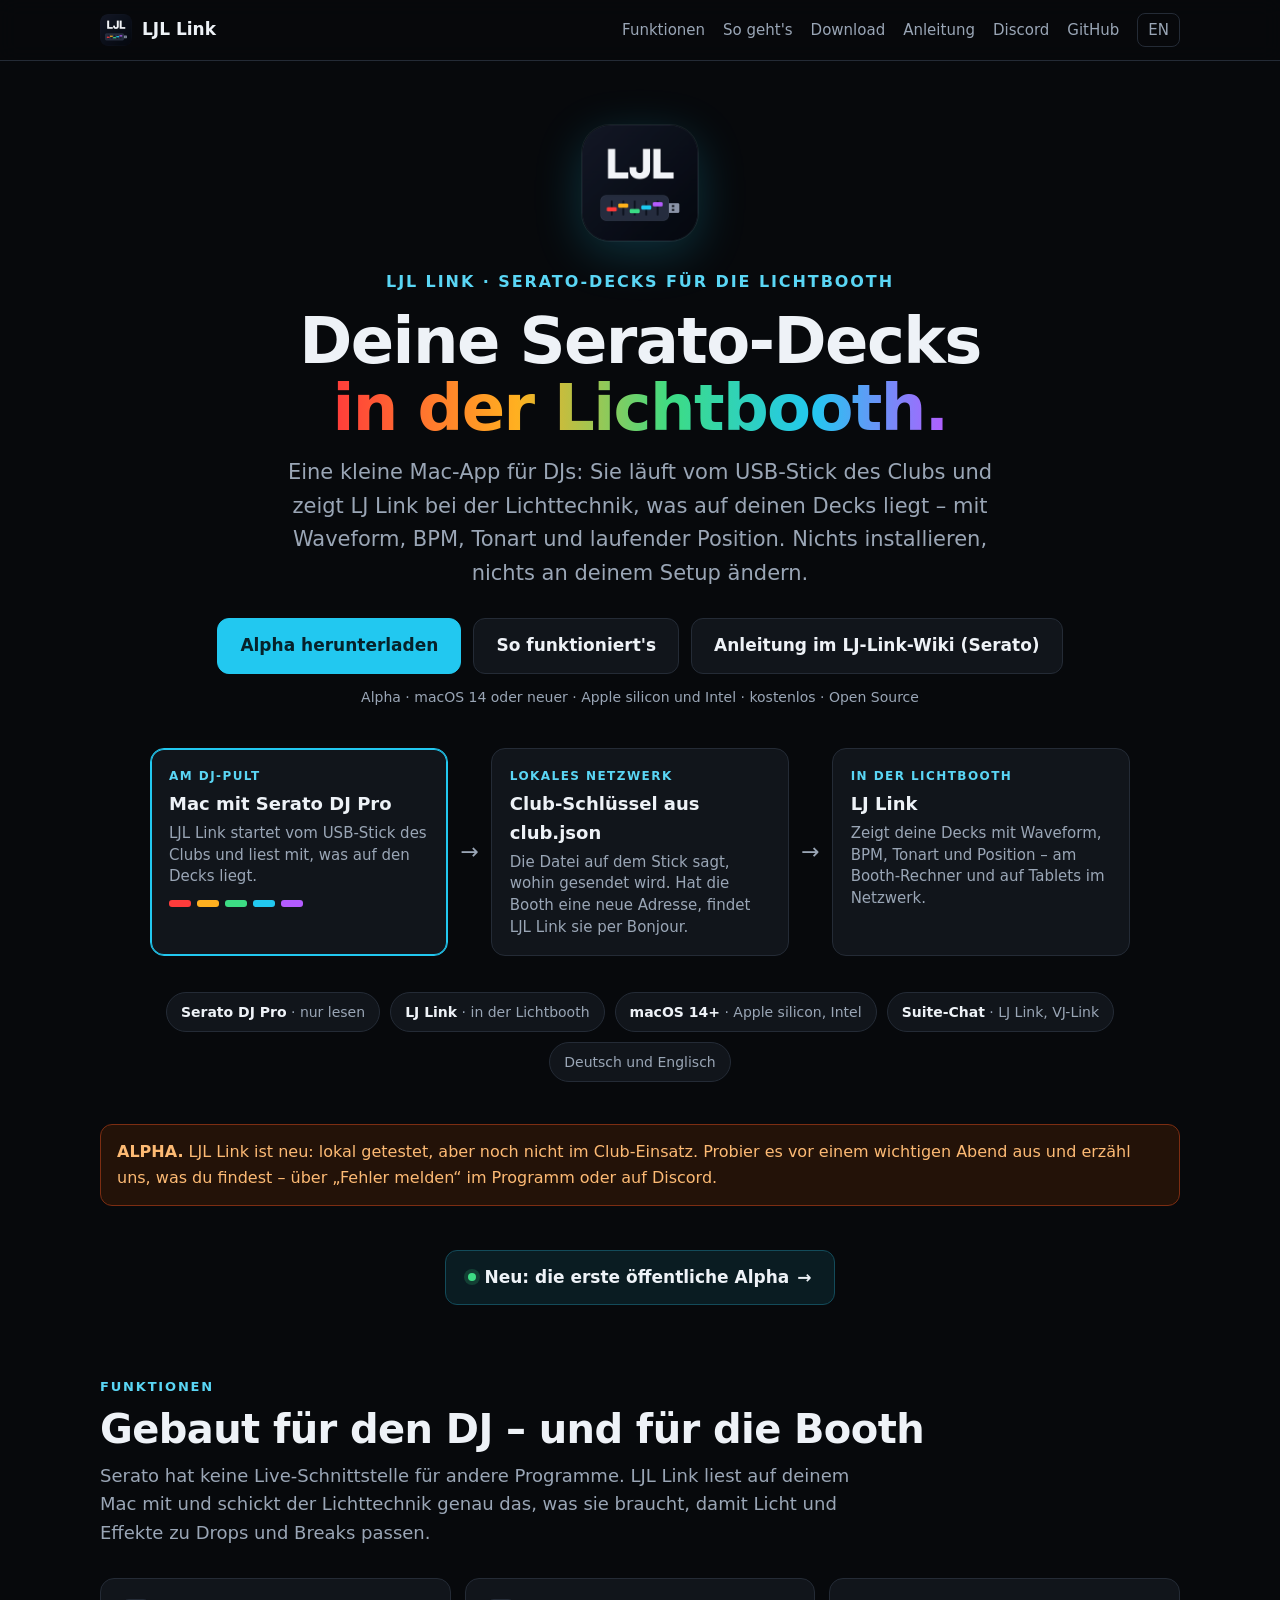
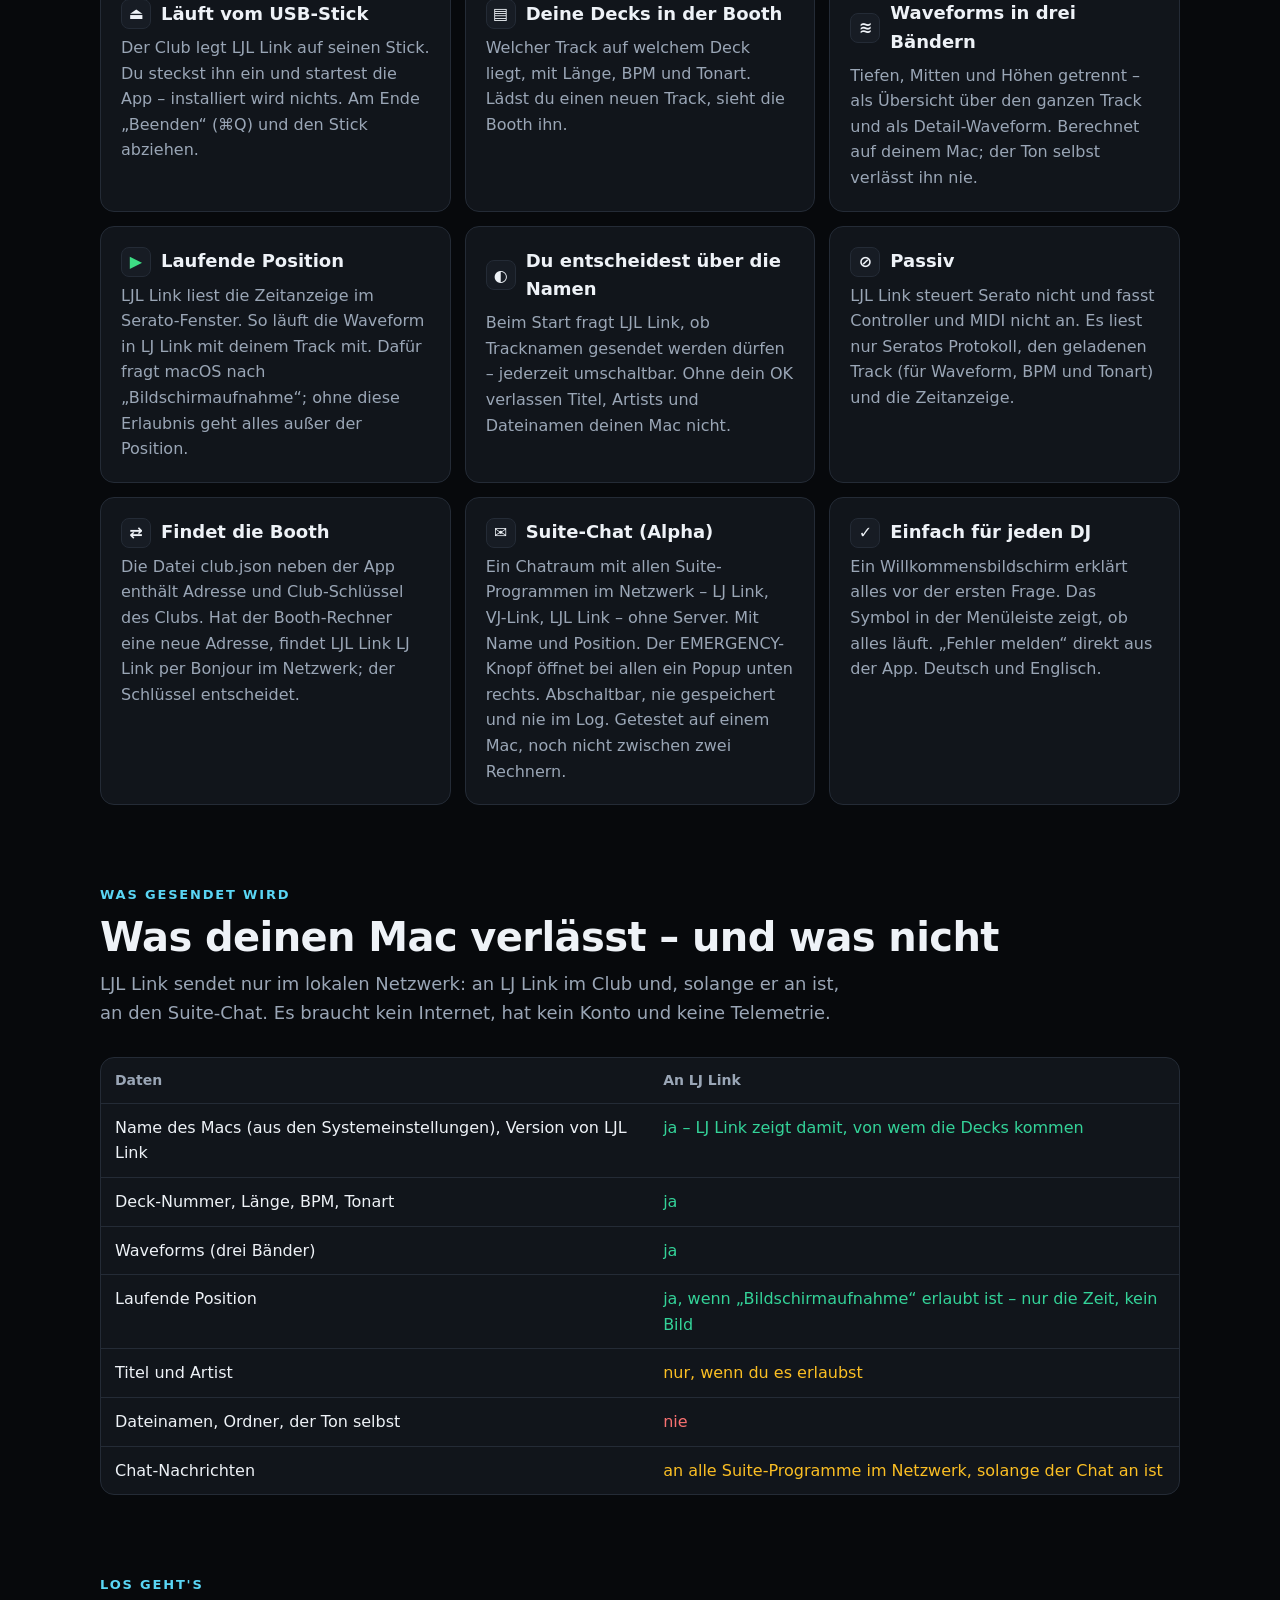
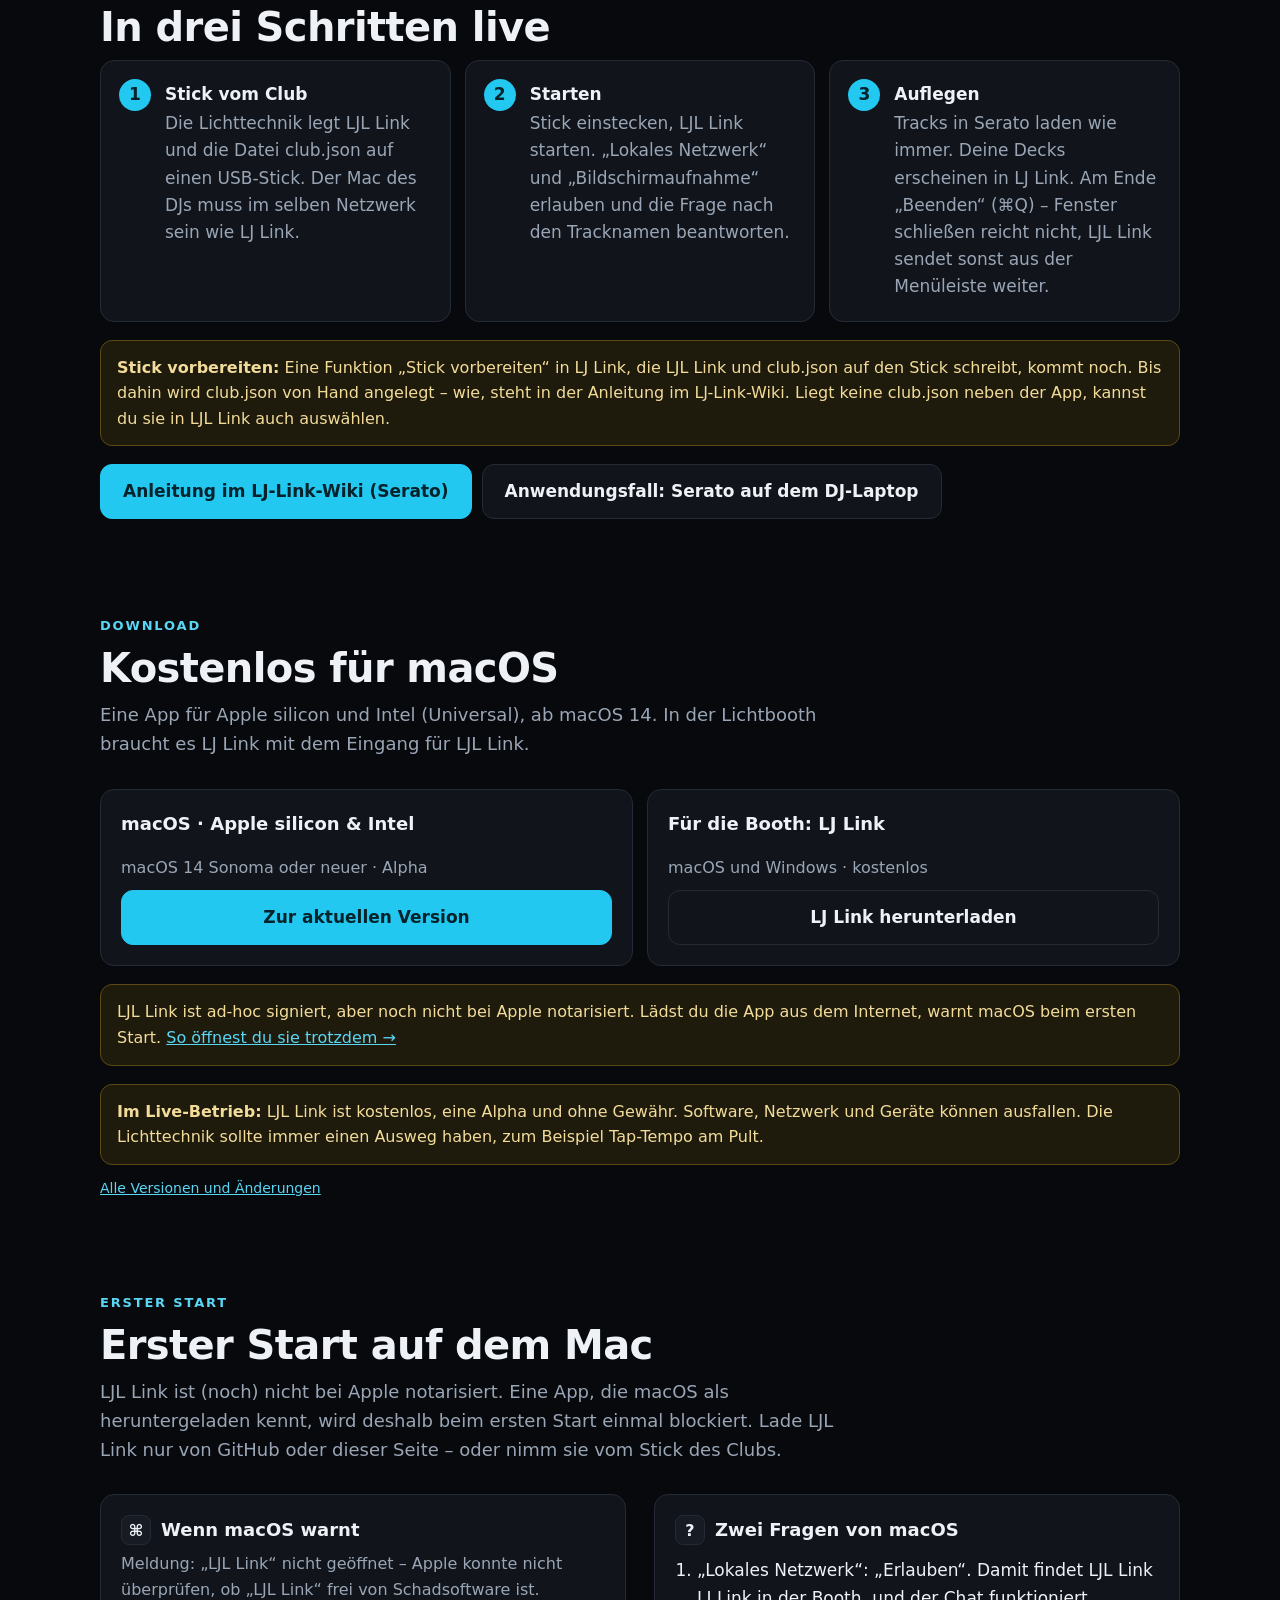
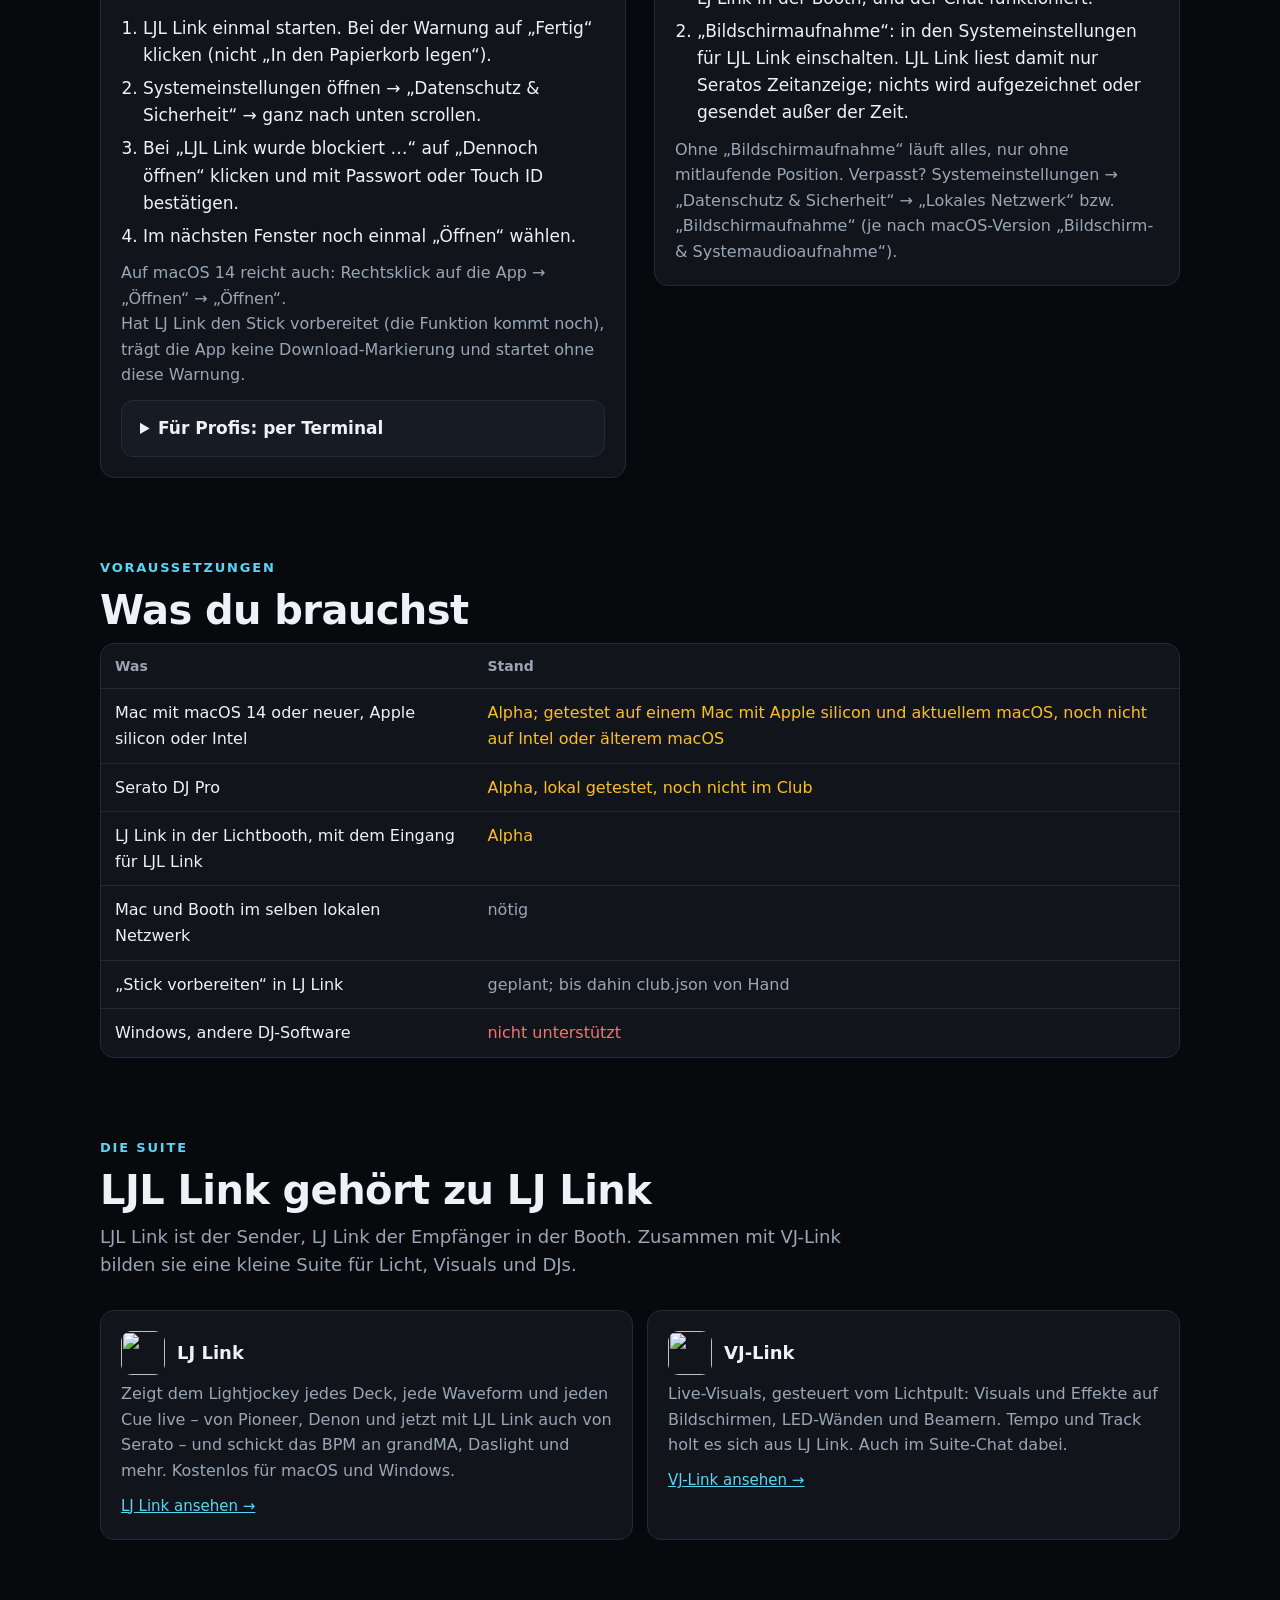
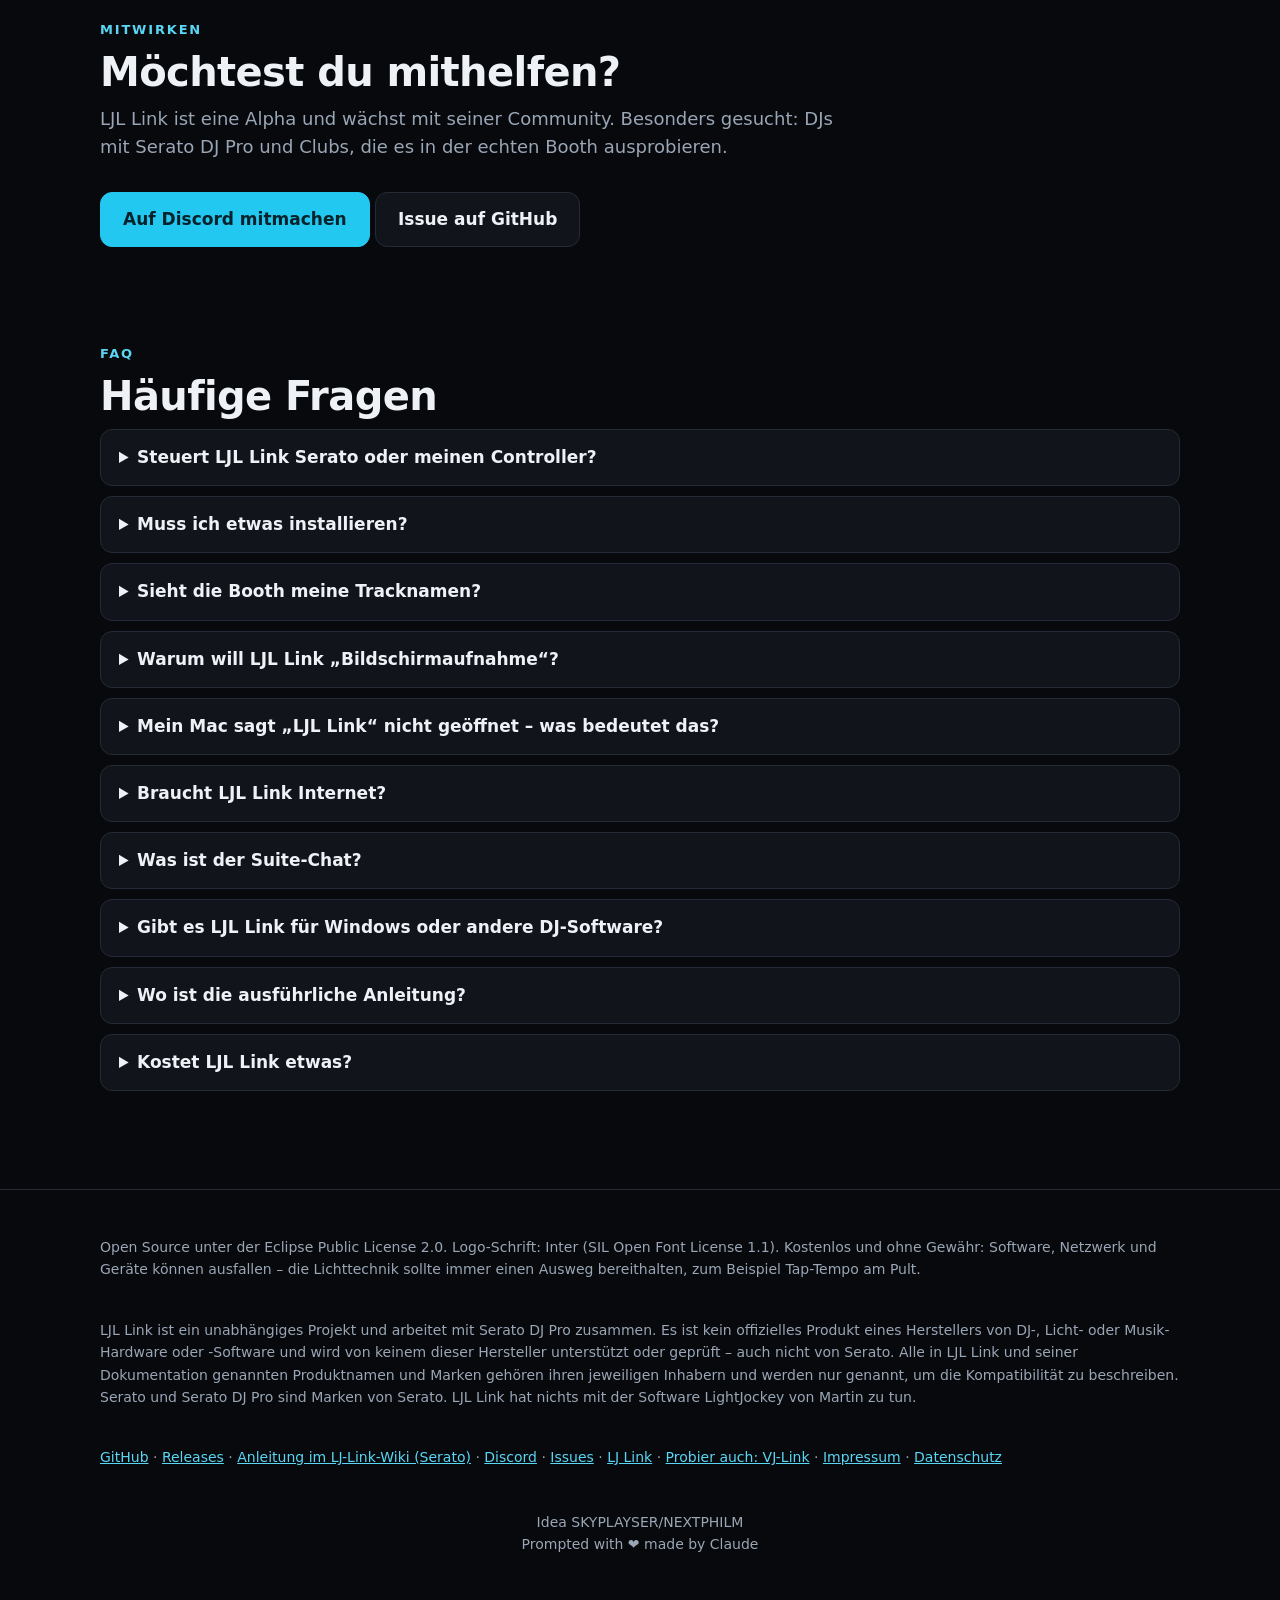
==== site/de/index.html @ 15ede8df "LJL Link 0.3.0 (alpha): Serato DJ Pro decks in LJ Link A small Mac app for DJs with Serato DJ Pro. I" ====
<!doctype html>
<html lang="de">
<head>
<meta charset="utf-8">
<meta name="viewport" content="width=device-width, initial-scale=1">
<!-- English source of the site. The build (.github/scripts/build_site.py) makes de/index.html from the data-de*
     attributes and writes the sitemap. Elements with must contain plain text only. -->
<title>LJL Link – Serato-Decks für die Lichtbooth (LJ Link, Alpha)</title>
<meta name="description" content="Kostenlose Mac-App für DJs mit Serato DJ Pro: läuft vom USB-Stick des Clubs und schickt Track, Länge, BPM, Tonart, Waveforms in drei Bändern und die laufende Position jedes Decks an LJ Link in der Lichtbooth. Passiv, Tracknamen nur mit OK des DJs. Alpha.">
<meta name="robots" content="index, follow, max-image-preview:large, max-snippet:-1">
<meta name="author" content="SKYPLAYSER / NEXTPHILM">
<link rel="canonical" href="https://skyplayser.github.io/LJL-Link/de/">
<link rel="alternate" hreflang="en" href="https://skyplayser.github.io/LJL-Link/">
<link rel="alternate" hreflang="de" href="https://skyplayser.github.io/LJL-Link/de/">
<link rel="alternate" hreflang="x-default" href="https://skyplayser.github.io/LJL-Link/">
<link rel="icon" href="../images/favicon.png" type="image/png" sizes="64x64">
<link rel="apple-touch-icon" href="../images/apple-touch-icon.png">
<meta name="theme-color" content="#07090c">
<meta property="og:type" content="website">
<meta property="og:site_name" content="LJL Link">
<meta property="og:locale" content="de_DE">
<meta property="og:locale:alternate" content="en_US">
<meta property="og:title" content="LJL Link – deine Serato-Decks in der Lichtbooth">
<meta property="og:description" content="Vom USB-Stick des Clubs zu LJ Link: Track, BPM, Tonart, Waveforms und Position jedes Serato-Decks. Nichts installieren, passiv, kostenlos. Alpha für macOS.">
<meta property="og:image" content="https://skyplayser.github.io/LJL-Link/images/og.png">
<meta property="og:image:width" content="1200">
<meta property="og:image:height" content="630">
<meta property="og:image:alt" content="Logo von LJL Link: ein USB-Stick mit fünf farbigen Fadern. Serato-Decks in die Lichtbooth.">
<meta property="og:url" content="https://skyplayser.github.io/LJL-Link/de/">
<meta name="twitter:card" content="summary_large_image">
<meta name="twitter:image:alt" content="Logo von LJL Link: ein USB-Stick mit fünf farbigen Fadern. Serato-Decks in die Lichtbooth.">
<script type="application/ld+json">{"@context":"https://schema.org","@graph":[{"@type":"WebSite","@id":"https://skyplayser.github.io/LJL-Link/#website","name":"LJL Link","url":"https://skyplayser.github.io/LJL-Link/","inLanguage":["en","de"]},{"@type":"SoftwareApplication","@id":"https://skyplayser.github.io/LJL-Link/#app","name":"LJL Link","url":"https://skyplayser.github.io/LJL-Link/","applicationCategory":"MultimediaApplication","applicationSubCategory":"DJ and lighting software","operatingSystem":"macOS 14+","isAccessibleForFree":true,"offers":{"@type":"Offer","price":"0","priceCurrency":"EUR"},"downloadUrl":"https://github.com/skyplayser/LJL-Link/releases/latest","image":"https://skyplayser.github.io/LJL-Link/images/logo.png","license":"https://www.eclipse.org/legal/epl-2.0/","author":{"@type":"Organization","name":"NEXTPHILM","url":"https://github.com/skyplayser"},"sameAs":["https://github.com/skyplayser/LJL-Link"],"isRelatedTo":{"@type":"SoftwareApplication","name":"LJ Link","url":"https://skyplayser.github.io/LJ-Link/"}}]}</script>
<link rel="stylesheet" href="../style.css">
</head>
<body>
<header class="top">
  <div class="wrap">
    <a href="./" class="brand" style="display:flex;align-items:center;gap:10px"><img src="../images/logo.png" alt="" width="32" height="32"><span>LJL Link</span></a>
    <button class="menu-btn" id="menu" aria-label="Menu" aria-expanded="false">&#9776;</button>
    <nav id="nav">
      <a href="#features">Funktionen</a>
      <a href="#start">So geht's</a>
      <a href="#download">Download</a>
      <a href="https://skyplayser.github.io/LJ-Link/de/wiki-serato.html#ljl-link">Anleitung</a>
      <a href="https://discord.gg/N6DMca4Bjk" rel="noopener">Discord</a>
      <a href="https://github.com/skyplayser/LJL-Link">GitHub</a>
      <a class="lang" id="lang" href="../" hreflang="en" lang="en" title="English" style="text-decoration:none">EN</a>
    </nav>
  </div>
</header>

<main class="wrap">
  <div class="hero">
    <img class="logo" src="../images/logo.png" alt="LJL Link logo" width="116" height="116">
    <h1><span class="kicker">LJL Link · Serato-Decks für die Lichtbooth</span><span>Deine Serato-Decks</span><br><span class="grad">in der Lichtbooth.</span></h1>
    <p class="tag">Eine kleine Mac-App für DJs: Sie läuft vom USB-Stick des Clubs und zeigt LJ Link bei der Lichttechnik, was auf deinen Decks liegt – mit Waveform, BPM, Tonart und laufender Position. Nichts installieren, nichts an deinem Setup ändern.</p>
    <div class="cta">
      <a class="btn primary" id="hero-download" href="#download">Alpha herunterladen</a>
      <a class="btn" href="#start">So funktioniert's</a>
      <a class="btn" href="https://skyplayser.github.io/LJ-Link/de/wiki-serato.html#ljl-link">Anleitung im LJ-Link-Wiki (Serato)</a>
    </div>
    <p class="meta"><span id="hero-version"></span><span>Alpha · macOS 14 oder neuer · Apple silicon und Intel · kostenlos · Open Source</span></p>

    <div class="flow" role="img" aria-label="DJ-Mac mit Serato DJ Pro und LJL Link, über das lokale Netzwerk zu LJ Link in der Lichtbooth">
      <div class="node me"><small>Am DJ-Pult</small><b>Mac mit Serato DJ Pro</b><span>LJL Link startet vom USB-Stick des Clubs und liest mit, was auf den Decks liegt.</span><div class="rail" aria-hidden="true"><i style="background:#ff3b3b"></i><i style="background:#ffb020"></i><i style="background:#3ddc84"></i><i style="background:#22c8f0"></i><i style="background:#b45cff"></i></div></div>
      <div class="arrow" aria-hidden="true">→</div>
      <div class="node"><small>Lokales Netzwerk</small><b>Club-Schlüssel aus club.json</b><span>Die Datei auf dem Stick sagt, wohin gesendet wird. Hat die Booth eine neue Adresse, findet LJL Link sie per Bonjour.</span></div>
      <div class="arrow" aria-hidden="true">→</div>
      <div class="node"><small>In der Lichtbooth</small><b>LJ Link</b><span>Zeigt deine Decks mit Waveform, BPM, Tonart und Position – am Booth-Rechner und auf Tablets im Netzwerk.</span></div>
    </div>

    <div class="makers">
      <span class="maker"><b>Serato DJ Pro</b> · <span>nur lesen</span></span>
      <span class="maker"><b>LJ Link</b> · <span>in der Lichtbooth</span></span>
      <span class="maker"><b>macOS 14+</b> · Apple silicon, Intel</span>
      <span class="maker"><b>Suite-Chat</b> · LJ Link, VJ-Link</span>
      <span class="maker">Deutsch und Englisch</span>
    </div>
  </div>

  <div class="note alpha"><b>ALPHA.</b> <span>LJL Link ist neu: lokal getestet, aber noch nicht im Club-Einsatz. Probier es vor einem wichtigen Abend aus und erzähl uns, was du findest – über „Fehler melden“ im Programm oder auf Discord.</span></div>

  <div class="whatsnew"><a class="btn" href="https://github.com/skyplayser/LJL-Link/releases"><span class="new-dot" aria-hidden="true"></span><span>Neu: die erste öffentliche Alpha</span><span aria-hidden="true">→</span></a></div>

  <section id="features">
    <p class="eyebrow">Funktionen</p>
    <h2>Gebaut für den DJ – und für die Booth</h2>
    <p class="lead">Serato hat keine Live-Schnittstelle für andere Programme. LJL Link liest auf deinem Mac mit und schickt der Lichttechnik genau das, was sie braucht, damit Licht und Effekte zu Drops und Breaks passen.</p>
    <div class="grid">
      <div class="card"><h3><span class="ico">⏏</span><span>Läuft vom USB-Stick</span></h3><p>Der Club legt LJL Link auf seinen Stick. Du steckst ihn ein und startest die App – installiert wird nichts. Am Ende „Beenden“ (⌘Q) und den Stick abziehen.</p></div>
      <div class="card"><h3><span class="ico">▤</span><span>Deine Decks in der Booth</span></h3><p>Welcher Track auf welchem Deck liegt, mit Länge, BPM und Tonart. Lädst du einen neuen Track, sieht die Booth ihn.</p></div>
      <div class="card"><h3><span class="ico">≋</span><span>Waveforms in drei Bändern</span></h3><p>Tiefen, Mitten und Höhen getrennt – als Übersicht über den ganzen Track und als Detail-Waveform. Berechnet auf deinem Mac; der Ton selbst verlässt ihn nie.</p></div>
      <div class="card"><h3><span class="ico" style="color:var(--green)">▶</span><span>Laufende Position</span></h3><p>LJL Link liest die Zeitanzeige im Serato-Fenster. So läuft die Waveform in LJ Link mit deinem Track mit. Dafür fragt macOS nach „Bildschirmaufnahme“; ohne diese Erlaubnis geht alles außer der Position.</p></div>
      <div class="card"><h3><span class="ico">◐</span><span>Du entscheidest über die Namen</span></h3><p>Beim Start fragt LJL Link, ob Tracknamen gesendet werden dürfen – jederzeit umschaltbar. Ohne dein OK verlassen Titel, Artists und Dateinamen deinen Mac nicht.</p></div>
      <div class="card"><h3><span class="ico">⊘</span><span>Passiv</span></h3><p>LJL Link steuert Serato nicht und fasst Controller und MIDI nicht an. Es liest nur Seratos Protokoll, den geladenen Track (für Waveform, BPM und Tonart) und die Zeitanzeige.</p></div>
      <div class="card"><h3><span class="ico">⇄</span><span>Findet die Booth</span></h3><p>Die Datei club.json neben der App enthält Adresse und Club-Schlüssel des Clubs. Hat der Booth-Rechner eine neue Adresse, findet LJL Link LJ Link per Bonjour im Netzwerk; der Schlüssel entscheidet.</p></div>
      <div class="card"><h3><span class="ico">✉</span><span>Suite-Chat (Alpha)</span></h3><p>Ein Chatraum mit allen Suite-Programmen im Netzwerk – LJ Link, VJ-Link, LJL Link – ohne Server. Mit Name und Position. Der EMERGENCY-Knopf öffnet bei allen ein Popup unten rechts. Abschaltbar, nie gespeichert und nie im Log. Getestet auf einem Mac, noch nicht zwischen zwei Rechnern.</p></div>
      <div class="card"><h3><span class="ico">✓</span><span>Einfach für jeden DJ</span></h3><p>Ein Willkommensbildschirm erklärt alles vor der ersten Frage. Das Symbol in der Menüleiste zeigt, ob alles läuft. „Fehler melden“ direkt aus der App. Deutsch und Englisch.</p></div>
    </div>
  </section>

  <section id="privacy">
    <p class="eyebrow">Was gesendet wird</p>
    <h2>Was deinen Mac verlässt – und was nicht</h2>
    <p class="lead">LJL Link sendet nur im lokalen Netzwerk: an LJ Link im Club und, solange er an ist, an den Suite-Chat. Es braucht kein Internet, hat kein Konto und keine Telemetrie.</p>
    <div class="table">
      <table>
        <tr><th>Daten</th><th>An LJ Link</th></tr>
        <tr><td>Name des Macs (aus den Systemeinstellungen), Version von LJL Link</td><td class="ok">ja – LJ Link zeigt damit, von wem die Decks kommen</td></tr>
        <tr><td>Deck-Nummer, Länge, BPM, Tonart</td><td class="ok">ja</td></tr>
        <tr><td>Waveforms (drei Bänder)</td><td class="ok">ja</td></tr>
        <tr><td>Laufende Position</td><td class="ok">ja, wenn „Bildschirmaufnahme“ erlaubt ist – nur die Zeit, kein Bild</td></tr>
        <tr><td>Titel und Artist</td><td class="part">nur, wenn du es erlaubst</td></tr>
        <tr><td>Dateinamen, Ordner, der Ton selbst</td><td class="no">nie</td></tr>
        <tr><td>Chat-Nachrichten</td><td class="part">an alle Suite-Programme im Netzwerk, solange der Chat an ist</td></tr>
      </table>
    </div>
  </section>

  <section id="start">
    <p class="eyebrow">Los geht's</p>
    <h2>In drei Schritten live</h2>
    <ol class="steps">
      <li><b>Stick vom Club</b><span>Die Lichttechnik legt LJL Link und die Datei club.json auf einen USB-Stick. Der Mac des DJs muss im selben Netzwerk sein wie LJ Link.</span></li>
      <li><b>Starten</b><span>Stick einstecken, LJL Link starten. „Lokales Netzwerk“ und „Bildschirmaufnahme“ erlauben und die Frage nach den Tracknamen beantworten.</span></li>
      <li><b>Auflegen</b><span>Tracks in Serato laden wie immer. Deine Decks erscheinen in LJ Link. Am Ende „Beenden“ (⌘Q) – Fenster schließen reicht nicht, LJL Link sendet sonst aus der Menüleiste weiter.</span></li>
    </ol>
    <div class="note"><b>Stick vorbereiten:</b> <span>Eine Funktion „Stick vorbereiten“ in LJ Link, die LJL Link und club.json auf den Stick schreibt, kommt noch. Bis dahin wird club.json von Hand angelegt – wie, steht in der Anleitung im LJ-Link-Wiki. Liegt keine club.json neben der App, kannst du sie in LJL Link auch auswählen.</span></div>
    <p style="margin-top:18px;display:flex;gap:10px;flex-wrap:wrap"><a class="btn primary" href="https://skyplayser.github.io/LJ-Link/de/wiki-serato.html#ljl-link">Anleitung im LJ-Link-Wiki (Serato)</a> <a class="btn" href="https://skyplayser.github.io/LJ-Link/de/wiki-case-serato.html">Anwendungsfall: Serato auf dem DJ-Laptop</a></p>
  </section>

  <section id="download">
    <p class="eyebrow">Download</p>
    <h2>Kostenlos für macOS</h2>
    <p class="lead"><span>Eine App für Apple silicon und Intel (Universal), ab macOS 14. In der Lichtbooth braucht es LJ Link mit dem Eingang für LJL Link.</span> <span id="dl-version"></span></p>
    <div class="dl">
      <div class="card" data-os="mac"><h3>macOS · Apple silicon &amp; Intel</h3><p>macOS 14 Sonoma oder neuer · Alpha</p><a class="btn primary" href="https://github.com/skyplayser/LJL-Link/releases/latest">Zur aktuellen Version</a></div>
      <div class="card"><h3>Für die Booth: LJ Link</h3><p>macOS und Windows · kostenlos</p><a class="btn" href="https://skyplayser.github.io/LJ-Link/de/#download">LJ Link herunterladen</a></div>
    </div>
    <div class="note"><span>LJL Link ist ad-hoc signiert, aber noch nicht bei Apple notarisiert. Lädst du die App aus dem Internet, warnt macOS beim ersten Start.</span> <a href="#install">So öffnest du sie trotzdem →</a></div>
    <div class="note"><b>Im Live-Betrieb:</b> <span>LJL Link ist kostenlos, eine Alpha und ohne Gewähr. Software, Netzwerk und Geräte können ausfallen. Die Lichttechnik sollte immer einen Ausweg haben, zum Beispiel Tap-Tempo am Pult.</span></div>
    <p class="meta"><a href="https://github.com/skyplayser/LJL-Link/releases">Alle Versionen und Änderungen</a></p>
  </section>

  <section id="install">
    <p class="eyebrow">Erster Start</p>
    <h2>Erster Start auf dem Mac</h2>
    <p class="lead">LJL Link ist (noch) nicht bei Apple notarisiert. Eine App, die macOS als heruntergeladen kennt, wird deshalb beim ersten Start einmal blockiert. Lade LJL Link nur von GitHub oder dieser Seite – oder nimm sie vom Stick des Clubs.</p>
    <div class="split" style="align-items:start">
      <div class="card">
        <h3><span class="ico">⌘</span><span>Wenn macOS warnt</span></h3>
        <p>Meldung: „LJL Link“ nicht geöffnet – Apple konnte nicht überprüfen, ob „LJL Link“ frei von Schadsoftware ist.</p>
        <ol class="howto">
          <li>LJL Link einmal starten. Bei der Warnung auf „Fertig“ klicken (nicht „In den Papierkorb legen“).</li>
          <li>Systemeinstellungen öffnen → „Datenschutz &amp; Sicherheit“ → ganz nach unten scrollen.</li>
          <li>Bei „LJL Link wurde blockiert …“ auf „Dennoch öffnen“ klicken und mit Passwort oder Touch ID bestätigen.</li>
          <li>Im nächsten Fenster noch einmal „Öffnen“ wählen.</li>
        </ol>
        <p class="small">Auf macOS 14 reicht auch: Rechtsklick auf die App → „Öffnen“ → „Öffnen“.</p>
        <p class="small">Hat LJ Link den Stick vorbereitet (die Funktion kommt noch), trägt die App keine Download-Markierung und startet ohne diese Warnung.</p>
        <details><summary>Für Profis: per Terminal</summary><p>Diesen Befehl mit dem Pfad zur App ausführen, dann startet sie ohne Warnung. Er schaltet die Download-Prüfung von macOS für diese App ab – nur für eine Kopie von GitHub oder dieser Seite verwenden:</p><p><code>xattr -dr com.apple.quarantine "LJL Link.app"</code></p></details>
      </div>
      <div class="card">
        <h3><span class="ico">?</span><span>Zwei Fragen von macOS</span></h3>
        <ol class="howto">
          <li>„Lokales Netzwerk“: „Erlauben“. Damit findet LJL Link LJ Link in der Booth, und der Chat funktioniert.</li>
          <li>„Bildschirmaufnahme“: in den Systemeinstellungen für LJL Link einschalten. LJL Link liest damit nur Seratos Zeitanzeige; nichts wird aufgezeichnet oder gesendet außer der Zeit.</li>
        </ol>
        <p class="small">Ohne „Bildschirmaufnahme“ läuft alles, nur ohne mitlaufende Position. Verpasst? Systemeinstellungen → „Datenschutz &amp; Sicherheit“ → „Lokales Netzwerk“ bzw. „Bildschirmaufnahme“ (je nach macOS-Version „Bildschirm- &amp; Systemaudioaufnahme“).</p>
      </div>
    </div>
  </section>

  <section id="compat">
    <p class="eyebrow">Voraussetzungen</p>
    <h2>Was du brauchst</h2>
    <div class="table">
      <table>
        <tr><th>Was</th><th>Stand</th></tr>
        <tr><td>Mac mit macOS 14 oder neuer, Apple silicon oder Intel</td><td class="part">Alpha; getestet auf einem Mac mit Apple silicon und aktuellem macOS, noch nicht auf Intel oder älterem macOS</td></tr>
        <tr><td>Serato DJ Pro</td><td class="part">Alpha, lokal getestet, noch nicht im Club</td></tr>
        <tr><td>LJ Link in der Lichtbooth, mit dem Eingang für LJL Link</td><td class="part">Alpha</td></tr>
        <tr><td>Mac und Booth im selben lokalen Netzwerk</td><td class="plan">nötig</td></tr>
        <tr><td>„Stick vorbereiten“ in LJ Link</td><td class="plan">geplant; bis dahin club.json von Hand</td></tr>
        <tr><td>Windows, andere DJ-Software</td><td class="no">nicht unterstützt</td></tr>
      </table>
    </div>
  </section>

  <section id="suite" class="suite">
    <p class="eyebrow">Die Suite</p>
    <h2>LJL Link gehört zu LJ Link</h2>
    <p class="lead">LJL Link ist der Sender, LJ Link der Empfänger in der Booth. Zusammen mit VJ-Link bilden sie eine kleine Suite für Licht, Visuals und DJs.</p>
    <div class="grid">
      <div class="card"><h3><img src="https://skyplayser.github.io/LJ-Link/images/logo.png" alt="" width="44" height="44" loading="lazy"><span>LJ Link</span></h3><p>Zeigt dem Lightjockey jedes Deck, jede Waveform und jeden Cue live – von Pioneer, Denon und jetzt mit LJL Link auch von Serato – und schickt das BPM an grandMA, Daslight und mehr. Kostenlos für macOS und Windows.</p><a class="more" href="https://skyplayser.github.io/LJ-Link/de/">LJ Link ansehen →</a></div>
      <div class="card"><h3><img src="https://skyplayser.github.io/VJ-LINK/images/logo.png" alt="" width="44" height="44" loading="lazy"><span>VJ-Link</span></h3><p>Live-Visuals, gesteuert vom Lichtpult: Visuals und Effekte auf Bildschirmen, LED-Wänden und Beamern. Tempo und Track holt es sich aus LJ Link. Auch im Suite-Chat dabei.</p><a class="more" href="https://skyplayser.github.io/VJ-LINK/de/">VJ-Link ansehen →</a></div>
    </div>
  </section>

  <section id="community">
    <p class="eyebrow">Mitwirken</p>
    <h2>Möchtest du mithelfen?</h2>
    <p class="lead">LJL Link ist eine Alpha und wächst mit seiner Community. Besonders gesucht: DJs mit Serato DJ Pro und Clubs, die es in der echten Booth ausprobieren.</p>
    <p><a class="btn primary" href="https://discord.gg/N6DMca4Bjk" rel="noopener">Auf Discord mitmachen</a> <a class="btn" href="https://github.com/skyplayser/LJL-Link/issues">Issue auf GitHub</a></p>
  </section>

  <section id="faq">
    <p class="eyebrow">FAQ</p>
    <h2>Häufige Fragen</h2>
    <details><summary>Steuert LJL Link Serato oder meinen Controller?</summary><p>Nein. LJL Link ist passiv: Es liest nur Seratos Protokoll, den geladenen Track und die Zeitanzeige. Serato, Controller und MIDI fasst es nicht an.</p></details>
    <details><summary>Muss ich etwas installieren?</summary><p>Nein. LJL Link läuft direkt vom USB-Stick des Clubs. macOS fragt nur nach „Lokales Netzwerk“ und „Bildschirmaufnahme“.</p></details>
    <details><summary>Sieht die Booth meine Tracknamen?</summary><p>Nur, wenn du es erlaubst. LJL Link fragt beim Start, und du kannst es jederzeit umschalten. Ohne dein OK verlassen Titel, Artists und Dateinamen deinen Mac nicht; die Booth sieht dann nur, dass die Titel ausgeblendet sind.</p></details>
    <details><summary>Warum will LJL Link „Bildschirmaufnahme“?</summary><p>Serato gibt die Abspielposition nicht an andere Programme weiter. LJL Link liest deshalb nur die Zeitanzeige im Serato-Fenster. Nichts wird aufgezeichnet oder gesendet außer der Zeit. Ohne die Erlaubnis läuft alles, nur ohne mitlaufende Position.</p></details>
    <details><summary>Mein Mac sagt „LJL Link“ nicht geöffnet – was bedeutet das?</summary><p>LJL Link ist ad-hoc signiert, aber noch nicht bei Apple notarisiert. Deshalb kann macOS den Entwickler nicht prüfen. Lade LJL Link nur von GitHub (github.com/skyplayser/LJL-Link) oder dieser Seite. Wie du die App dann öffnest, steht oben unter „Erster Start“.</p></details>
    <details><summary>Braucht LJL Link Internet?</summary><p>Nein. LJL Link spricht nur im lokalen Netzwerk mit LJ Link und dem Suite-Chat. Kein Konto, keine Cloud, keine Telemetrie.</p></details>
    <details><summary>Was ist der Suite-Chat?</summary><p>Ein Chatraum für alle Programme der Suite im selben Netzwerk – LJ Link, VJ-Link und LJL Link –, ohne Server. Du gibst Name und Position an. Der EMERGENCY-Knopf zeigt deine Nachricht bei allen als Popup unten rechts. Der Chat ist abschaltbar; Nachrichten werden nie gespeichert und stehen nie im Log. Er ist eine Alpha.</p></details>
    <details><summary>Gibt es LJL Link für Windows oder andere DJ-Software?</summary><p>Nein. LJL Link ist eine Mac-App für Serato DJ Pro.</p></details>
    <details><summary>Wo ist die ausführliche Anleitung?</summary><p>Im Wiki von LJ Link, auf der Seite zu Serato. LJL Link hat kein eigenes Wiki.</p></details>
    <details><summary>Kostet LJL Link etwas?</summary><p>Nein. Es ist kostenlos und Open Source unter der Eclipse Public License 2.0.</p></details>
  </section>
</main>

<footer>
  <div class="wrap">
    <p>Open Source unter der Eclipse Public License 2.0. Logo-Schrift: Inter (SIL Open Font License 1.1). Kostenlos und ohne Gewähr: Software, Netzwerk und Geräte können ausfallen – die Lichttechnik sollte immer einen Ausweg bereithalten, zum Beispiel Tap-Tempo am Pult.</p>
    <p>LJL Link ist ein unabhängiges Projekt und arbeitet mit Serato DJ Pro zusammen. Es ist kein offizielles Produkt eines Herstellers von DJ-, Licht- oder Musik-Hardware oder -Software und wird von keinem dieser Hersteller unterstützt oder geprüft – auch nicht von Serato. Alle in LJL Link und seiner Dokumentation genannten Produktnamen und Marken gehören ihren jeweiligen Inhabern und werden nur genannt, um die Kompatibilität zu beschreiben. Serato und Serato DJ Pro sind Marken von Serato. LJL Link hat nichts mit der Software LightJockey von Martin zu tun.</p>
    <p><a href="https://github.com/skyplayser/LJL-Link">GitHub</a> · <a href="https://github.com/skyplayser/LJL-Link/releases">Releases</a> · <a href="https://skyplayser.github.io/LJ-Link/de/wiki-serato.html#ljl-link">Anleitung im LJ-Link-Wiki (Serato)</a> · <a href="https://discord.gg/N6DMca4Bjk" rel="noopener">Discord</a> · <a href="https://github.com/skyplayser/LJL-Link/issues">Issues</a> · <a href="https://skyplayser.github.io/LJ-Link/de/">LJ Link</a> · <a href="https://skyplayser.github.io/VJ-LINK/de/">Probier auch: VJ-Link</a> · <a href="../impressum.html">Impressum</a> · <a href="../datenschutz.html">Datenschutz</a></p>
    <p class="credit">Idea SKYPLAYSER/NEXTPHILM<br>Prompted with ❤️ made by Claude</p>
  </div>
</footer>

<script>
  (function () {
    // Language: English at /, German at /de/ (built from data-de). A saved choice wins, otherwise a German
    // browser goes from / to /de/ on the first visit. The button is a plain link, so search engines see both.
    var lang = document.documentElement.lang === "de" ? "de" : "en";
    var saved = null;
    try { saved = localStorage.getItem("ljl-lang"); } catch (e) { /* private mode */ }
    var want = saved || ((navigator.language || "en").toLowerCase().indexOf("de") === 0 ? "de" : "en");
    if (want !== lang && (saved || lang === "en")) { location.replace(document.getElementById("lang").href + location.hash); return; }
    document.getElementById("lang").addEventListener("click", function () {
      try { localStorage.setItem("ljl-lang", lang === "de" ? "en" : "de"); } catch (e) { /* private mode */ }
    });

    // On a Mac the download card is highlighted.
    if (/Mac/.test(navigator.userAgent)) {
      var card = document.querySelector('.dl .card[data-os="mac"]');
      if (card) card.classList.add("suggested");
    }

    // The newest version, from GitHub (no line while there is no release or when offline).
    fetch("https://api.github.com/repos/skyplayser/LJL-Link/releases/latest")
      .then(function (r) { return r.ok ? r.json() : null; })
      .then(function (j) {
        if (!j || !j.tag_name) return;
        var version = j.tag_name.replace(/^v/, ""), de = lang === "de";
        document.getElementById("hero-version").textContent = "Version " + version + " · ";
        document.getElementById("dl-version").textContent = de ? "Aktuelle Version: " + version + "." : "Current version: " + version + ".";
      })
      .catch(function () { /* offline: no version line */ });

    // Phone menu.
    var menu = document.getElementById("menu"), nav = document.getElementById("nav");
    menu.onclick = function () { var open = nav.classList.toggle("open"); menu.setAttribute("aria-expanded", open); };
    nav.addEventListener("click", function (e) { if (e.target.tagName === "A") nav.classList.remove("open"); });
  })();
</script>
</body>
</html>
---- site/style.css ----
/* LJL Link: the LJ Link / VJ-Link suite style. Accent is the suite cyan; the gradient uses all five suite colours. */
:root {
  --bg: #07090c; --panel: #11151b; --panel-2: #171c24; --line: #242b36; --text: #eef2f7; --muted: #9aa6b6;
  --accent: #22c8f0; --accent-2: #5ad6f5; --on-accent: #06222b; --live: #ef4444; --orange: #ff8a00; --green: #3ddc84; --radius: 14px;
}
* { box-sizing: border-box; }
html { scroll-behavior: smooth; }
body { margin: 0; background: var(--bg); color: var(--text); font: 17px/1.6 system-ui, -apple-system, "Segoe UI", Roboto, sans-serif; -webkit-font-smoothing: antialiased; }
a { color: var(--accent-2); }
img { max-width: 100%; }
picture { display: block; }
.wrap { max-width: 1120px; margin: 0 auto; padding: 0 20px; }

/* Top bar */
header.top { position: sticky; top: 0; z-index: 5; background: rgba(7, 9, 12, .86); backdrop-filter: blur(10px); -webkit-backdrop-filter: blur(10px); border-bottom: 1px solid var(--line); }
header.top .wrap { display: flex; align-items: center; gap: 12px; height: 60px; }
header.top img { width: 32px; height: 32px; border-radius: 8px; }
header.top .brand { font-weight: 700; color: var(--text); text-decoration: none; white-space: nowrap; flex: 0 0 auto; }
header.top nav { margin-left: auto; display: flex; gap: 18px; align-items: center; }
header.top nav a { color: var(--muted); text-decoration: none; font-size: 15px; white-space: nowrap; }
header.top nav a:hover { color: var(--text); }
.lang { background: transparent; color: var(--text); border: 1px solid var(--line); border-radius: 8px; padding: 4px 10px; font: inherit; font-size: 14px; cursor: pointer; }
.menu-btn { display: none; background: transparent; border: 1px solid var(--line); color: var(--text); border-radius: 8px; padding: 4px 10px; font-size: 18px; }

/* Hero */
.hero { text-align: center; padding: 64px 0 24px; }
.hero .logo { width: 116px; height: 116px; border-radius: 28px; box-shadow: 0 0 0 1px rgba(255, 255, 255, .06), 0 12px 48px rgba(34, 200, 240, .22); }
h1 { font-size: clamp(36px, 6.2vw, 64px); line-height: 1.05; margin: 22px 0 14px; letter-spacing: -.025em; }
h1 .kicker { display: block; font-size: clamp(14px, 1.8vw, 16px); line-height: 1.4; font-weight: 700; letter-spacing: .12em; text-transform: uppercase; color: var(--accent-2); margin-bottom: 14px; }
h1 .grad { background: linear-gradient(90deg, #ff3b3b, #ffb020 30%, #3ddc84 55%, #22c8f0 78%, #b45cff); -webkit-background-clip: text; background-clip: text; color: transparent; }
.tag { color: var(--muted); font-size: clamp(18px, 2.3vw, 21px); max-width: 720px; margin: 0 auto 28px; }
.cta { display: inline-flex; gap: 12px; flex-wrap: wrap; justify-content: center; }
.btn { display: inline-flex; align-items: center; gap: 8px; padding: 13px 22px; border-radius: 12px; font-weight: 600; text-decoration: none; border: 1px solid var(--line); color: var(--text); background: var(--panel); }
.btn:hover { border-color: #3a4556; }
.btn.primary { background: var(--accent); border-color: var(--accent); color: var(--on-accent); }
.btn.primary:hover { background: #4fd5f5; }
.meta { color: var(--muted); font-size: 14px; margin-top: 12px; }
.shot { margin: 40px auto 0; border-radius: var(--radius); border: 1px solid var(--line); box-shadow: 0 30px 80px rgba(0, 0, 0, .65); width: 100%; height: auto; display: block; }

.makers { display: flex; flex-wrap: wrap; justify-content: center; gap: 10px; margin: 36px 0 0; }
.maker { padding: 8px 14px; border: 1px solid var(--line); border-radius: 999px; background: var(--panel); font-size: 14px; color: var(--muted); }
.maker b { color: var(--text); font-weight: 600; }

/* Sections */
section { padding: 72px 0 8px; scroll-margin-top: 64px; }
.eyebrow { color: var(--accent-2); font-size: 13px; font-weight: 700; letter-spacing: .14em; text-transform: uppercase; margin: 0 0 8px; }
h2 { font-size: clamp(28px, 4vw, 40px); line-height: 1.15; margin: 0 0 10px; letter-spacing: -.015em; }
.lead { color: var(--muted); margin: 0 0 30px; max-width: 760px; font-size: 18px; }
.grid { display: grid; gap: 14px; grid-template-columns: repeat(auto-fit, minmax(300px, 1fr)); }
.card { background: var(--panel); border: 1px solid var(--line); border-radius: var(--radius); padding: 20px; }
.card h3 { margin: 0 0 6px; font-size: 18px; display: flex; align-items: center; gap: 10px; }
.card p { margin: 0; color: var(--muted); font-size: 16px; }
.ico { width: 30px; height: 30px; border-radius: 8px; display: inline-grid; place-items: center; background: var(--panel-2); border: 1px solid var(--line); font-size: 16px; flex: 0 0 auto; }

.split { display: grid; gap: 28px; grid-template-columns: 1fr 1fr; align-items: center; }
.split img { width: 100%; height: auto; border-radius: var(--radius); border: 1px solid var(--line); display: block; }
.split ul { margin: 0; padding-left: 20px; color: var(--muted); }
.split li { margin: 6px 0; }
.split li b { color: var(--text); }

.gallery { display: grid; gap: 16px; grid-template-columns: repeat(auto-fit, minmax(320px, 1fr)); }
figure { margin: 0; }
.gallery img { width: 100%; height: auto; border-radius: 12px; border: 1px solid var(--line); display: block; cursor: zoom-in; }
figcaption { color: var(--muted); font-size: 15px; margin-top: 8px; }

.steps { counter-reset: s; display: grid; gap: 14px; grid-template-columns: repeat(auto-fit, minmax(240px, 1fr)); padding: 0; list-style: none; margin: 0; }
.steps li { counter-increment: s; background: var(--panel); border: 1px solid var(--line); border-radius: var(--radius); padding: 20px 20px 20px 64px; position: relative; color: var(--muted); }
.steps li b { color: var(--text); display: block; margin-bottom: 2px; }
.steps li::before { content: counter(s); position: absolute; left: 18px; top: 18px; width: 32px; height: 32px; border-radius: 50%; background: var(--accent); color: var(--on-accent); display: grid; place-items: center; font-weight: 700; }

table { width: 100%; border-collapse: collapse; font-size: 16px; }
.table { overflow-x: auto; border: 1px solid var(--line); border-radius: var(--radius); background: var(--panel); }
td, th { text-align: left; padding: 11px 14px; border-bottom: 1px solid var(--line); vertical-align: top; }
tr:last-child td { border-bottom: 0; }
th { color: var(--muted); font-weight: 600; font-size: 14px; }
.ok { color: #34d399; } .part { color: #fbbf24; } .plan { color: var(--muted); } .no { color: #f87171; }
code { background: var(--panel-2); border: 1px solid var(--line); border-radius: 6px; padding: 1px 6px; font-size: .92em; }

.dl { display: grid; gap: 14px; grid-template-columns: repeat(auto-fit, minmax(250px, 1fr)); }
.dl .card { display: flex; flex-direction: column; gap: 10px; }
.dl .card .btn { justify-content: center; margin-top: auto; }
.dl .card.suggested { border-color: var(--accent); box-shadow: 0 0 0 1px var(--accent) inset; }
.howto { margin: 12px 0 10px; padding-left: 22px; }
.howto li { margin: 6px 0; color: var(--text); }
.small { font-size: 14px; color: var(--muted); margin: 8px 0 0; }
.card details { background: var(--panel-2); margin: 12px 0 0; }
.note { border: 1px solid #5c4a14; background: #1e1a0c; color: #f3dc9a; border-radius: 12px; padding: 14px 16px; margin-top: 18px; font-size: 16px; }

details { background: var(--panel); border: 1px solid var(--line); border-radius: 12px; padding: 14px 18px; margin-bottom: 10px; }
summary { cursor: pointer; font-weight: 600; }
details p { color: var(--muted); margin: 10px 0 0; }

footer { margin-top: 80px; padding: 32px 0 56px; border-top: 1px solid var(--line); color: var(--muted); font-size: 14px; }
footer .wrap { display: grid; gap: 10px; }
.credit { text-align: center; margin-top: 18px; }

/* Picture viewer */
.viewer { position: fixed; inset: 0; background: rgba(0, 0, 0, .9); display: none; place-items: center; z-index: 20; padding: 16px; cursor: zoom-out; }
.viewer.open { display: grid; }
.viewer img { max-height: 92vh; border-radius: 10px; }

@media (max-width: 860px) {
  .split { grid-template-columns: 1fr; }
  header.top nav { display: none; position: absolute; top: 60px; left: 0; right: 0; background: var(--bg); border-bottom: 1px solid var(--line); flex-direction: column; align-items: flex-start; padding: 12px 20px 16px; gap: 12px; }
  header.top nav.open { display: flex; }
  .menu-btn { display: inline-block; margin-left: auto; }
}
@media (max-width: 520px) {
  body { font-size: 16px; }
  .gallery, .grid { grid-template-columns: 1fr; }
  .hero { padding-top: 40px; }
}

.guides .card a { color: var(--text); text-decoration: none; }
.guides .card a:hover { color: var(--accent-2); }
.guides .card .more { display: inline-block; margin-top: 10px; color: var(--accent-2); font-size: 15px; }

/* What's new */
.whatsnew { text-align: center; padding: 44px 0 0; }
.whatsnew .btn { border-color: #134b5a; background: #0a1c22; }
.whatsnew .btn:hover { border-color: var(--accent); }
.new-dot { width: 8px; height: 8px; border-radius: 50%; background: var(--green); box-shadow: 0 0 0 4px rgba(61, 220, 132, .18); flex: 0 0 auto; }

/* Alpha notice */
.note.alpha { border-color: #7c2d12; background: #231208; color: #fdba74; }
.badge { display: inline-block; font-size: 12px; font-weight: 700; letter-spacing: .06em; text-transform: uppercase; padding: 3px 10px; border-radius: 999px; border: 1px solid; vertical-align: middle; white-space: nowrap; }
.badge.alpha { color: #fb923c; border-color: #7c2d12; background: #231208; }

/* How the data travels: DJ Mac -> network -> LJ Link -> light desk */
.flow { display: grid; grid-template-columns: 1fr auto 1fr auto 1fr; gap: 12px; align-items: stretch; margin: 40px auto 0; max-width: 980px; text-align: left; }
.flow .node { background: var(--panel); border: 1px solid var(--line); border-radius: var(--radius); padding: 18px 18px 16px; }
.flow .node.me { border-color: var(--accent); box-shadow: 0 0 0 1px var(--accent) inset; }
.flow .node small { display: block; color: var(--accent-2); font-size: 12px; font-weight: 700; letter-spacing: .12em; text-transform: uppercase; margin-bottom: 4px; }
.flow .node b { display: block; font-size: 18px; margin-bottom: 4px; }
.flow .node span { color: var(--muted); font-size: 15px; line-height: 1.45; display: block; }
.flow .arrow { display: grid; place-items: center; color: var(--muted); font-size: 22px; }
.flow .rail { display: flex; gap: 6px; margin-top: 12px; }
.flow .rail i { width: 22px; height: 7px; border-radius: 3px; display: block; }
@media (max-width: 860px) {
  .flow { grid-template-columns: 1fr; }
  .flow .arrow { transform: rotate(90deg); padding: 2px 0; }
}
.suite .card img { width: 44px; height: 44px; border-radius: 11px; flex: 0 0 auto; }
.suite .card h3 { gap: 12px; }
.suite .card .more { display: inline-block; margin-top: 10px; color: var(--accent-2); font-size: 15px; }
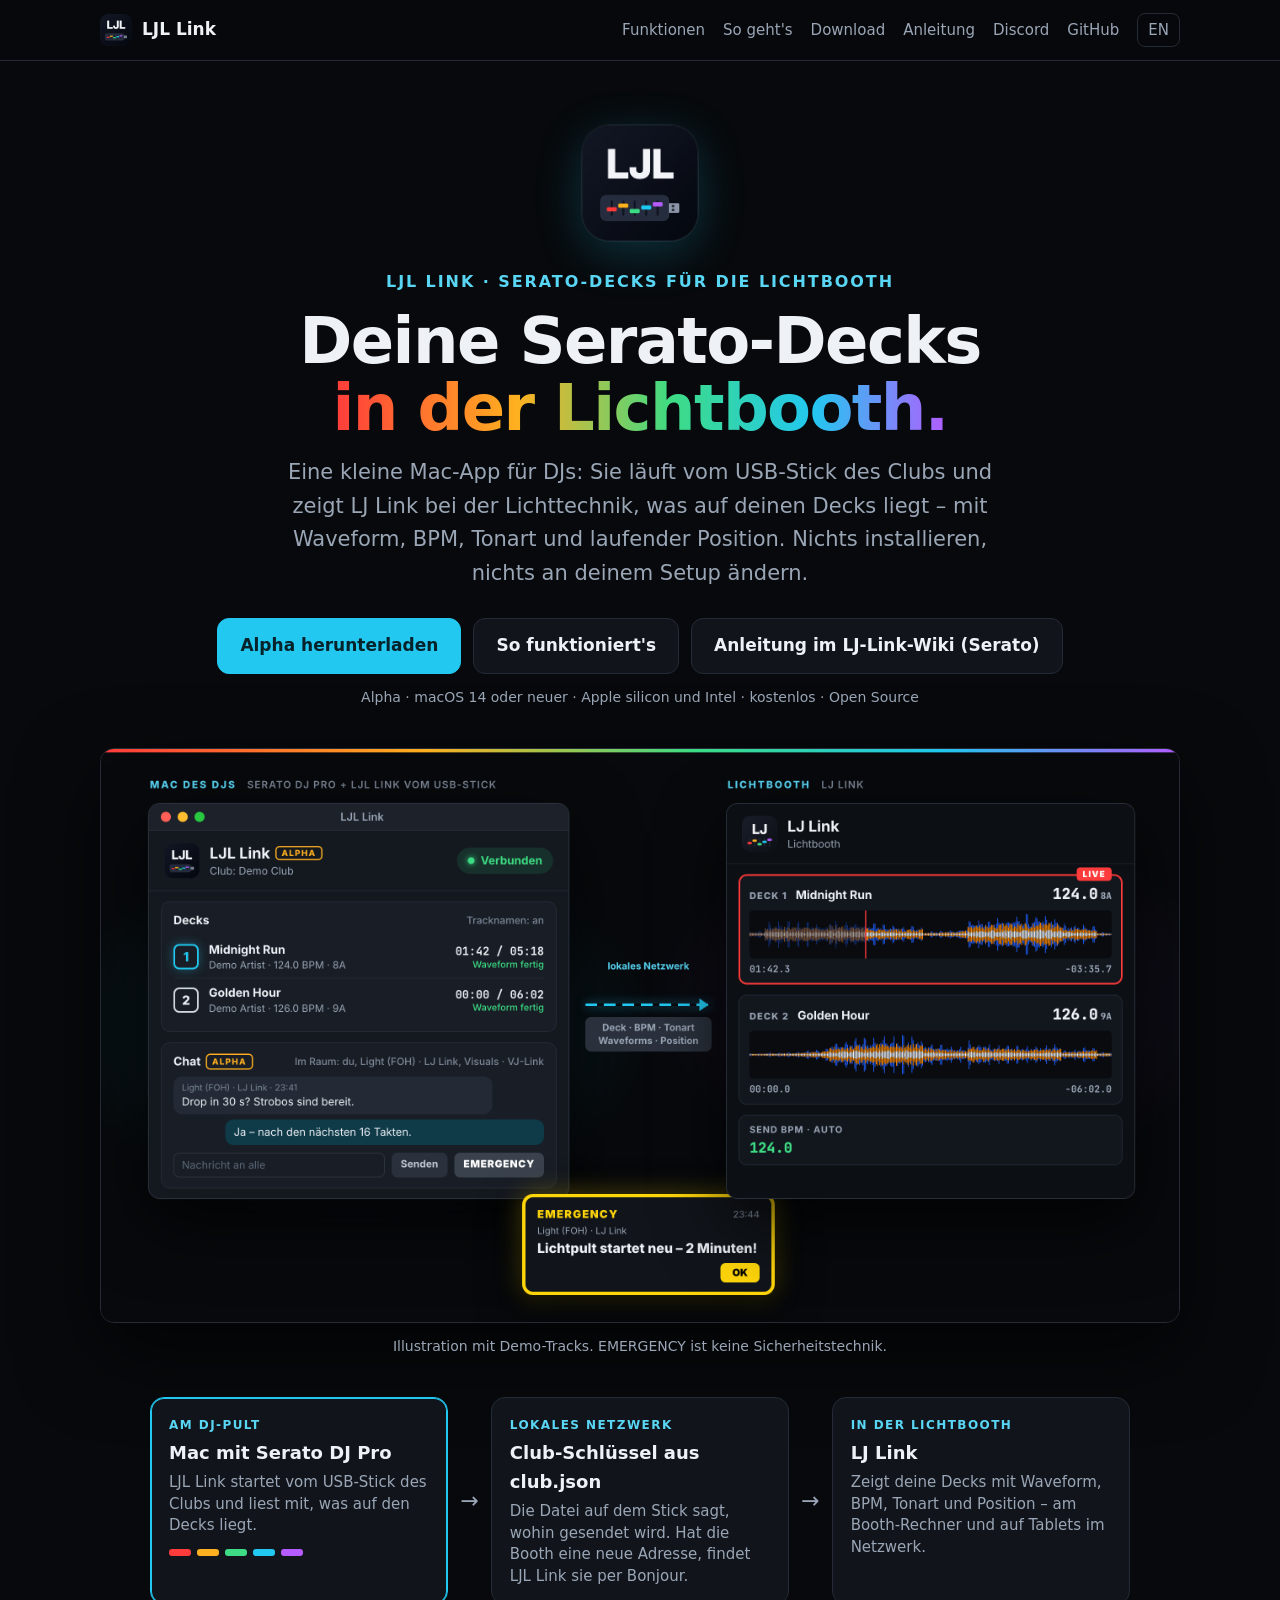
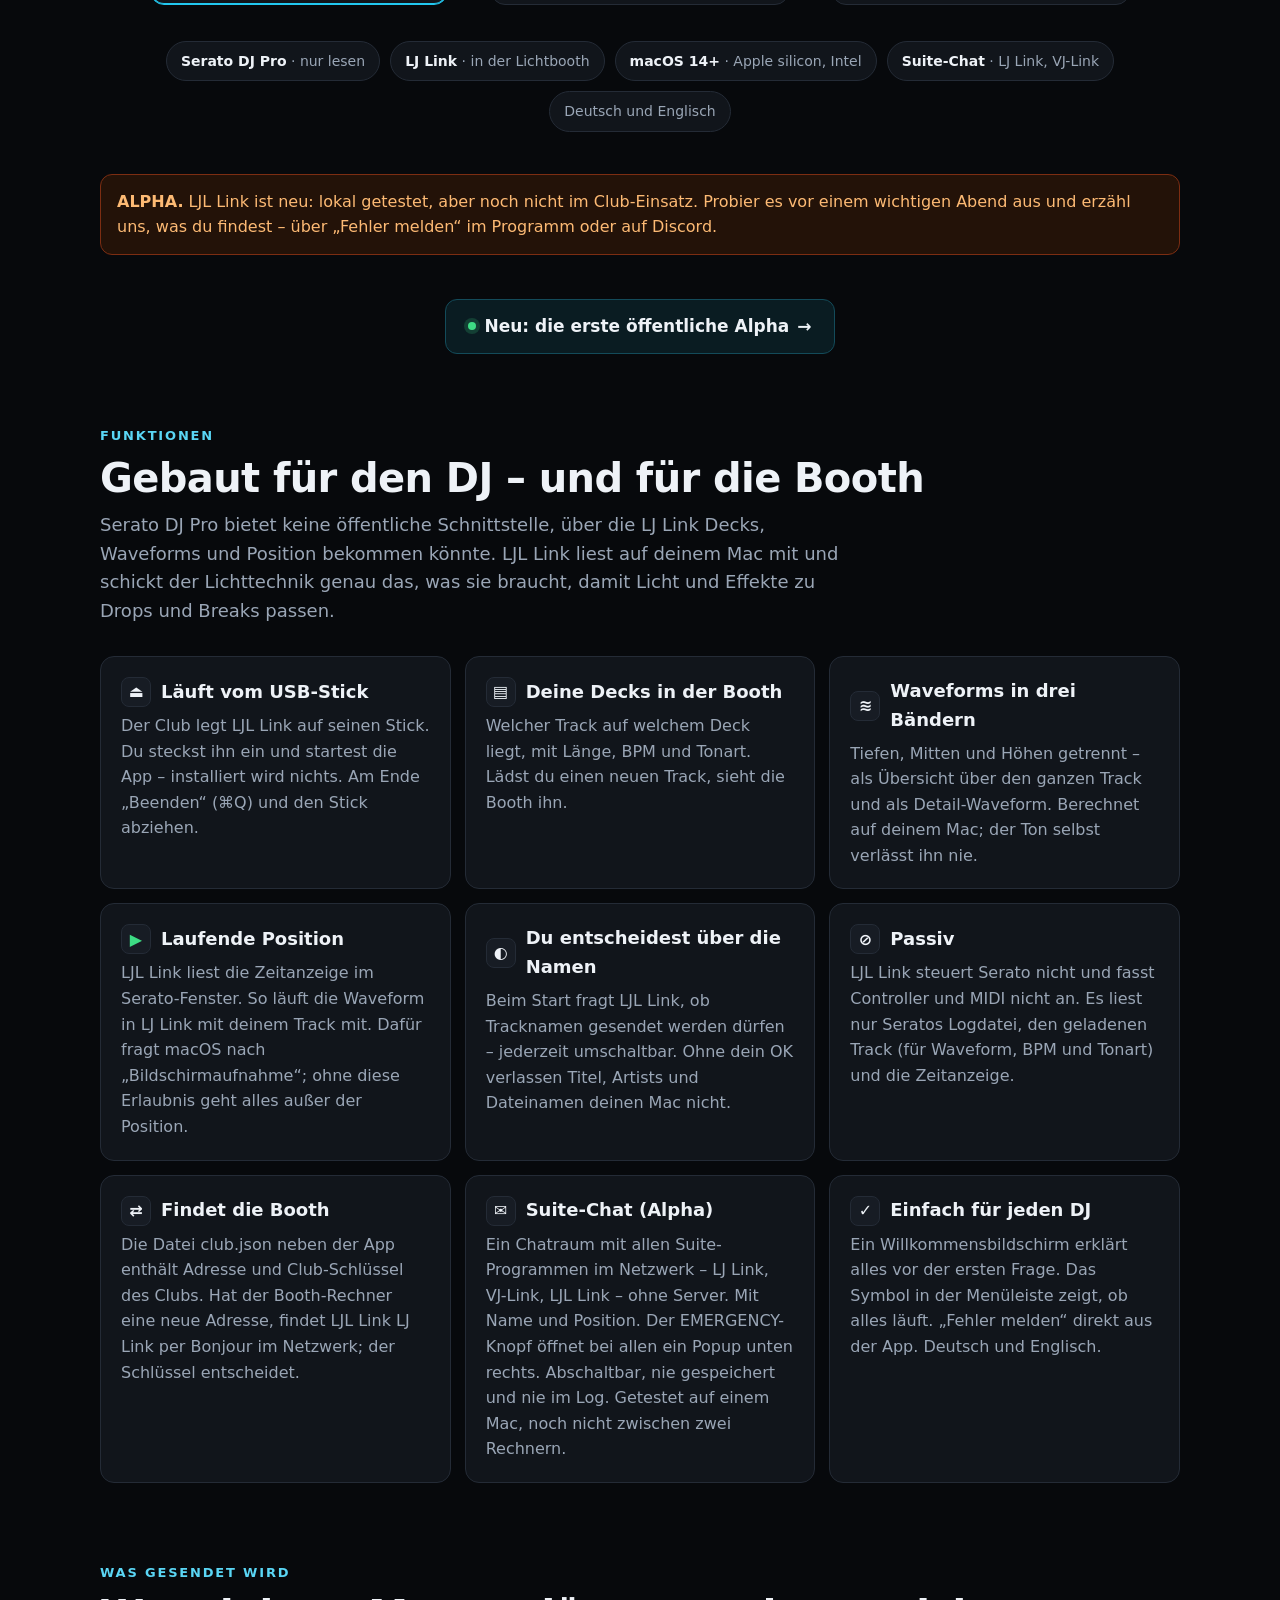
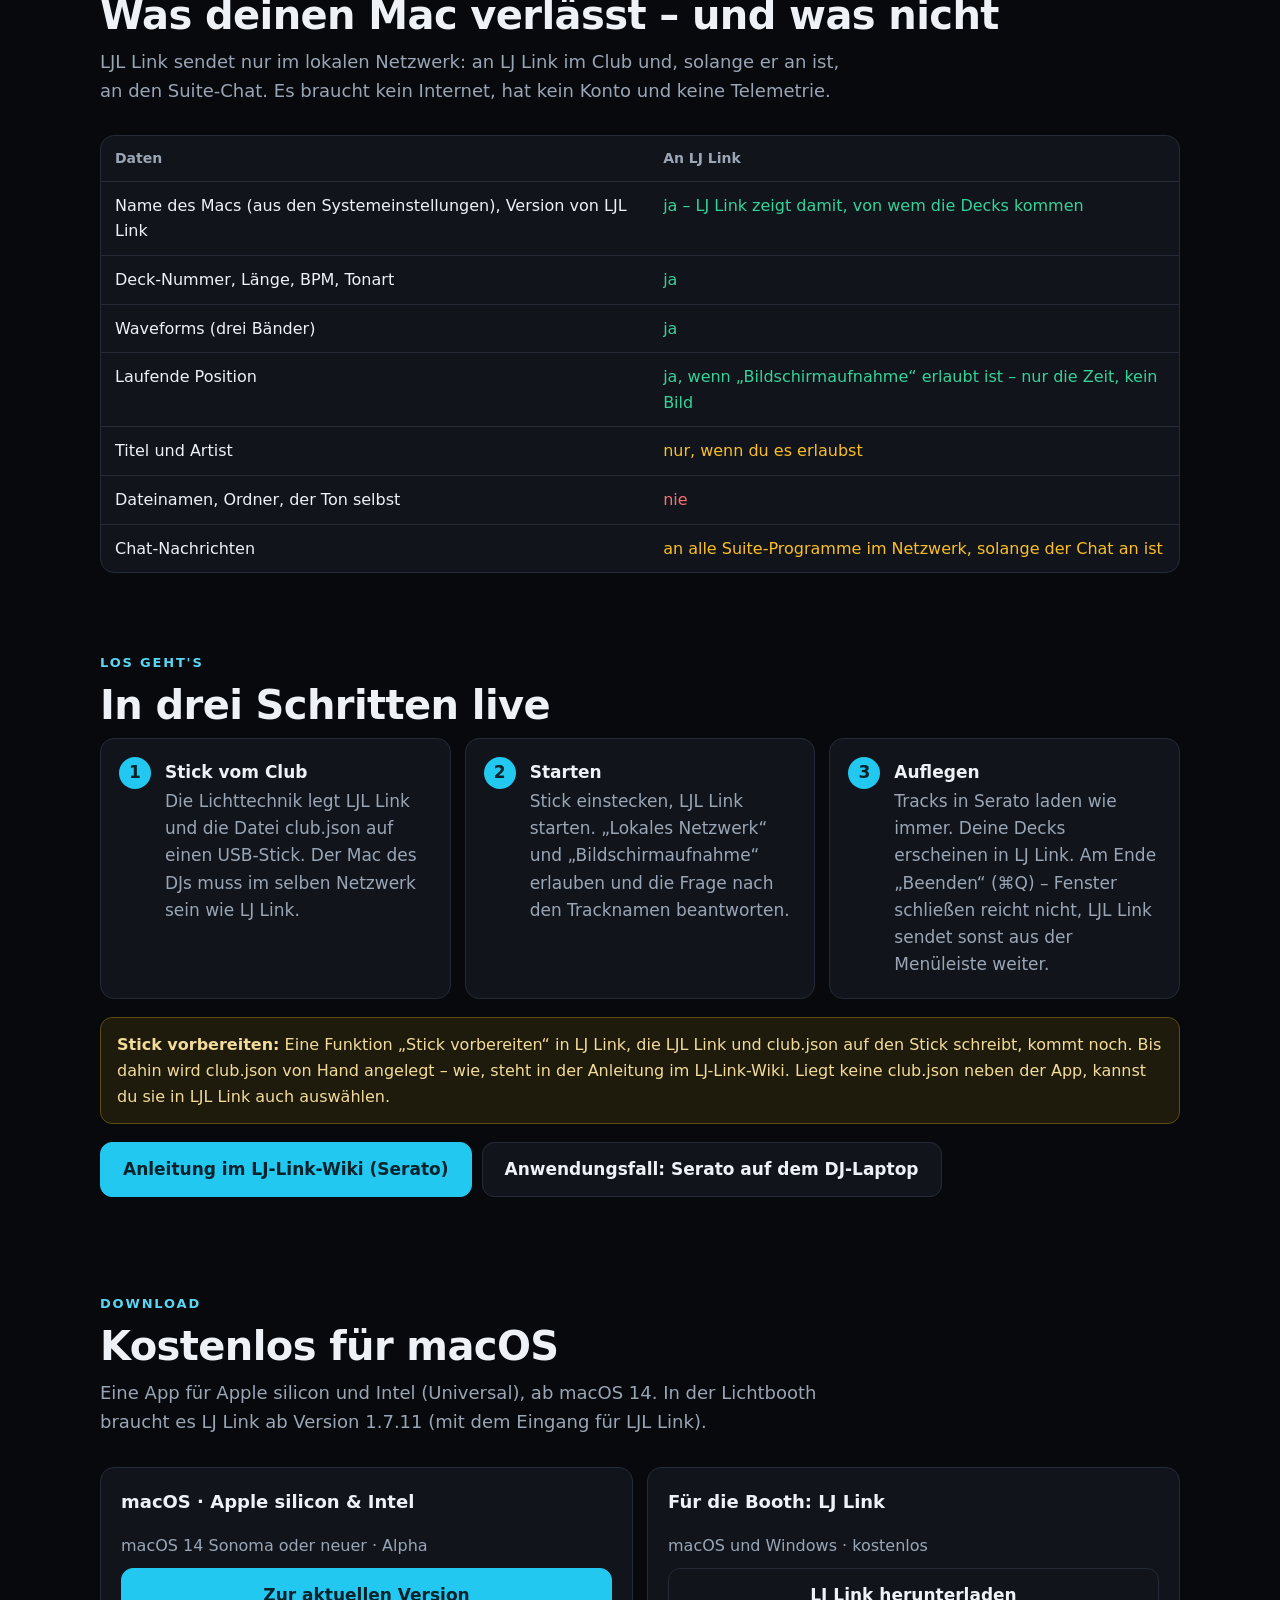
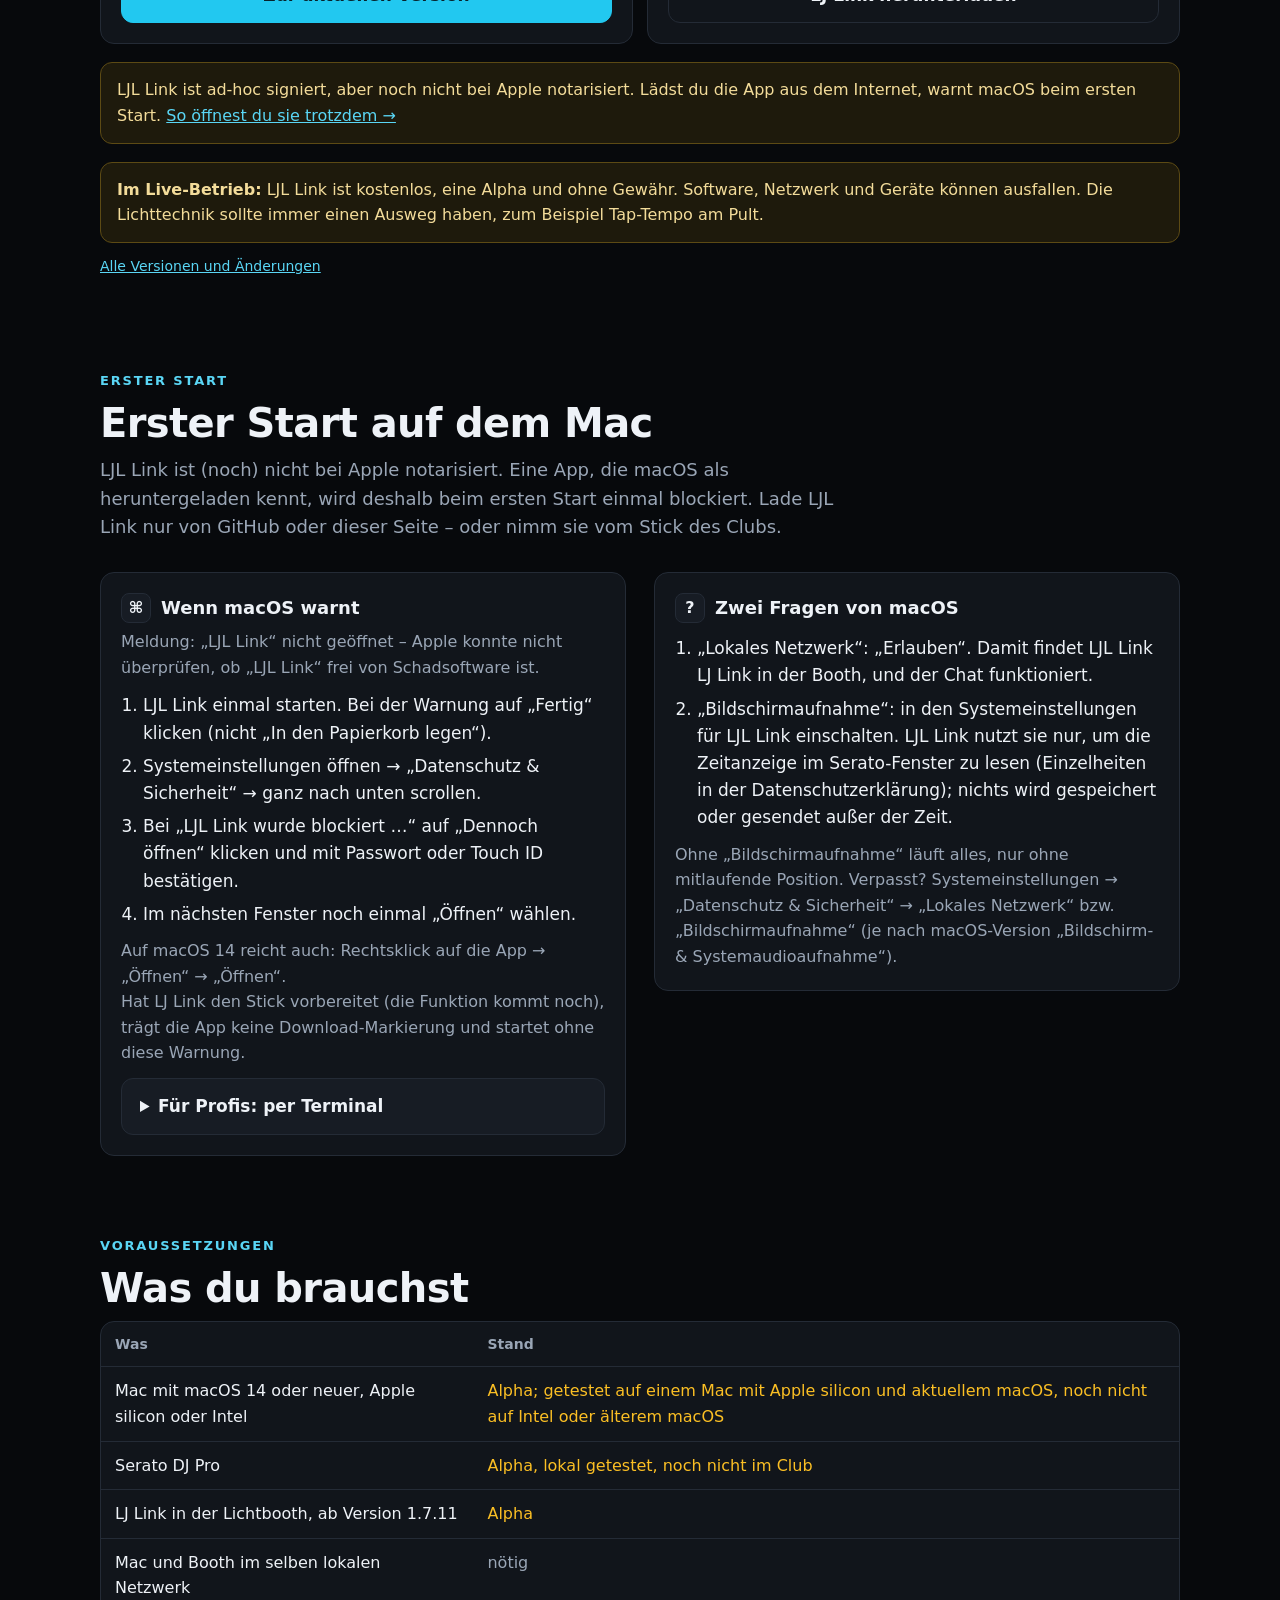
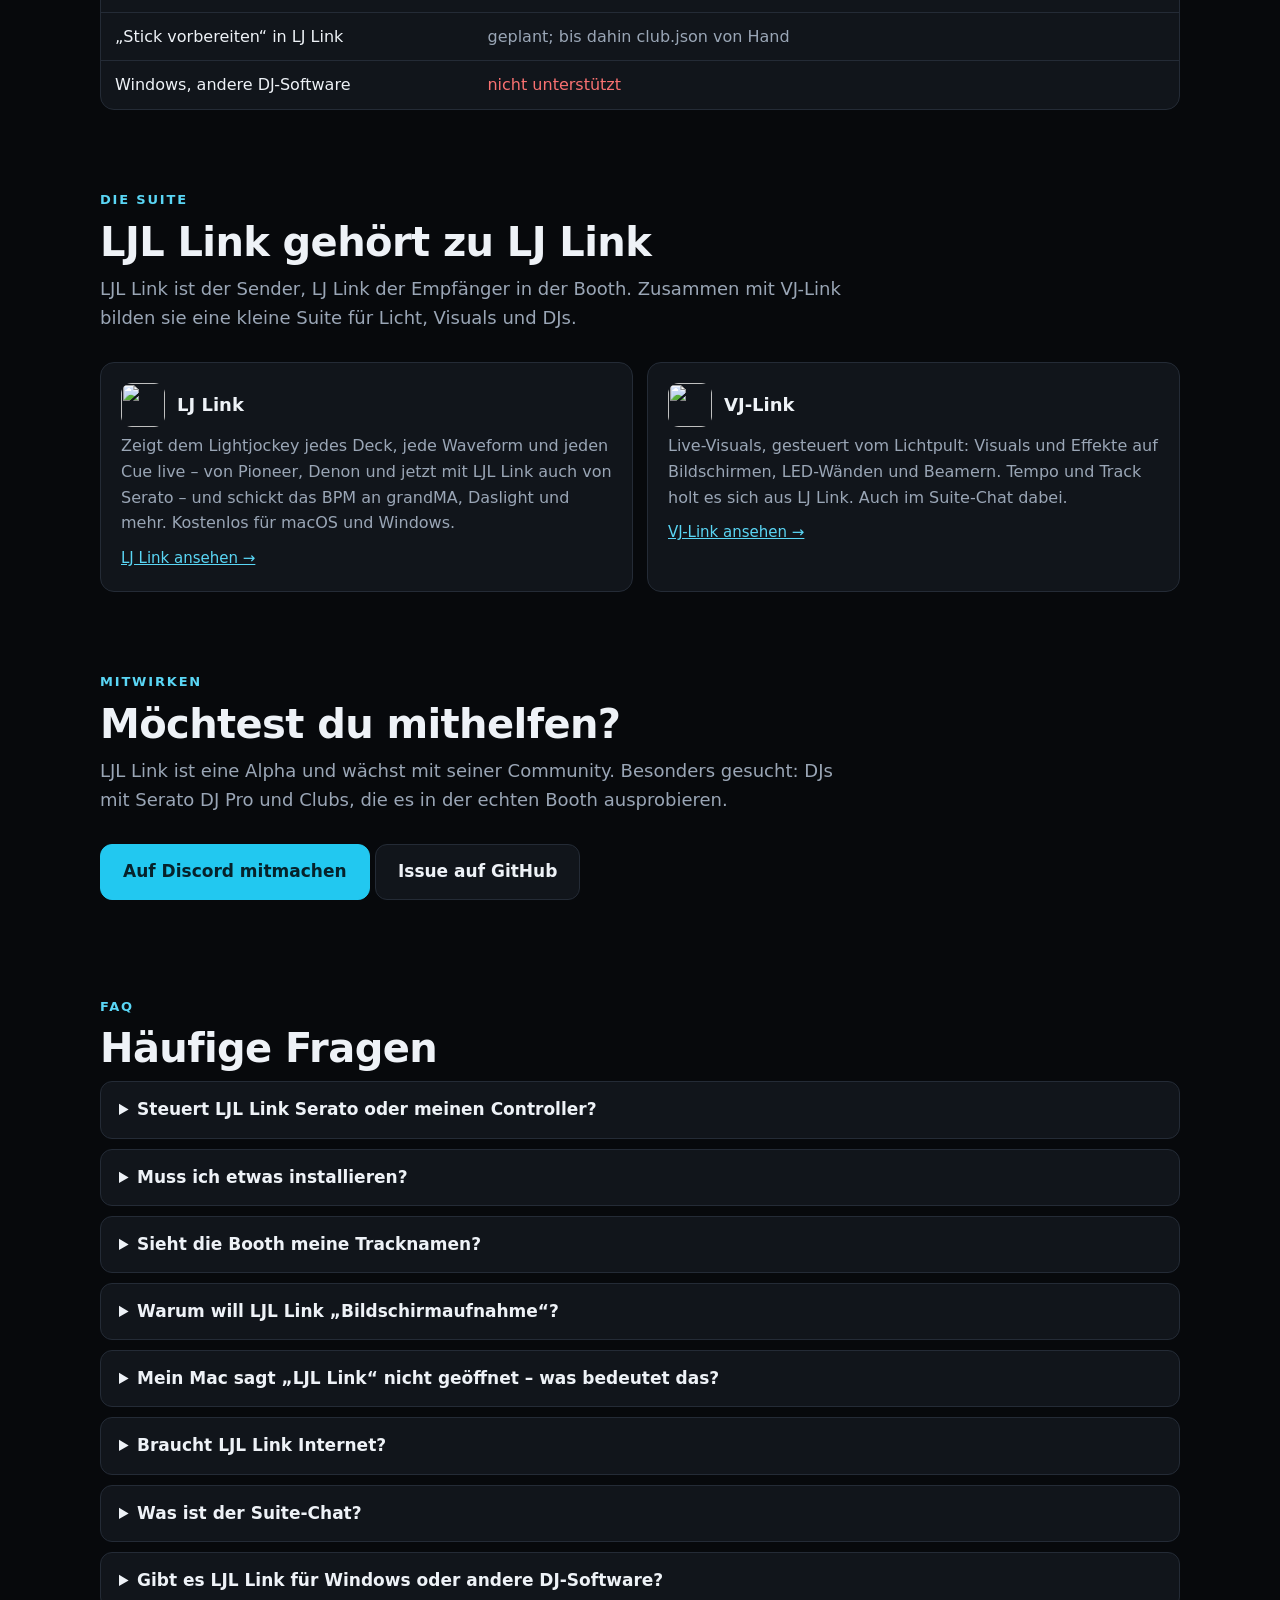
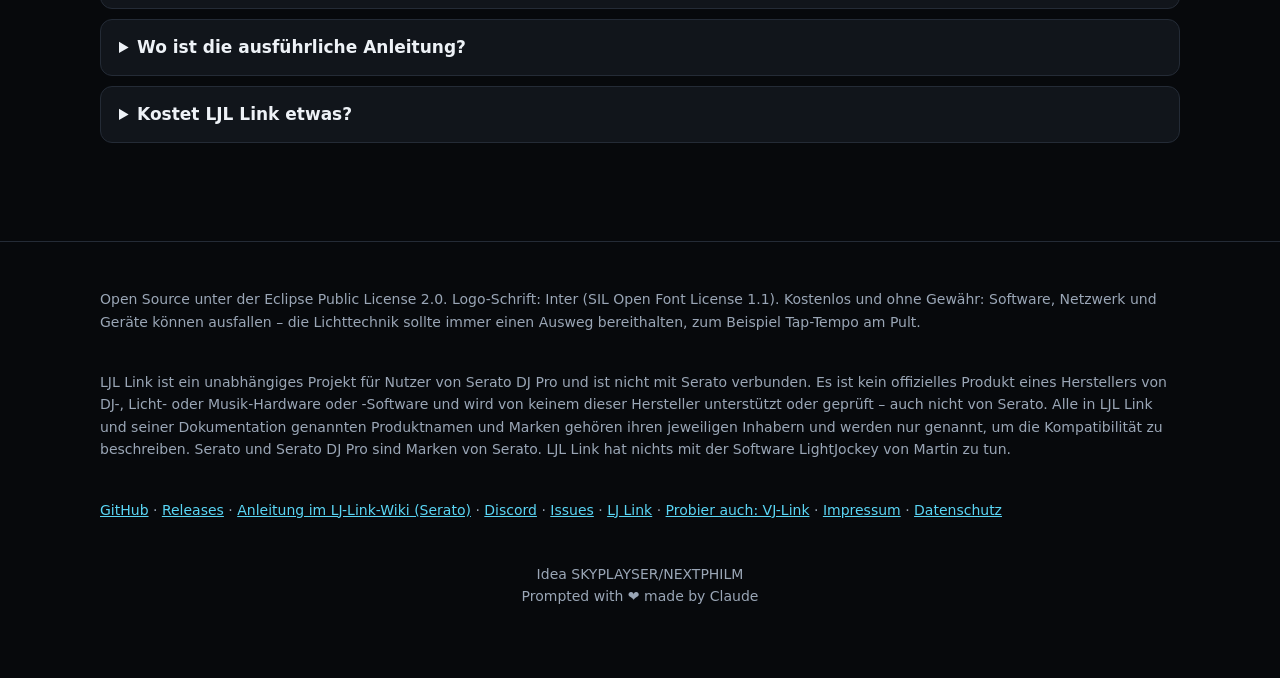
==== commit 9a14a9d3: "README and site for the alpha: hero illustration, legal review fixes - README (EN/DE): hero illustra" ====
--- a/site/de/index.html
+++ b/site/de/index.html
@@ -61,6 +61,9 @@
     </div>
     <p class="meta"><span id="hero-version"></span><span>Alpha · macOS 14 oder neuer · Apple silicon und Intel · kostenlos · Open Source</span></p>
 
+    <img class="shot" src="../images/hero.de.png" width="1280" height="680" alt="Illustration mit Demo-Tracks: das Fenster von LJL Link auf dem Mac des DJs mit zwei Serato-Decks und dem Suite-Chat, ein EMERGENCY-Popup und dieselben Decks mit Waveforms in drei Bändern in LJ Link in der Lichtbooth">
+    <p class="meta">Illustration mit Demo-Tracks. EMERGENCY ist keine Sicherheitstechnik.</p>
+
     <div class="flow" role="img" aria-label="DJ-Mac mit Serato DJ Pro und LJL Link, über das lokale Netzwerk zu LJ Link in der Lichtbooth">
       <div class="node me"><small>Am DJ-Pult</small><b>Mac mit Serato DJ Pro</b><span>LJL Link startet vom USB-Stick des Clubs und liest mit, was auf den Decks liegt.</span><div class="rail" aria-hidden="true"><i style="background:#ff3b3b"></i><i style="background:#ffb020"></i><i style="background:#3ddc84"></i><i style="background:#22c8f0"></i><i style="background:#b45cff"></i></div></div>
       <div class="arrow" aria-hidden="true">→</div>
@@ -85,14 +88,14 @@
   <section id="features">
     <p class="eyebrow">Funktionen</p>
     <h2>Gebaut für den DJ – und für die Booth</h2>
-    <p class="lead">Serato hat keine Live-Schnittstelle für andere Programme. LJL Link liest auf deinem Mac mit und schickt der Lichttechnik genau das, was sie braucht, damit Licht und Effekte zu Drops und Breaks passen.</p>
+    <p class="lead">Serato DJ Pro bietet keine öffentliche Schnittstelle, über die LJ Link Decks, Waveforms und Position bekommen könnte. LJL Link liest auf deinem Mac mit und schickt der Lichttechnik genau das, was sie braucht, damit Licht und Effekte zu Drops und Breaks passen.</p>
     <div class="grid">
       <div class="card"><h3><span class="ico">⏏</span><span>Läuft vom USB-Stick</span></h3><p>Der Club legt LJL Link auf seinen Stick. Du steckst ihn ein und startest die App – installiert wird nichts. Am Ende „Beenden“ (⌘Q) und den Stick abziehen.</p></div>
       <div class="card"><h3><span class="ico">▤</span><span>Deine Decks in der Booth</span></h3><p>Welcher Track auf welchem Deck liegt, mit Länge, BPM und Tonart. Lädst du einen neuen Track, sieht die Booth ihn.</p></div>
       <div class="card"><h3><span class="ico">≋</span><span>Waveforms in drei Bändern</span></h3><p>Tiefen, Mitten und Höhen getrennt – als Übersicht über den ganzen Track und als Detail-Waveform. Berechnet auf deinem Mac; der Ton selbst verlässt ihn nie.</p></div>
       <div class="card"><h3><span class="ico" style="color:var(--green)">▶</span><span>Laufende Position</span></h3><p>LJL Link liest die Zeitanzeige im Serato-Fenster. So läuft die Waveform in LJ Link mit deinem Track mit. Dafür fragt macOS nach „Bildschirmaufnahme“; ohne diese Erlaubnis geht alles außer der Position.</p></div>
       <div class="card"><h3><span class="ico">◐</span><span>Du entscheidest über die Namen</span></h3><p>Beim Start fragt LJL Link, ob Tracknamen gesendet werden dürfen – jederzeit umschaltbar. Ohne dein OK verlassen Titel, Artists und Dateinamen deinen Mac nicht.</p></div>
-      <div class="card"><h3><span class="ico">⊘</span><span>Passiv</span></h3><p>LJL Link steuert Serato nicht und fasst Controller und MIDI nicht an. Es liest nur Seratos Protokoll, den geladenen Track (für Waveform, BPM und Tonart) und die Zeitanzeige.</p></div>
+      <div class="card"><h3><span class="ico">⊘</span><span>Passiv</span></h3><p>LJL Link steuert Serato nicht und fasst Controller und MIDI nicht an. Es liest nur Seratos Logdatei, den geladenen Track (für Waveform, BPM und Tonart) und die Zeitanzeige.</p></div>
       <div class="card"><h3><span class="ico">⇄</span><span>Findet die Booth</span></h3><p>Die Datei club.json neben der App enthält Adresse und Club-Schlüssel des Clubs. Hat der Booth-Rechner eine neue Adresse, findet LJL Link LJ Link per Bonjour im Netzwerk; der Schlüssel entscheidet.</p></div>
       <div class="card"><h3><span class="ico">✉</span><span>Suite-Chat (Alpha)</span></h3><p>Ein Chatraum mit allen Suite-Programmen im Netzwerk – LJ Link, VJ-Link, LJL Link – ohne Server. Mit Name und Position. Der EMERGENCY-Knopf öffnet bei allen ein Popup unten rechts. Abschaltbar, nie gespeichert und nie im Log. Getestet auf einem Mac, noch nicht zwischen zwei Rechnern.</p></div>
       <div class="card"><h3><span class="ico">✓</span><span>Einfach für jeden DJ</span></h3><p>Ein Willkommensbildschirm erklärt alles vor der ersten Frage. Das Symbol in der Menüleiste zeigt, ob alles läuft. „Fehler melden“ direkt aus der App. Deutsch und Englisch.</p></div>
@@ -132,7 +135,7 @@
   <section id="download">
     <p class="eyebrow">Download</p>
     <h2>Kostenlos für macOS</h2>
-    <p class="lead"><span>Eine App für Apple silicon und Intel (Universal), ab macOS 14. In der Lichtbooth braucht es LJ Link mit dem Eingang für LJL Link.</span> <span id="dl-version"></span></p>
+    <p class="lead"><span>Eine App für Apple silicon und Intel (Universal), ab macOS 14. In der Lichtbooth braucht es LJ Link ab Version 1.7.11 (mit dem Eingang für LJL Link).</span> <span id="dl-version"></span></p>
     <div class="dl">
       <div class="card" data-os="mac"><h3>macOS · Apple silicon &amp; Intel</h3><p>macOS 14 Sonoma oder neuer · Alpha</p><a class="btn primary" href="https://github.com/skyplayser/LJL-Link/releases/latest">Zur aktuellen Version</a></div>
       <div class="card"><h3>Für die Booth: LJ Link</h3><p>macOS und Windows · kostenlos</p><a class="btn" href="https://skyplayser.github.io/LJ-Link/de/#download">LJ Link herunterladen</a></div>
@@ -164,7 +167,7 @@
         <h3><span class="ico">?</span><span>Zwei Fragen von macOS</span></h3>
         <ol class="howto">
           <li>„Lokales Netzwerk“: „Erlauben“. Damit findet LJL Link LJ Link in der Booth, und der Chat funktioniert.</li>
-          <li>„Bildschirmaufnahme“: in den Systemeinstellungen für LJL Link einschalten. LJL Link liest damit nur Seratos Zeitanzeige; nichts wird aufgezeichnet oder gesendet außer der Zeit.</li>
+          <li>„Bildschirmaufnahme“: in den Systemeinstellungen für LJL Link einschalten. LJL Link nutzt sie nur, um die Zeitanzeige im Serato-Fenster zu lesen (Einzelheiten in der Datenschutzerklärung); nichts wird gespeichert oder gesendet außer der Zeit.</li>
         </ol>
         <p class="small">Ohne „Bildschirmaufnahme“ läuft alles, nur ohne mitlaufende Position. Verpasst? Systemeinstellungen → „Datenschutz &amp; Sicherheit“ → „Lokales Netzwerk“ bzw. „Bildschirmaufnahme“ (je nach macOS-Version „Bildschirm- &amp; Systemaudioaufnahme“).</p>
       </div>
@@ -179,7 +182,7 @@
         <tr><th>Was</th><th>Stand</th></tr>
         <tr><td>Mac mit macOS 14 oder neuer, Apple silicon oder Intel</td><td class="part">Alpha; getestet auf einem Mac mit Apple silicon und aktuellem macOS, noch nicht auf Intel oder älterem macOS</td></tr>
         <tr><td>Serato DJ Pro</td><td class="part">Alpha, lokal getestet, noch nicht im Club</td></tr>
-        <tr><td>LJ Link in der Lichtbooth, mit dem Eingang für LJL Link</td><td class="part">Alpha</td></tr>
+        <tr><td>LJ Link in der Lichtbooth, ab Version 1.7.11</td><td class="part">Alpha</td></tr>
         <tr><td>Mac und Booth im selben lokalen Netzwerk</td><td class="plan">nötig</td></tr>
         <tr><td>„Stick vorbereiten“ in LJ Link</td><td class="plan">geplant; bis dahin club.json von Hand</td></tr>
         <tr><td>Windows, andere DJ-Software</td><td class="no">nicht unterstützt</td></tr>
@@ -207,13 +210,13 @@
   <section id="faq">
     <p class="eyebrow">FAQ</p>
     <h2>Häufige Fragen</h2>
-    <details><summary>Steuert LJL Link Serato oder meinen Controller?</summary><p>Nein. LJL Link ist passiv: Es liest nur Seratos Protokoll, den geladenen Track und die Zeitanzeige. Serato, Controller und MIDI fasst es nicht an.</p></details>
+    <details><summary>Steuert LJL Link Serato oder meinen Controller?</summary><p>Nein. LJL Link ist passiv: Es liest nur Seratos Logdatei, den geladenen Track und die Zeitanzeige. Serato, Controller und MIDI fasst es nicht an.</p></details>
     <details><summary>Muss ich etwas installieren?</summary><p>Nein. LJL Link läuft direkt vom USB-Stick des Clubs. macOS fragt nur nach „Lokales Netzwerk“ und „Bildschirmaufnahme“.</p></details>
     <details><summary>Sieht die Booth meine Tracknamen?</summary><p>Nur, wenn du es erlaubst. LJL Link fragt beim Start, und du kannst es jederzeit umschalten. Ohne dein OK verlassen Titel, Artists und Dateinamen deinen Mac nicht; die Booth sieht dann nur, dass die Titel ausgeblendet sind.</p></details>
-    <details><summary>Warum will LJL Link „Bildschirmaufnahme“?</summary><p>Serato gibt die Abspielposition nicht an andere Programme weiter. LJL Link liest deshalb nur die Zeitanzeige im Serato-Fenster. Nichts wird aufgezeichnet oder gesendet außer der Zeit. Ohne die Erlaubnis läuft alles, nur ohne mitlaufende Position.</p></details>
+    <details><summary>Warum will LJL Link „Bildschirmaufnahme“?</summary><p>Serato DJ Pro bietet für die Abspielposition keine öffentliche Schnittstelle, die LJ Link nutzen könnte. LJL Link liest deshalb die Zeitanzeige im Serato-Fenster (Einzelheiten in der Datenschutzerklärung). Nichts wird gespeichert oder gesendet außer der Zeit. Ohne die Erlaubnis läuft alles, nur ohne mitlaufende Position.</p></details>
     <details><summary>Mein Mac sagt „LJL Link“ nicht geöffnet – was bedeutet das?</summary><p>LJL Link ist ad-hoc signiert, aber noch nicht bei Apple notarisiert. Deshalb kann macOS den Entwickler nicht prüfen. Lade LJL Link nur von GitHub (github.com/skyplayser/LJL-Link) oder dieser Seite. Wie du die App dann öffnest, steht oben unter „Erster Start“.</p></details>
     <details><summary>Braucht LJL Link Internet?</summary><p>Nein. LJL Link spricht nur im lokalen Netzwerk mit LJ Link und dem Suite-Chat. Kein Konto, keine Cloud, keine Telemetrie.</p></details>
-    <details><summary>Was ist der Suite-Chat?</summary><p>Ein Chatraum für alle Programme der Suite im selben Netzwerk – LJ Link, VJ-Link und LJL Link –, ohne Server. Du gibst Name und Position an. Der EMERGENCY-Knopf zeigt deine Nachricht bei allen als Popup unten rechts. Der Chat ist abschaltbar; Nachrichten werden nie gespeichert und stehen nie im Log. Er ist eine Alpha.</p></details>
+    <details><summary>Was ist der Suite-Chat?</summary><p>Ein Chatraum für alle Programme der Suite im selben Netzwerk – LJ Link, VJ-Link und LJL Link –, ohne Server. Du gibst Name und Position an. Der EMERGENCY-Knopf zeigt deine Nachricht bei allen als Popup unten rechts. Der Chat ist abschaltbar; Nachrichten werden nie gespeichert und stehen nie im Log. Er ist eine Alpha. EMERGENCY ist ein Hinweis-Popup im Team, keine Alarm- oder Sicherheitstechnik. Es ist eine Alpha, kann ausfallen oder zu spät ankommen und von jedem im selben Netzwerk ausgelöst werden. Es ersetzt keine Durchsage, keinen Funk und kein Sicherheitskonzept der Veranstaltung.</p></details>
     <details><summary>Gibt es LJL Link für Windows oder andere DJ-Software?</summary><p>Nein. LJL Link ist eine Mac-App für Serato DJ Pro.</p></details>
     <details><summary>Wo ist die ausführliche Anleitung?</summary><p>Im Wiki von LJ Link, auf der Seite zu Serato. LJL Link hat kein eigenes Wiki.</p></details>
     <details><summary>Kostet LJL Link etwas?</summary><p>Nein. Es ist kostenlos und Open Source unter der Eclipse Public License 2.0.</p></details>
@@ -223,7 +226,7 @@
 <footer>
   <div class="wrap">
     <p>Open Source unter der Eclipse Public License 2.0. Logo-Schrift: Inter (SIL Open Font License 1.1). Kostenlos und ohne Gewähr: Software, Netzwerk und Geräte können ausfallen – die Lichttechnik sollte immer einen Ausweg bereithalten, zum Beispiel Tap-Tempo am Pult.</p>
-    <p>LJL Link ist ein unabhängiges Projekt und arbeitet mit Serato DJ Pro zusammen. Es ist kein offizielles Produkt eines Herstellers von DJ-, Licht- oder Musik-Hardware oder -Software und wird von keinem dieser Hersteller unterstützt oder geprüft – auch nicht von Serato. Alle in LJL Link und seiner Dokumentation genannten Produktnamen und Marken gehören ihren jeweiligen Inhabern und werden nur genannt, um die Kompatibilität zu beschreiben. Serato und Serato DJ Pro sind Marken von Serato. LJL Link hat nichts mit der Software LightJockey von Martin zu tun.</p>
+    <p>LJL Link ist ein unabhängiges Projekt für Nutzer von Serato DJ Pro und ist nicht mit Serato verbunden. Es ist kein offizielles Produkt eines Herstellers von DJ-, Licht- oder Musik-Hardware oder -Software und wird von keinem dieser Hersteller unterstützt oder geprüft – auch nicht von Serato. Alle in LJL Link und seiner Dokumentation genannten Produktnamen und Marken gehören ihren jeweiligen Inhabern und werden nur genannt, um die Kompatibilität zu beschreiben. Serato und Serato DJ Pro sind Marken von Serato. LJL Link hat nichts mit der Software LightJockey von Martin zu tun.</p>
     <p><a href="https://github.com/skyplayser/LJL-Link">GitHub</a> · <a href="https://github.com/skyplayser/LJL-Link/releases">Releases</a> · <a href="https://skyplayser.github.io/LJ-Link/de/wiki-serato.html#ljl-link">Anleitung im LJ-Link-Wiki (Serato)</a> · <a href="https://discord.gg/N6DMca4Bjk" rel="noopener">Discord</a> · <a href="https://github.com/skyplayser/LJL-Link/issues">Issues</a> · <a href="https://skyplayser.github.io/LJ-Link/de/">LJ Link</a> · <a href="https://skyplayser.github.io/VJ-LINK/de/">Probier auch: VJ-Link</a> · <a href="../impressum.html">Impressum</a> · <a href="../datenschutz.html">Datenschutz</a></p>
     <p class="credit">Idea SKYPLAYSER/NEXTPHILM<br>Prompted with ❤️ made by Claude</p>
   </div>
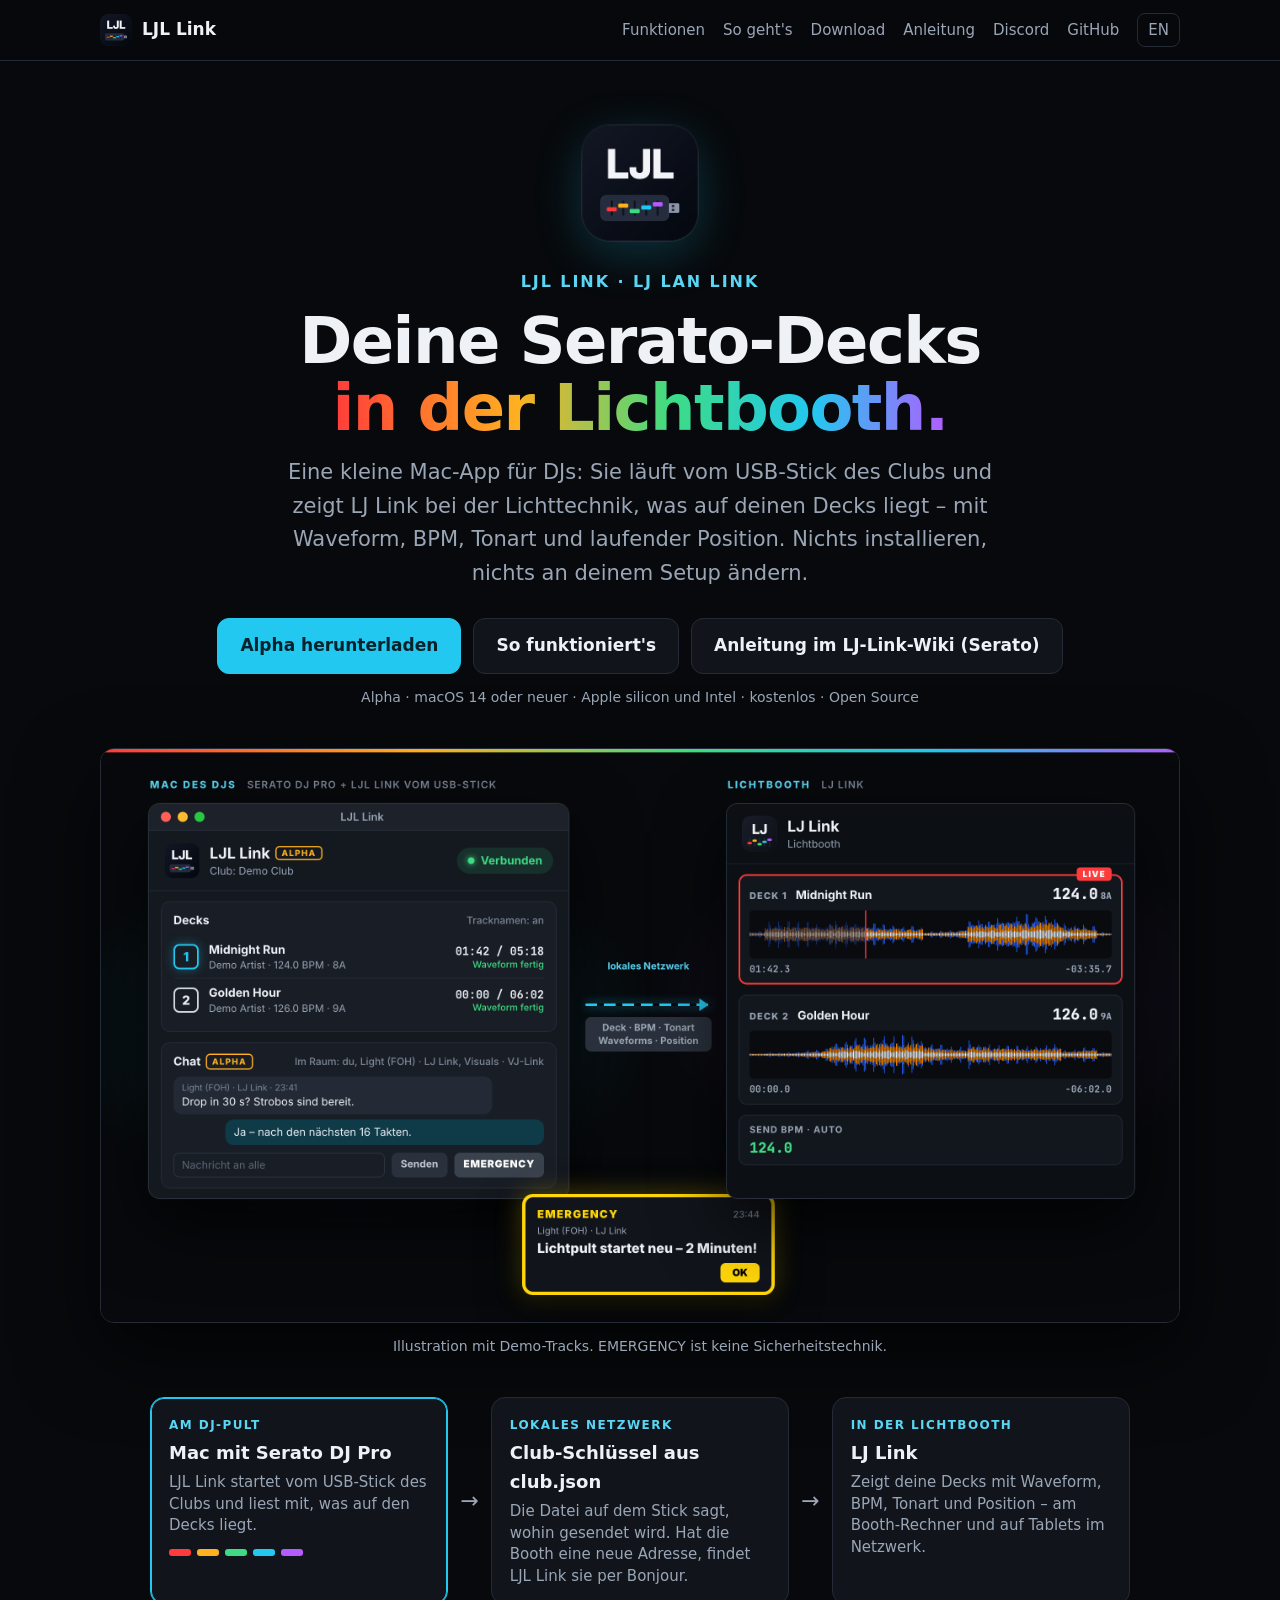
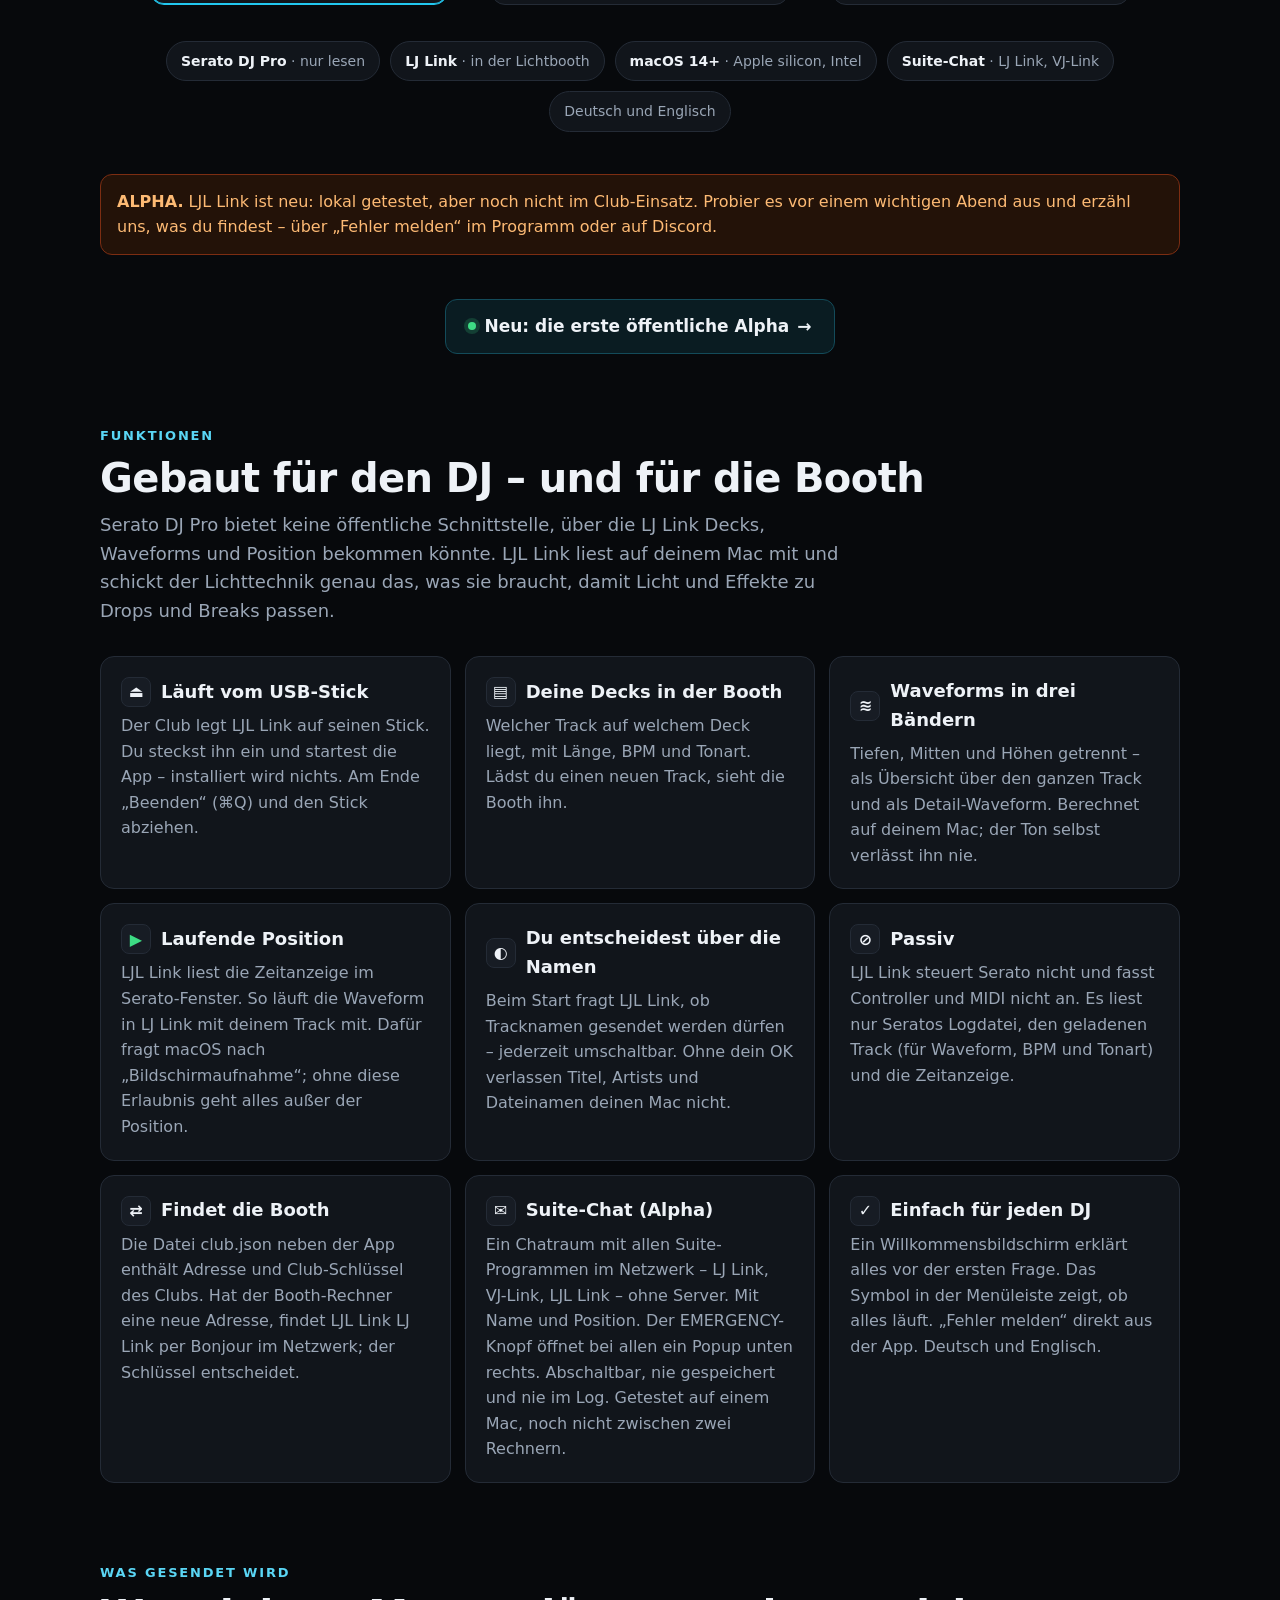
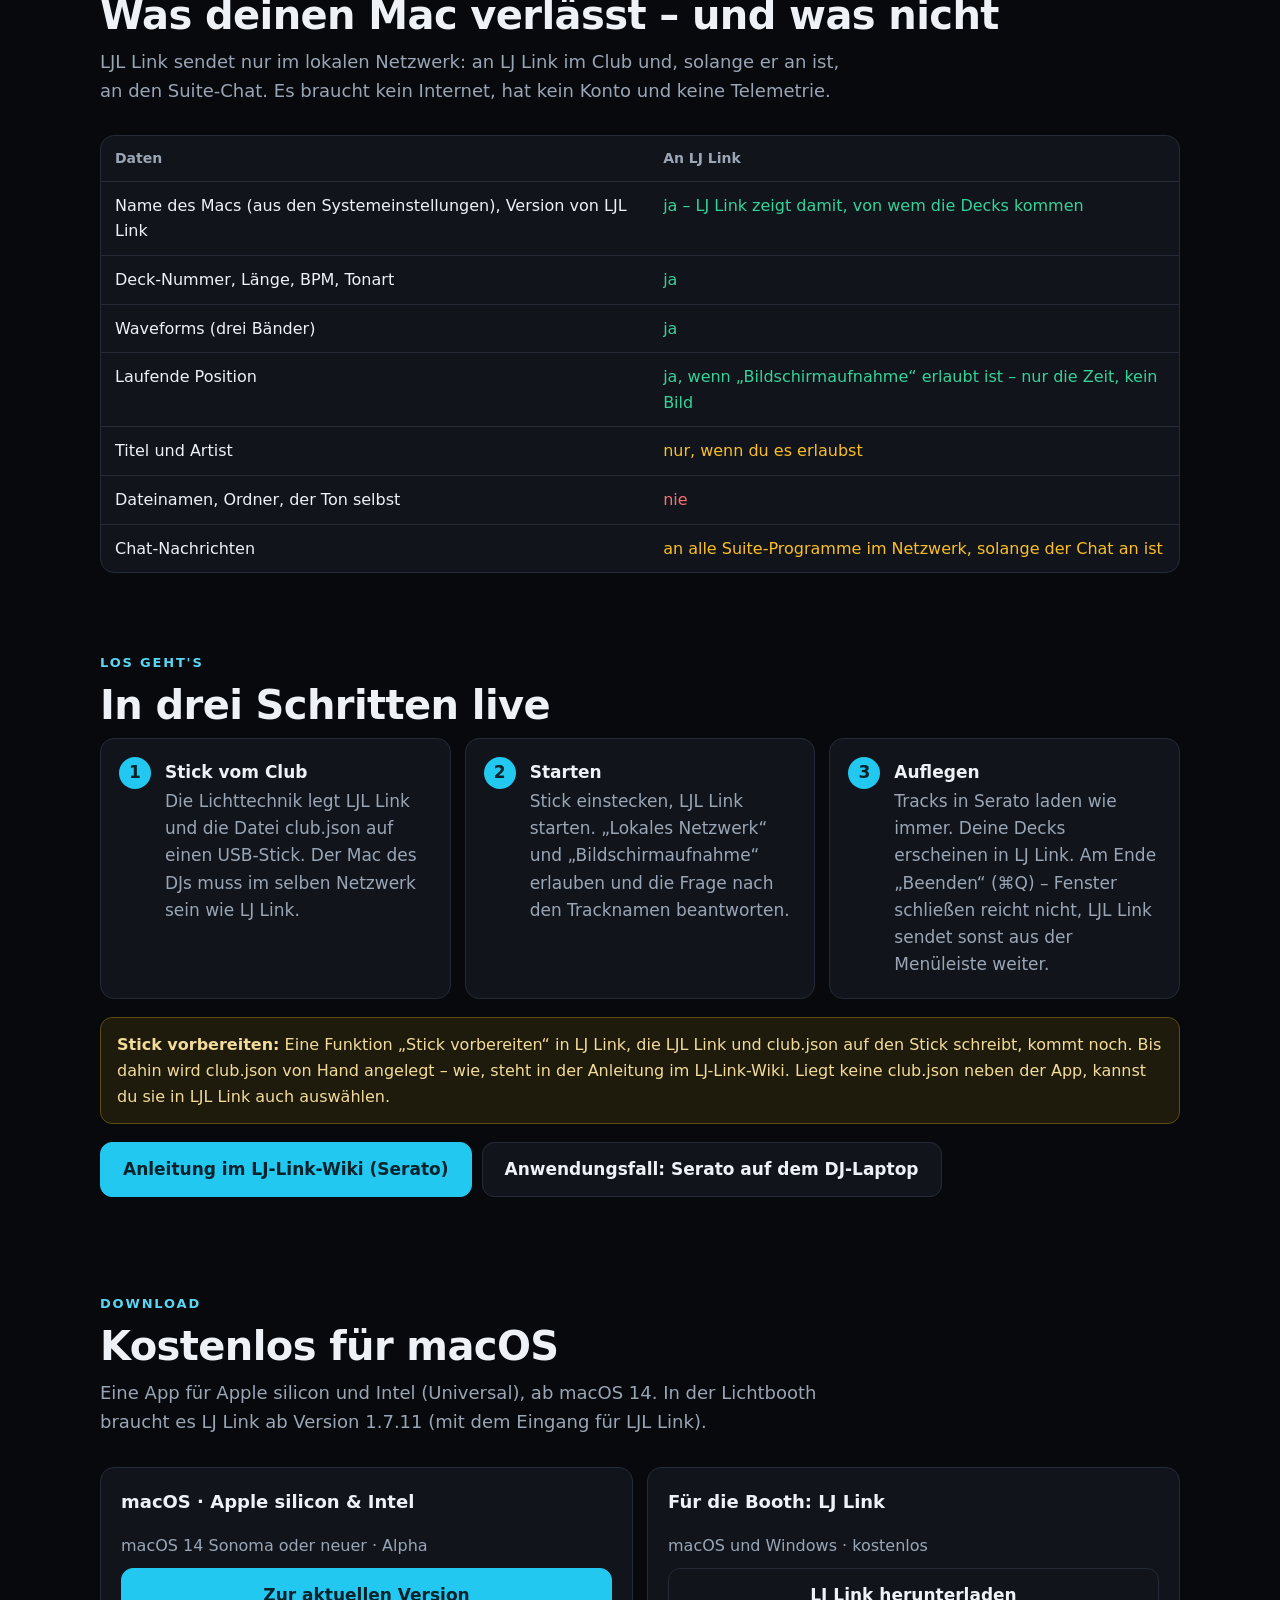
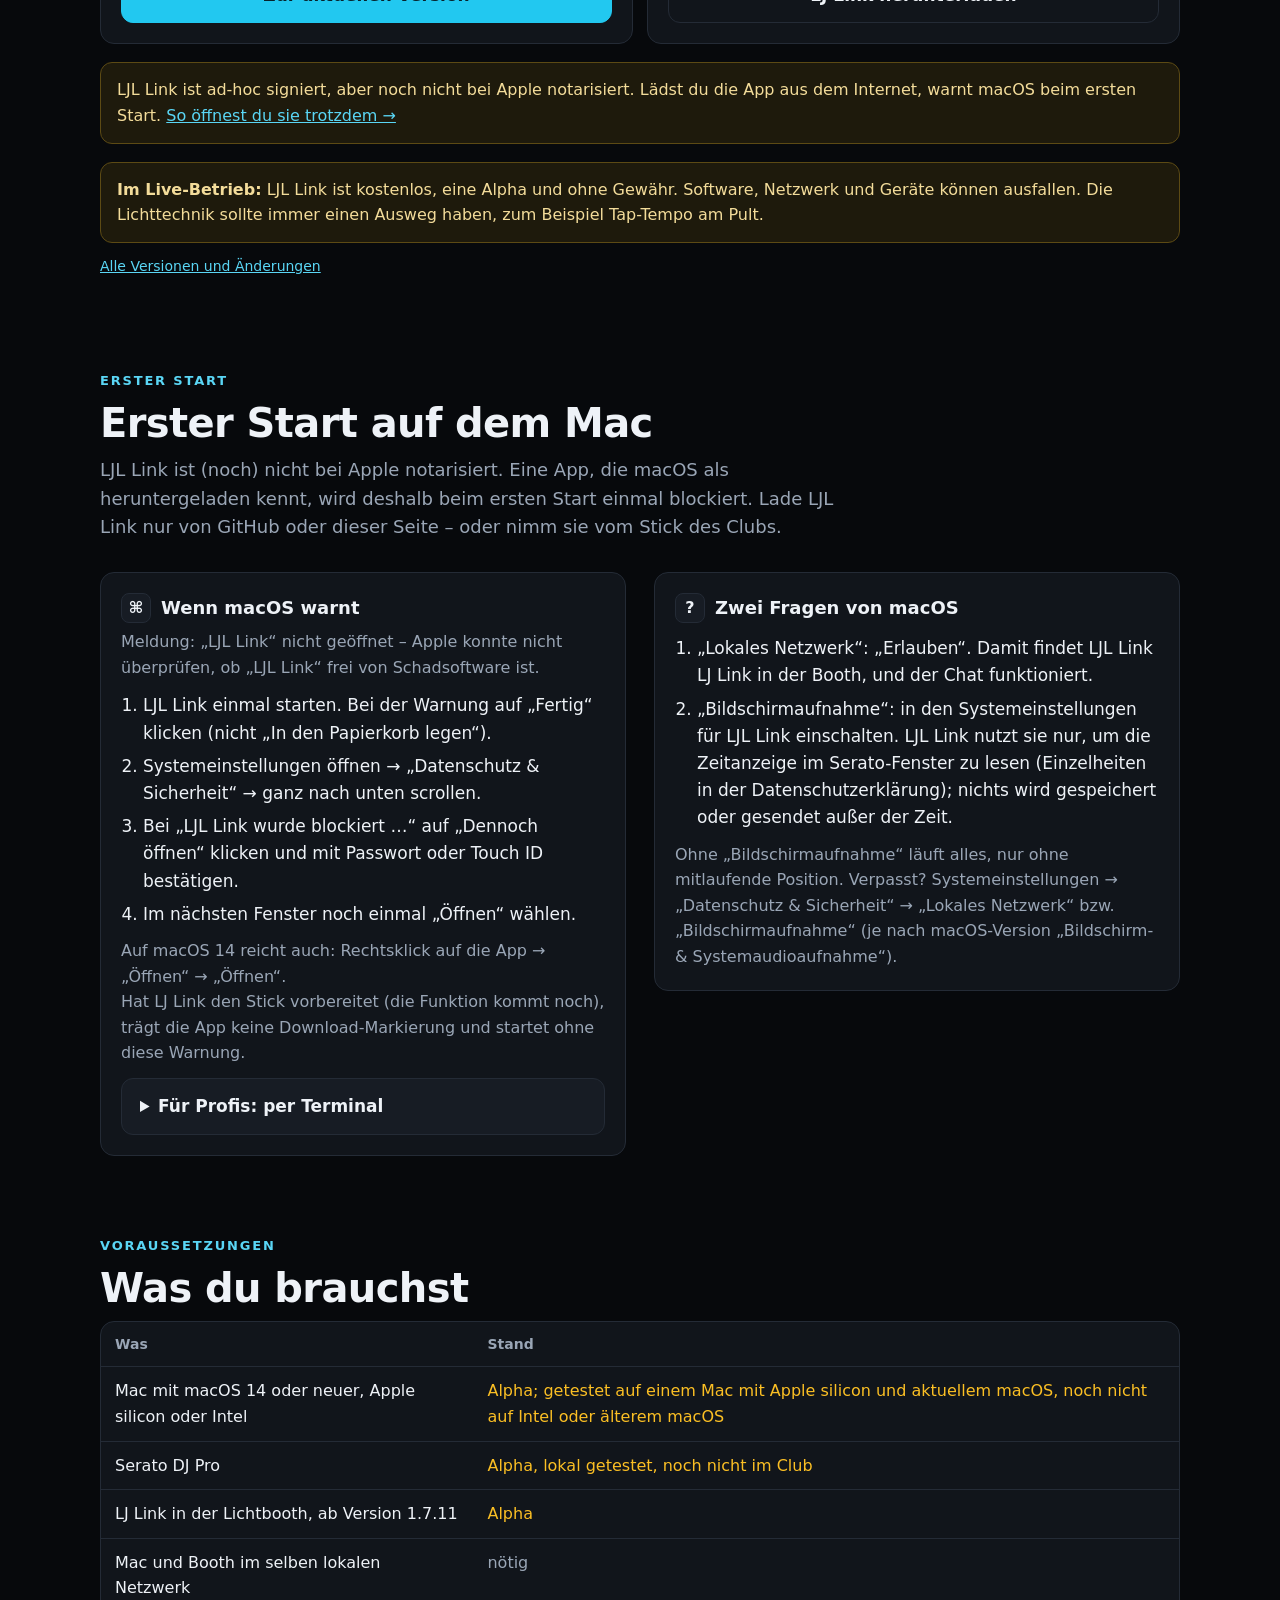
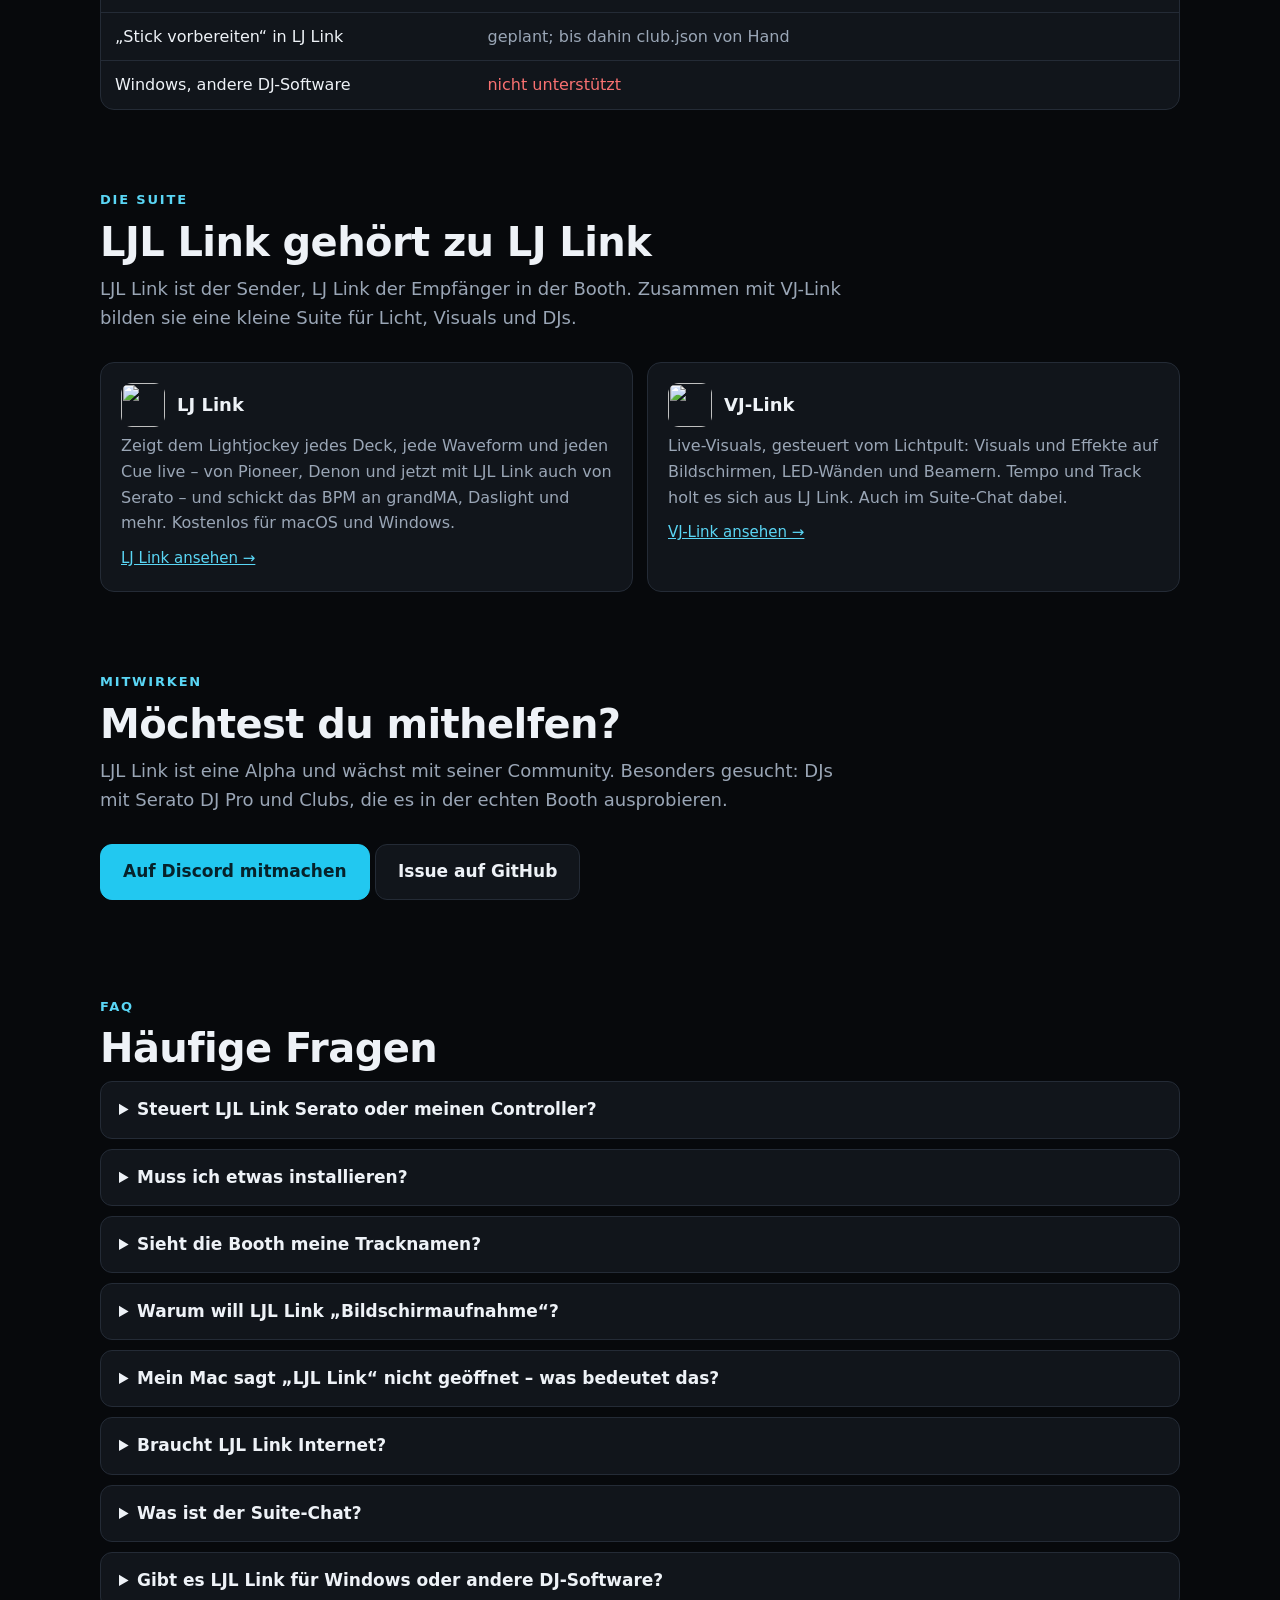
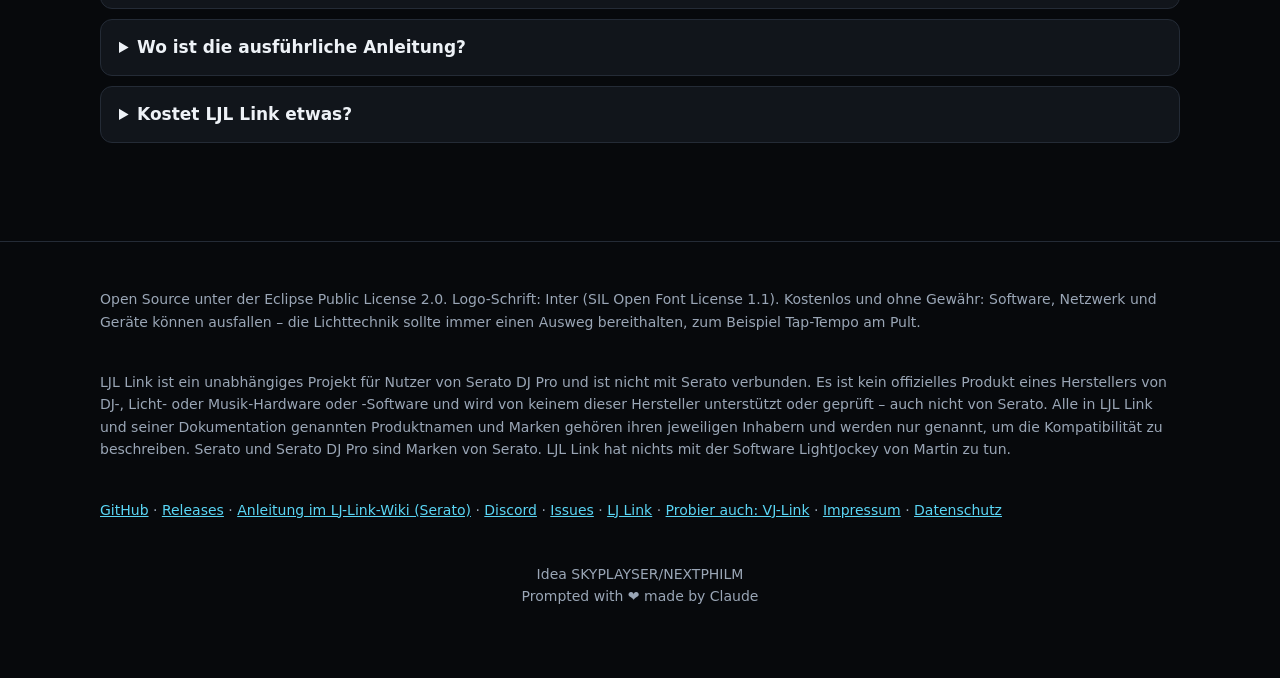
==== commit 91787bd0: "LJL Link 0.3.1: full name LJ LAN Link, clearer app texts - LJ LAN Link in the welcome screen, README" ====
--- a/site/de/index.html
+++ b/site/de/index.html
@@ -5,7 +5,7 @@
 <meta name="viewport" content="width=device-width, initial-scale=1">
 <!-- English source of the site. The build (.github/scripts/build_site.py) makes de/index.html from the data-de*
      attributes and writes the sitemap. Elements with must contain plain text only. -->
-<title>LJL Link – Serato-Decks für die Lichtbooth (LJ Link, Alpha)</title>
+<title>LJL Link (LJ LAN Link) – Serato-Decks für die Lichtbooth (Alpha)</title>
 <meta name="description" content="Kostenlose Mac-App für DJs mit Serato DJ Pro: läuft vom USB-Stick des Clubs und schickt Track, Länge, BPM, Tonart, Waveforms in drei Bändern und die laufende Position jedes Decks an LJ Link in der Lichtbooth. Passiv, Tracknamen nur mit OK des DJs. Alpha.">
 <meta name="robots" content="index, follow, max-image-preview:large, max-snippet:-1">
 <meta name="author" content="SKYPLAYSER / NEXTPHILM">
@@ -52,7 +52,7 @@
 <main class="wrap">
   <div class="hero">
     <img class="logo" src="../images/logo.png" alt="LJL Link logo" width="116" height="116">
-    <h1><span class="kicker">LJL Link · Serato-Decks für die Lichtbooth</span><span>Deine Serato-Decks</span><br><span class="grad">in der Lichtbooth.</span></h1>
+    <h1><span class="kicker">LJL Link · LJ LAN Link</span><span>Deine Serato-Decks</span><br><span class="grad">in der Lichtbooth.</span></h1>
     <p class="tag">Eine kleine Mac-App für DJs: Sie läuft vom USB-Stick des Clubs und zeigt LJ Link bei der Lichttechnik, was auf deinen Decks liegt – mit Waveform, BPM, Tonart und laufender Position. Nichts installieren, nichts an deinem Setup ändern.</p>
     <div class="cta">
       <a class="btn primary" id="hero-download" href="#download">Alpha herunterladen</a>
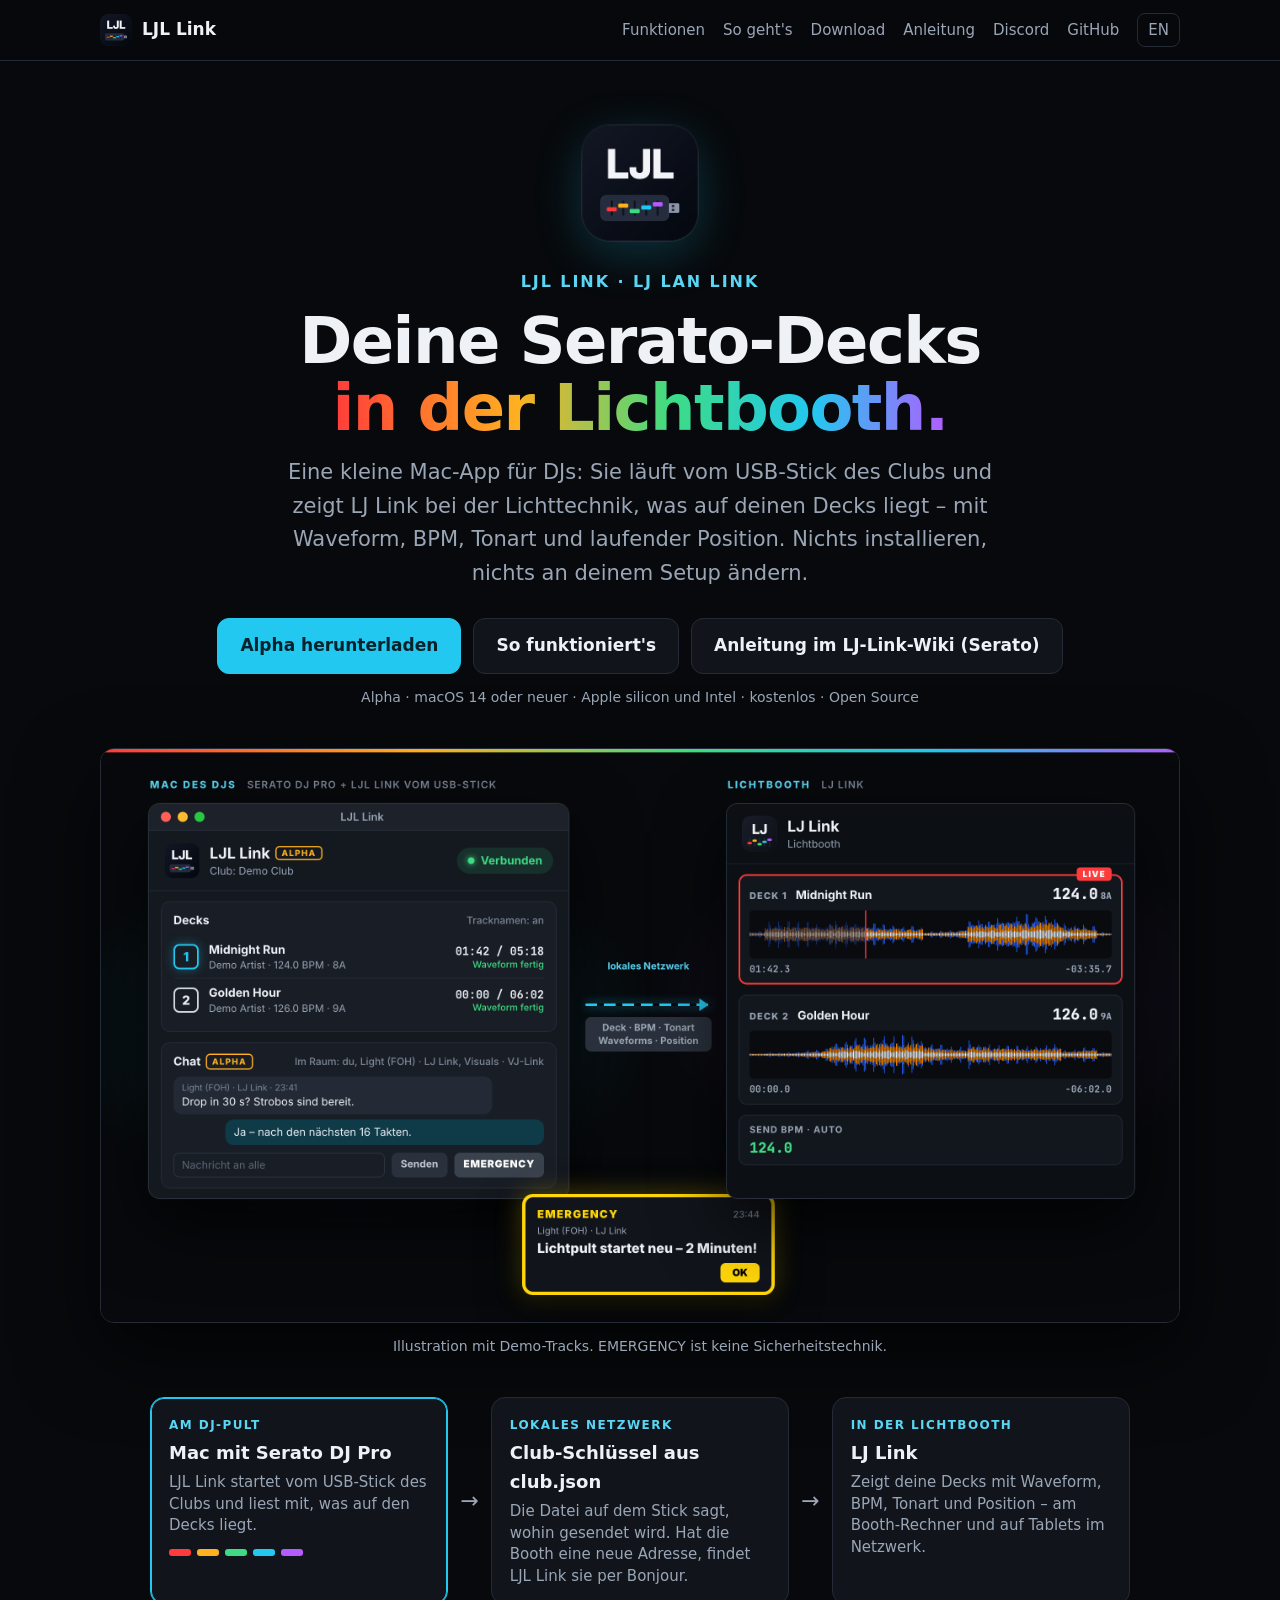
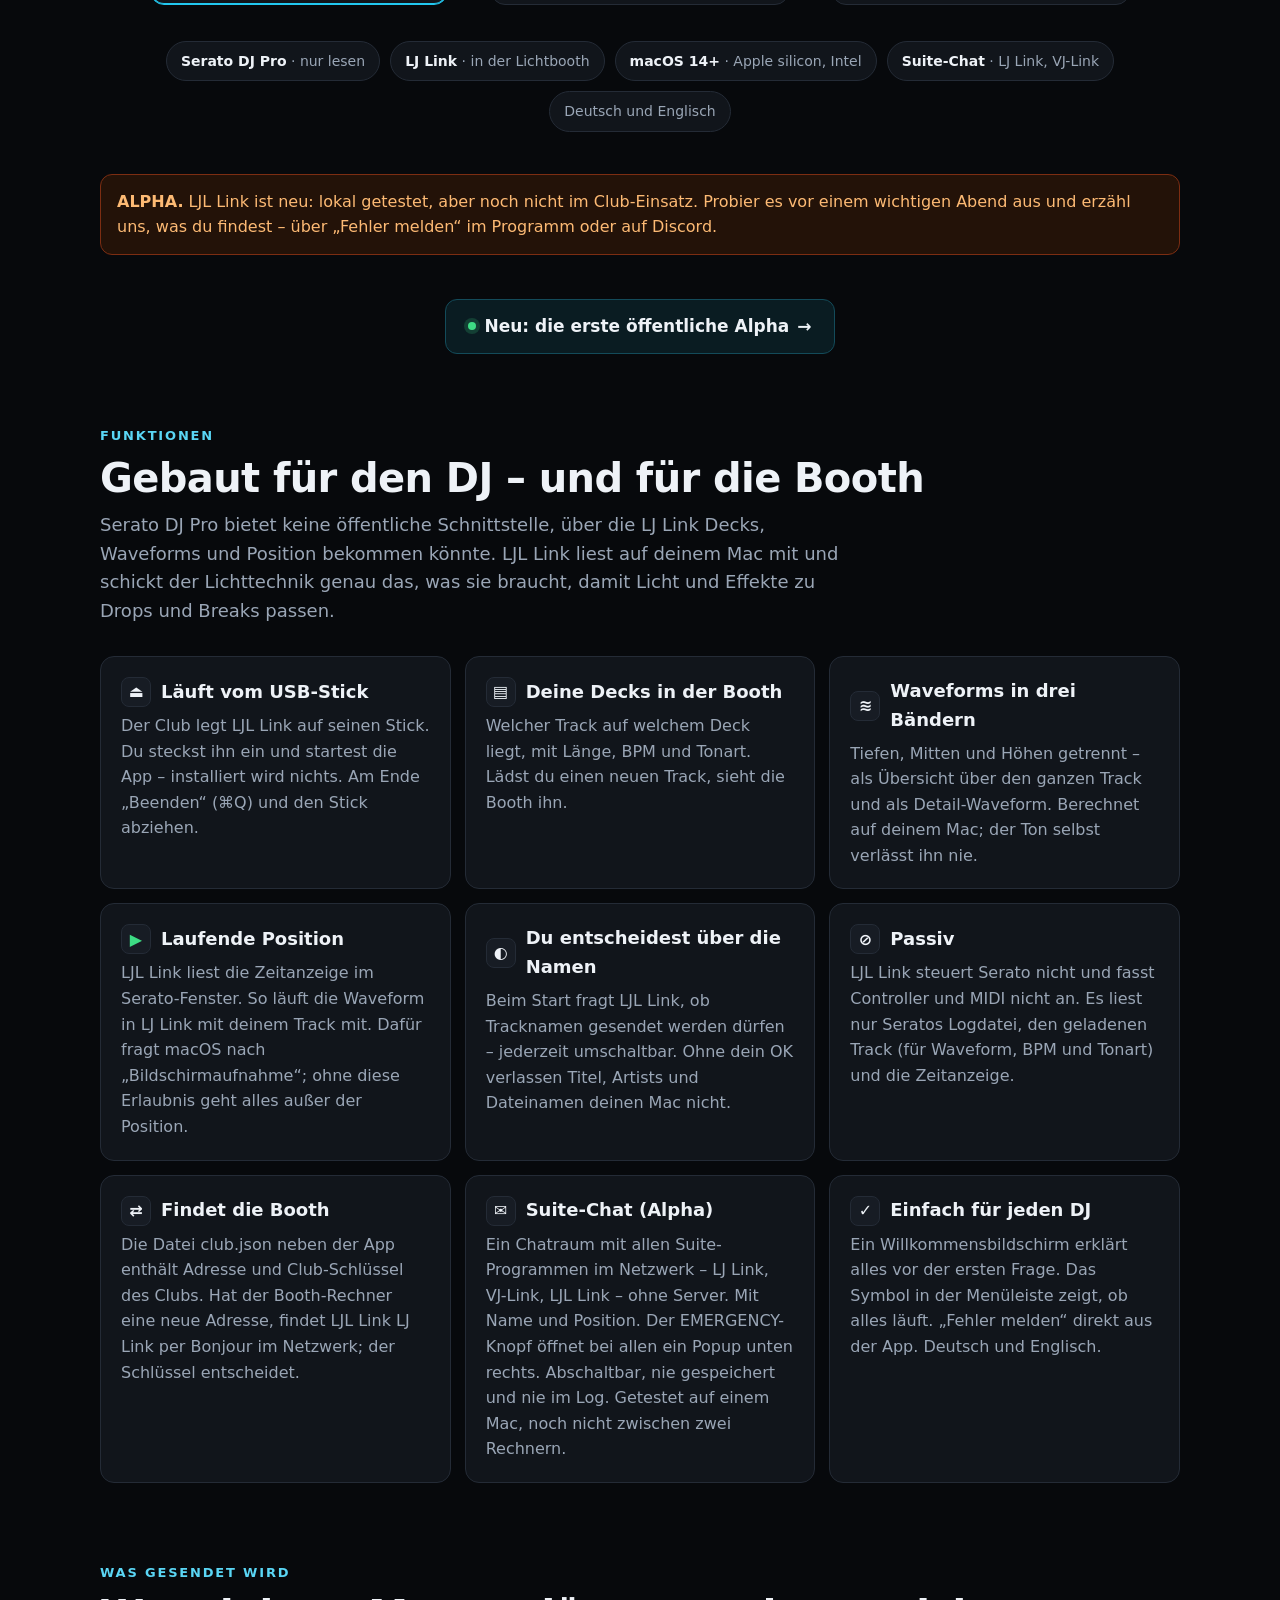
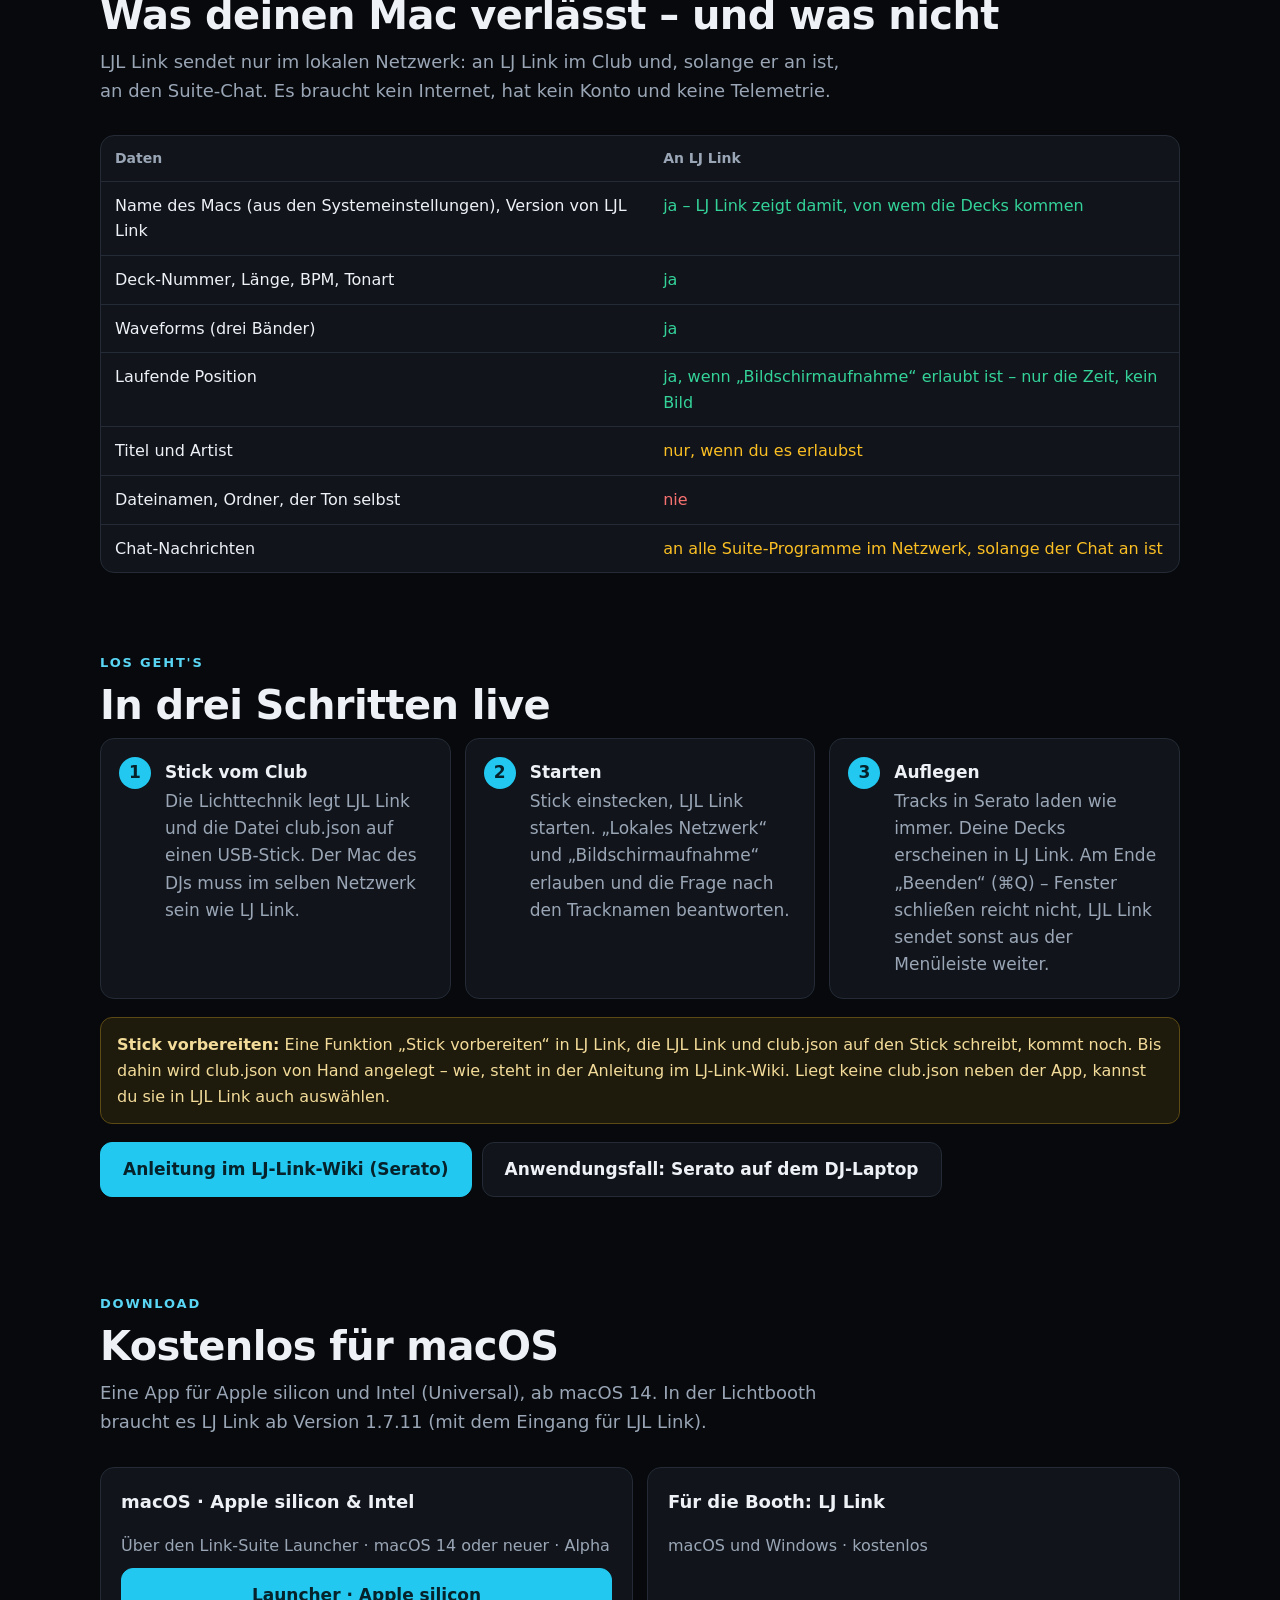
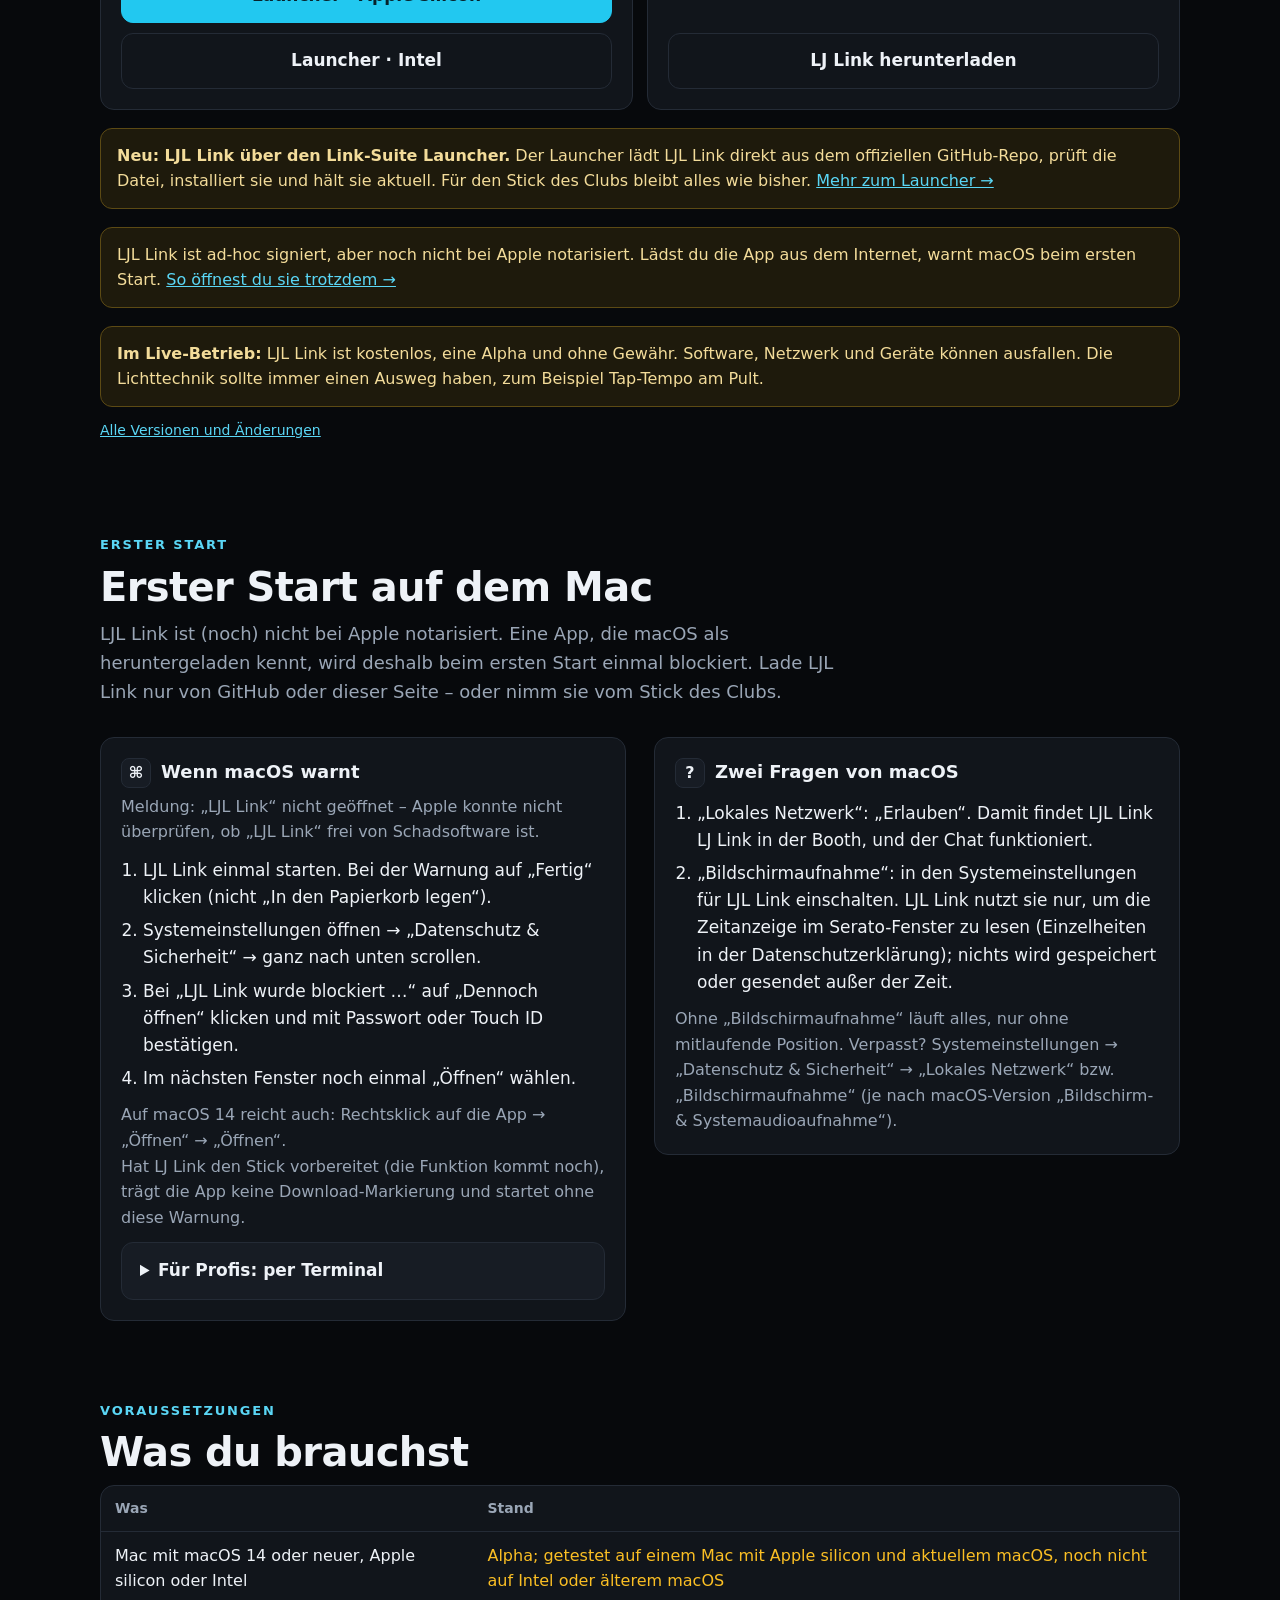
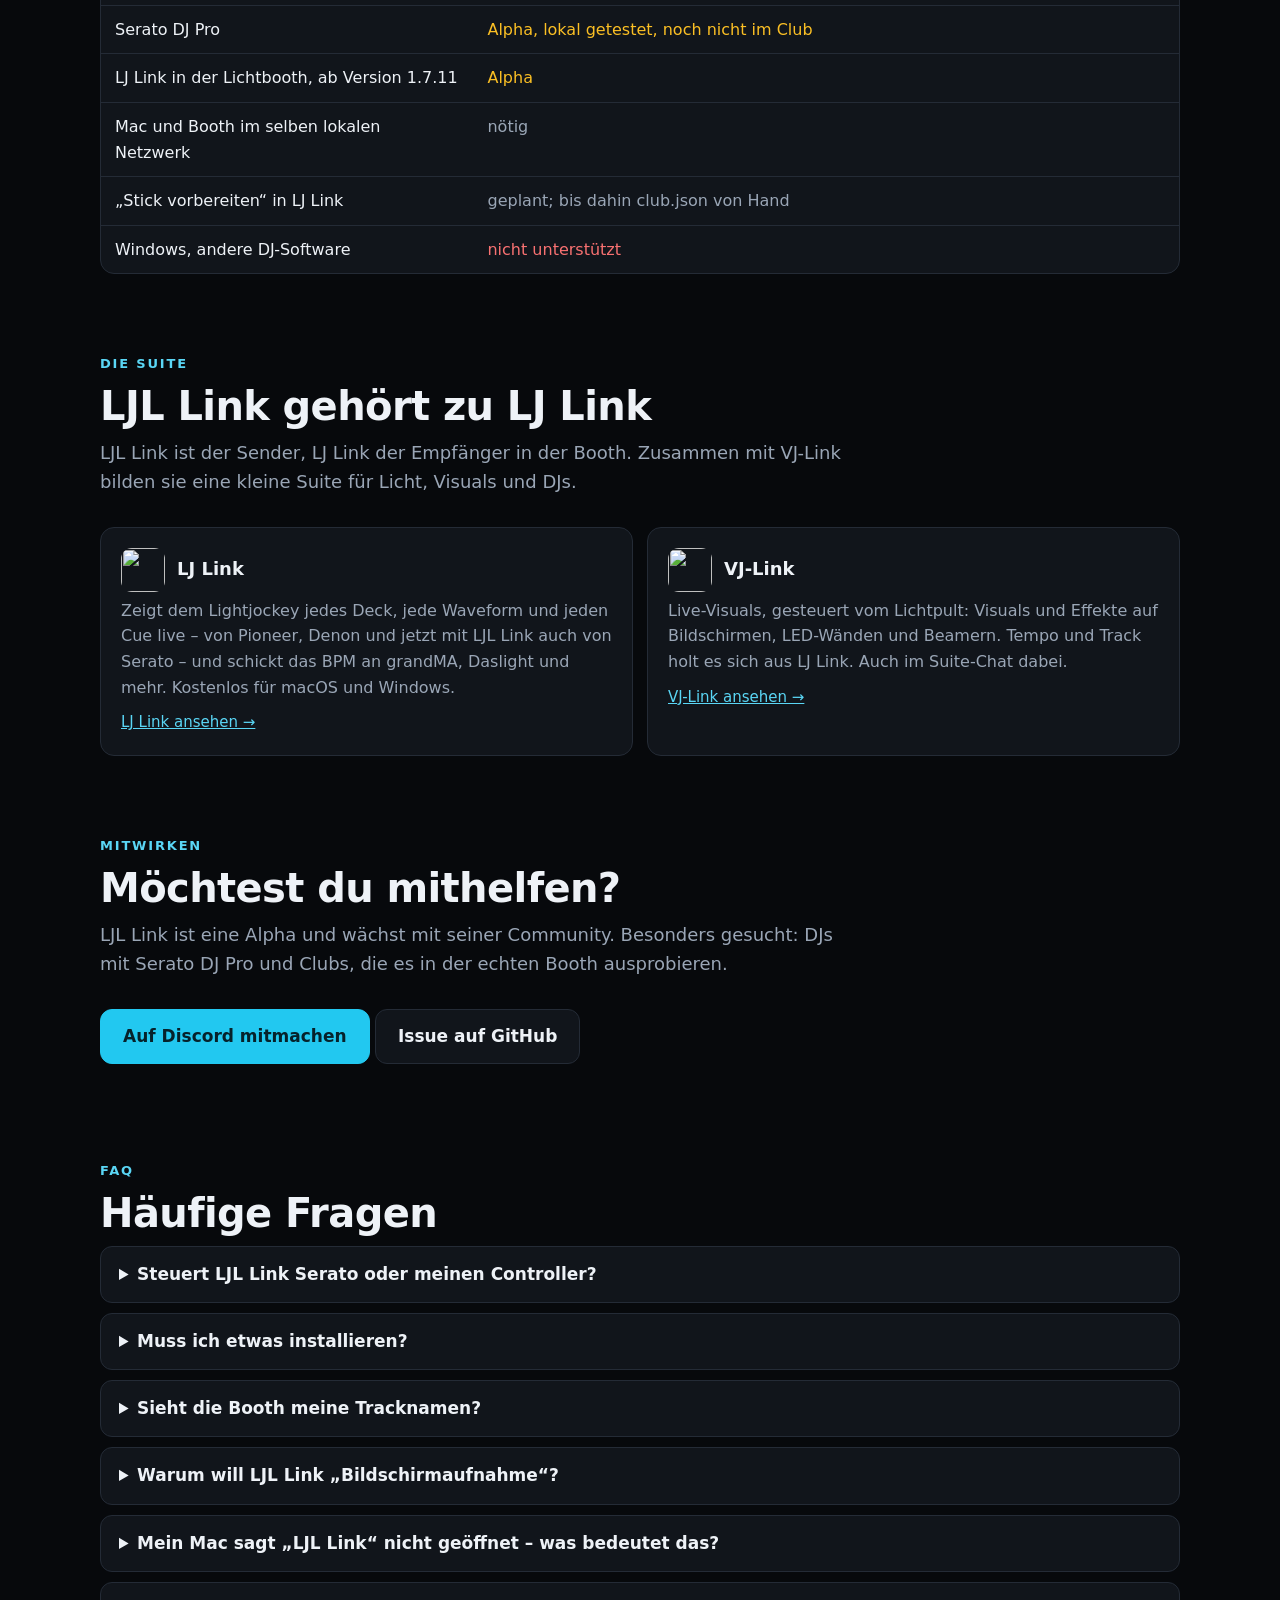
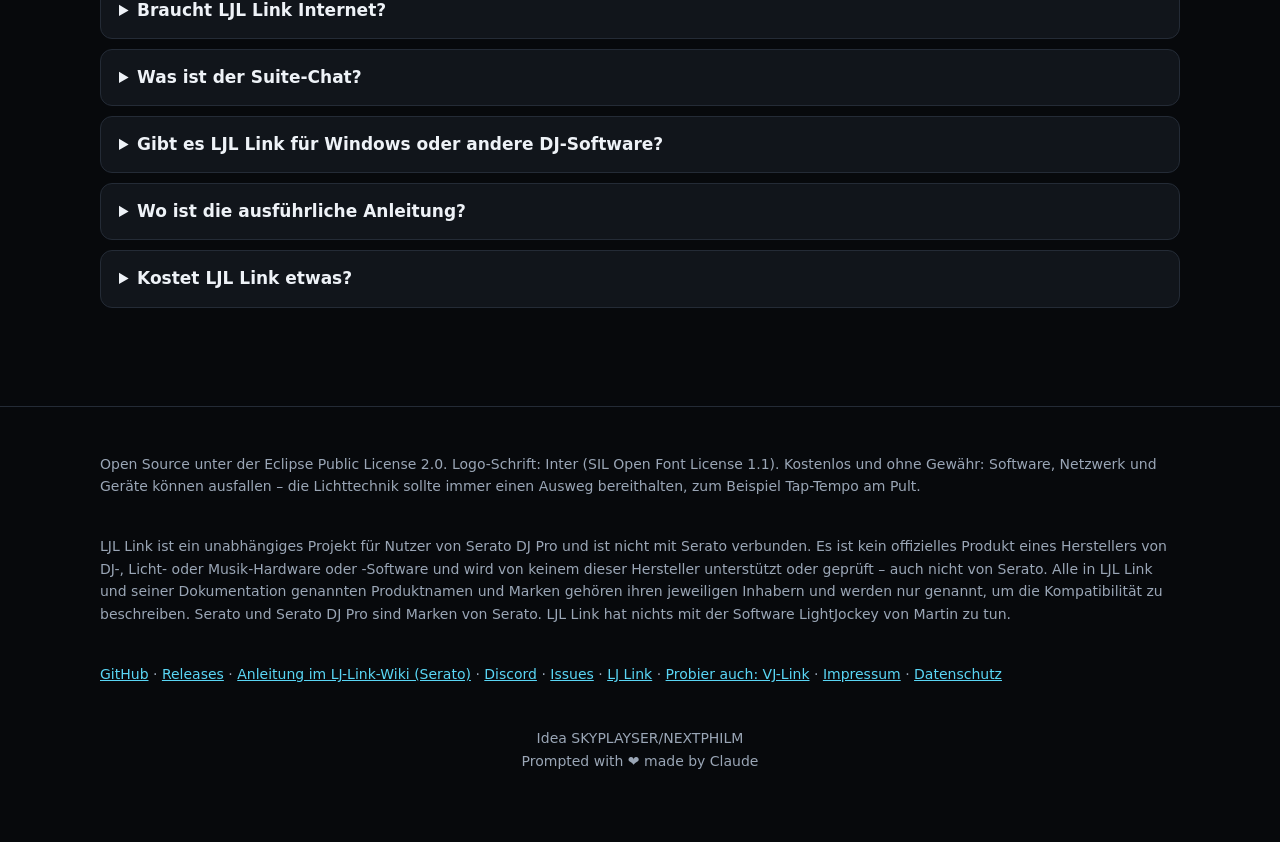
==== commit 6141afcd: "Download nur noch über den Link-Suite Launcher Startseite, Unterseiten, llms.txt und README bieten f" ====
--- a/site/de/index.html
+++ b/site/de/index.html
@@ -29,7 +29,7 @@
 <meta property="og:url" content="https://skyplayser.github.io/LJL-Link/de/">
 <meta name="twitter:card" content="summary_large_image">
 <meta name="twitter:image:alt" content="Logo von LJL Link: ein USB-Stick mit fünf farbigen Fadern. Serato-Decks in die Lichtbooth.">
-<script type="application/ld+json">{"@context":"https://schema.org","@graph":[{"@type":"WebSite","@id":"https://skyplayser.github.io/LJL-Link/#website","name":"LJL Link","url":"https://skyplayser.github.io/LJL-Link/","inLanguage":["en","de"]},{"@type":"SoftwareApplication","@id":"https://skyplayser.github.io/LJL-Link/#app","name":"LJL Link","url":"https://skyplayser.github.io/LJL-Link/","applicationCategory":"MultimediaApplication","applicationSubCategory":"DJ and lighting software","operatingSystem":"macOS 14+","isAccessibleForFree":true,"offers":{"@type":"Offer","price":"0","priceCurrency":"EUR"},"downloadUrl":"https://github.com/skyplayser/LJL-Link/releases/latest","image":"https://skyplayser.github.io/LJL-Link/images/logo.png","license":"https://www.eclipse.org/legal/epl-2.0/","author":{"@type":"Organization","name":"NEXTPHILM","url":"https://github.com/skyplayser"},"sameAs":["https://github.com/skyplayser/LJL-Link"],"isRelatedTo":{"@type":"SoftwareApplication","name":"LJ Link","url":"https://skyplayser.github.io/LJ-Link/"}}]}</script>
+<script type="application/ld+json">{"@context":"https://schema.org","@graph":[{"@type":"WebSite","@id":"https://skyplayser.github.io/LJL-Link/#website","name":"LJL Link","url":"https://skyplayser.github.io/LJL-Link/","inLanguage":["en","de"]},{"@type":"SoftwareApplication","@id":"https://skyplayser.github.io/LJL-Link/#app","name":"LJL Link","url":"https://skyplayser.github.io/LJL-Link/","applicationCategory":"MultimediaApplication","applicationSubCategory":"DJ and lighting software","operatingSystem":"macOS 14+","isAccessibleForFree":true,"offers":{"@type":"Offer","price":"0","priceCurrency":"EUR"},"downloadUrl":"https://github.com/skyplayser/Link-Suite/releases/latest","image":"https://skyplayser.github.io/LJL-Link/images/logo.png","license":"https://www.eclipse.org/legal/epl-2.0/","author":{"@type":"Organization","name":"NEXTPHILM","url":"https://github.com/skyplayser"},"sameAs":["https://github.com/skyplayser/LJL-Link"],"isRelatedTo":{"@type":"SoftwareApplication","name":"LJ Link","url":"https://skyplayser.github.io/LJ-Link/"}}]}</script>
 <link rel="stylesheet" href="../style.css">
 </head>
 <body>
@@ -137,9 +137,10 @@
     <h2>Kostenlos für macOS</h2>
     <p class="lead"><span>Eine App für Apple silicon und Intel (Universal), ab macOS 14. In der Lichtbooth braucht es LJ Link ab Version 1.7.11 (mit dem Eingang für LJL Link).</span> <span id="dl-version"></span></p>
     <div class="dl">
-      <div class="card" data-os="mac"><h3>macOS · Apple silicon &amp; Intel</h3><p>macOS 14 Sonoma oder neuer · Alpha</p><a class="btn primary" href="https://github.com/skyplayser/LJL-Link/releases/latest">Zur aktuellen Version</a></div>
+      <div class="card" data-os="mac"><h3>macOS · Apple silicon &amp; Intel</h3><p>Über den Link-Suite Launcher · macOS 14 oder neuer · Alpha</p><a class="btn primary" href="https://github.com/skyplayser/Link-Suite/releases/latest/download/Link-Suite-macos-arm64.dmg">Launcher · Apple silicon</a> <a class="btn" href="https://github.com/skyplayser/Link-Suite/releases/latest/download/Link-Suite-macos-intel.dmg">Launcher · Intel</a></div>
       <div class="card"><h3>Für die Booth: LJ Link</h3><p>macOS und Windows · kostenlos</p><a class="btn" href="https://skyplayser.github.io/LJ-Link/de/#download">LJ Link herunterladen</a></div>
     </div>
+    <div class="note"><b>Neu: LJL Link über den Link-Suite Launcher.</b> Der Launcher lädt LJL Link direkt aus dem offiziellen GitHub-Repo, prüft die Datei, installiert sie und hält sie aktuell. Für den Stick des Clubs bleibt alles wie bisher. <a href="https://skyplayser.github.io/Link-Suite/">Mehr zum Launcher →</a></div>
     <div class="note"><span>LJL Link ist ad-hoc signiert, aber noch nicht bei Apple notarisiert. Lädst du die App aus dem Internet, warnt macOS beim ersten Start.</span> <a href="#install">So öffnest du sie trotzdem →</a></div>
     <div class="note"><b>Im Live-Betrieb:</b> <span>LJL Link ist kostenlos, eine Alpha und ohne Gewähr. Software, Netzwerk und Geräte können ausfallen. Die Lichttechnik sollte immer einen Ausweg haben, zum Beispiel Tap-Tempo am Pult.</span></div>
     <p class="meta"><a href="https://github.com/skyplayser/LJL-Link/releases">Alle Versionen und Änderungen</a></p>
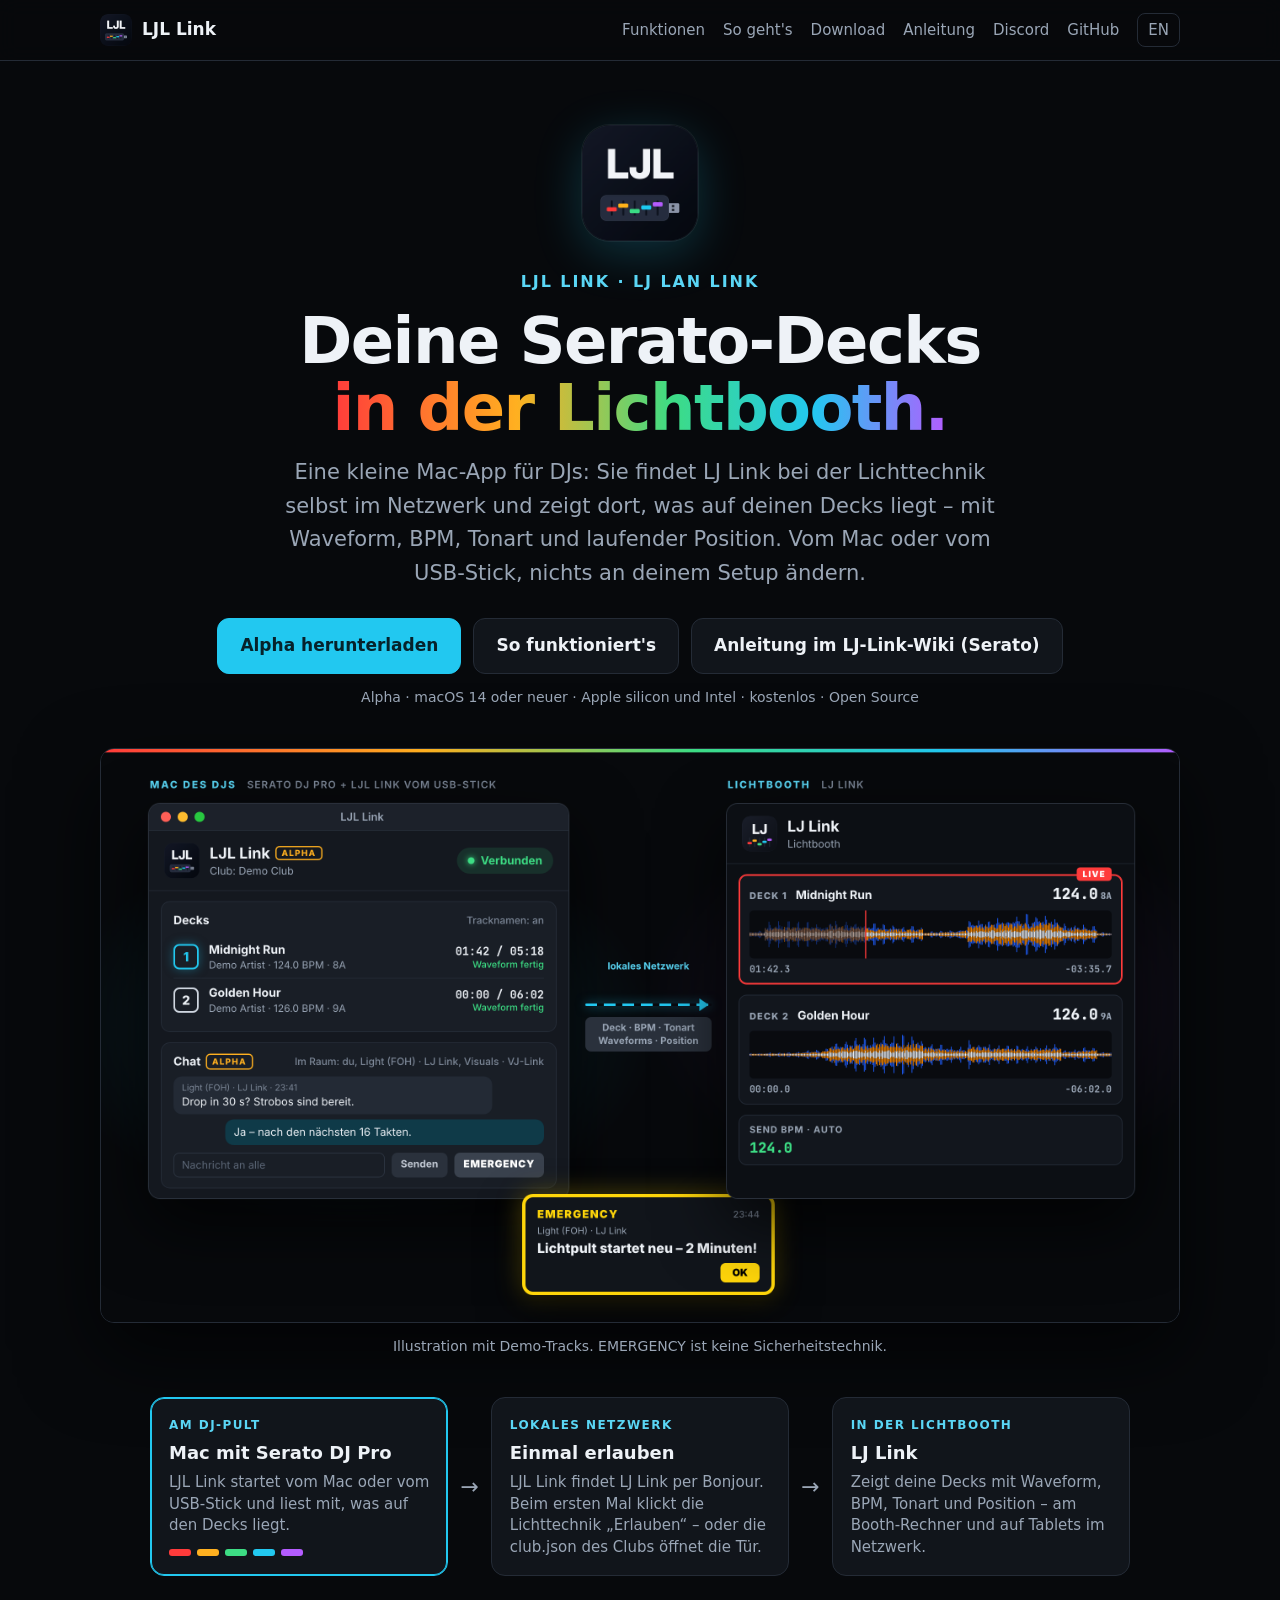
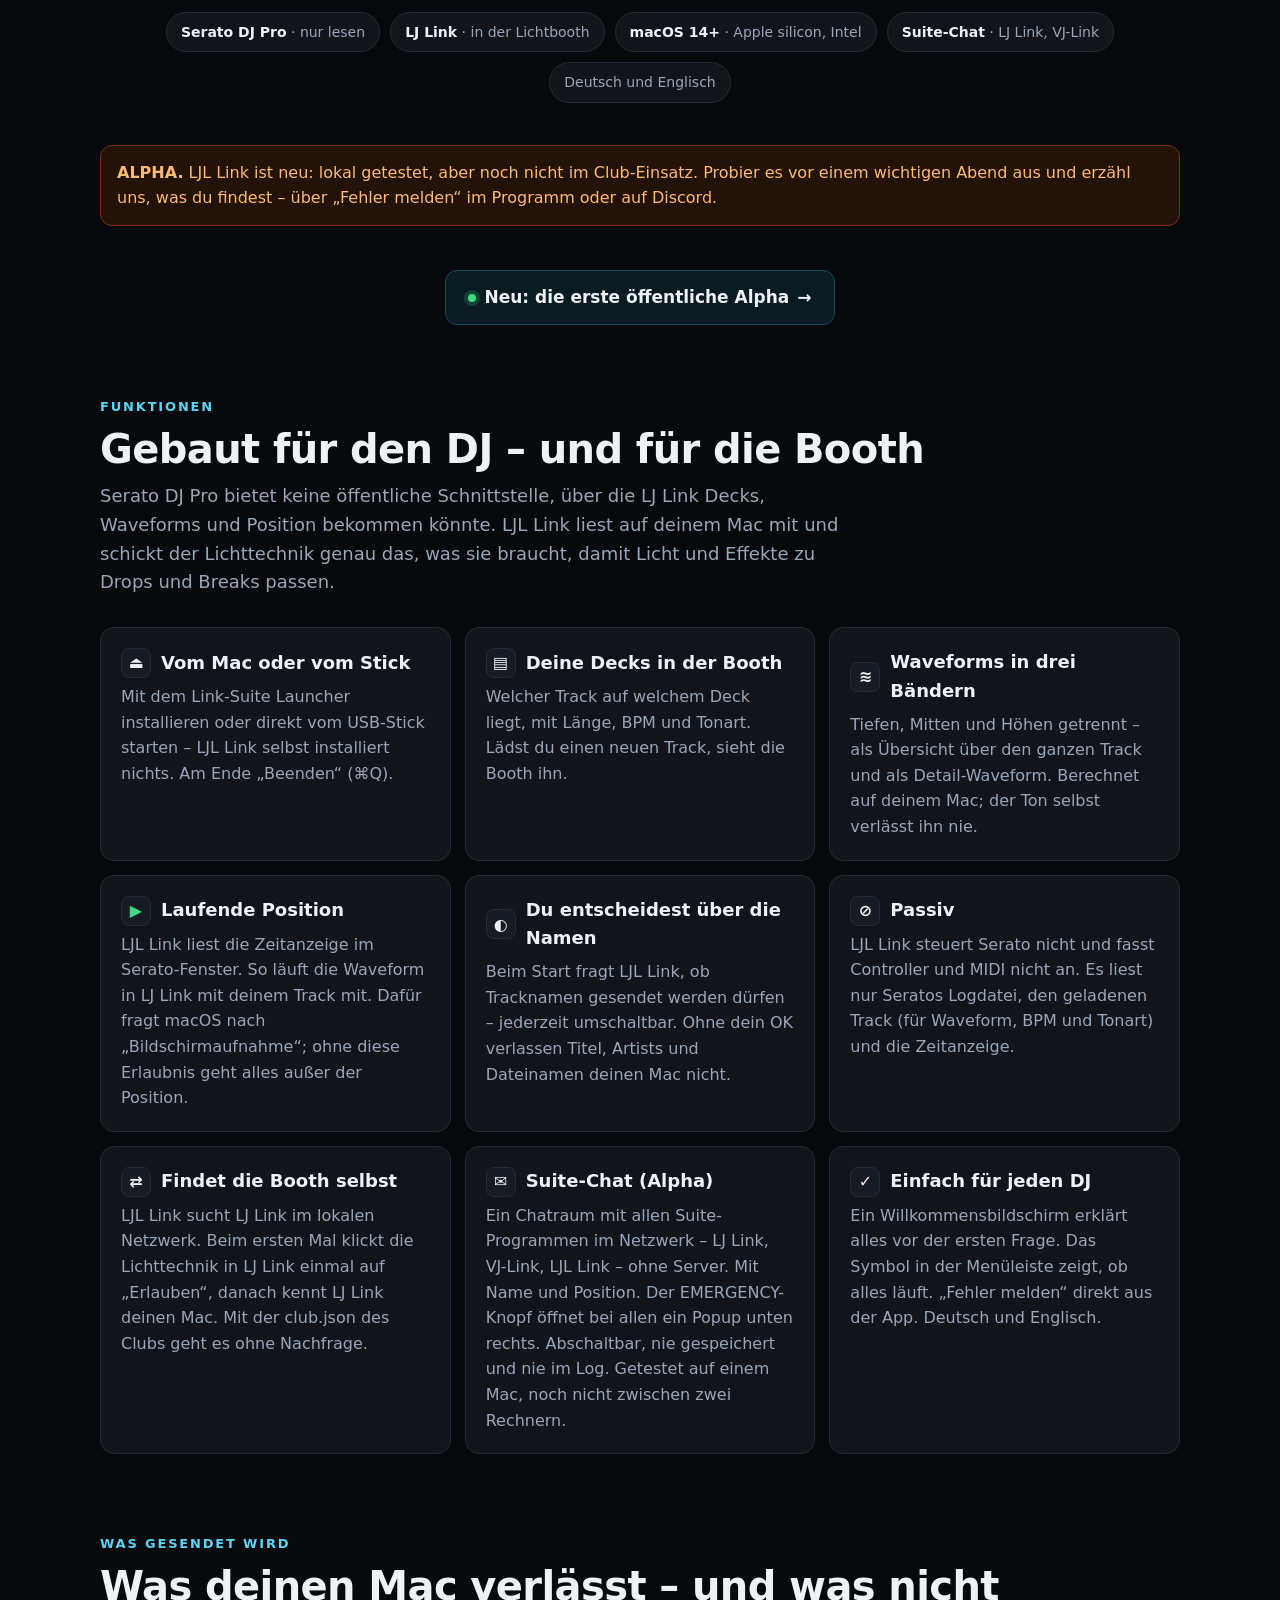
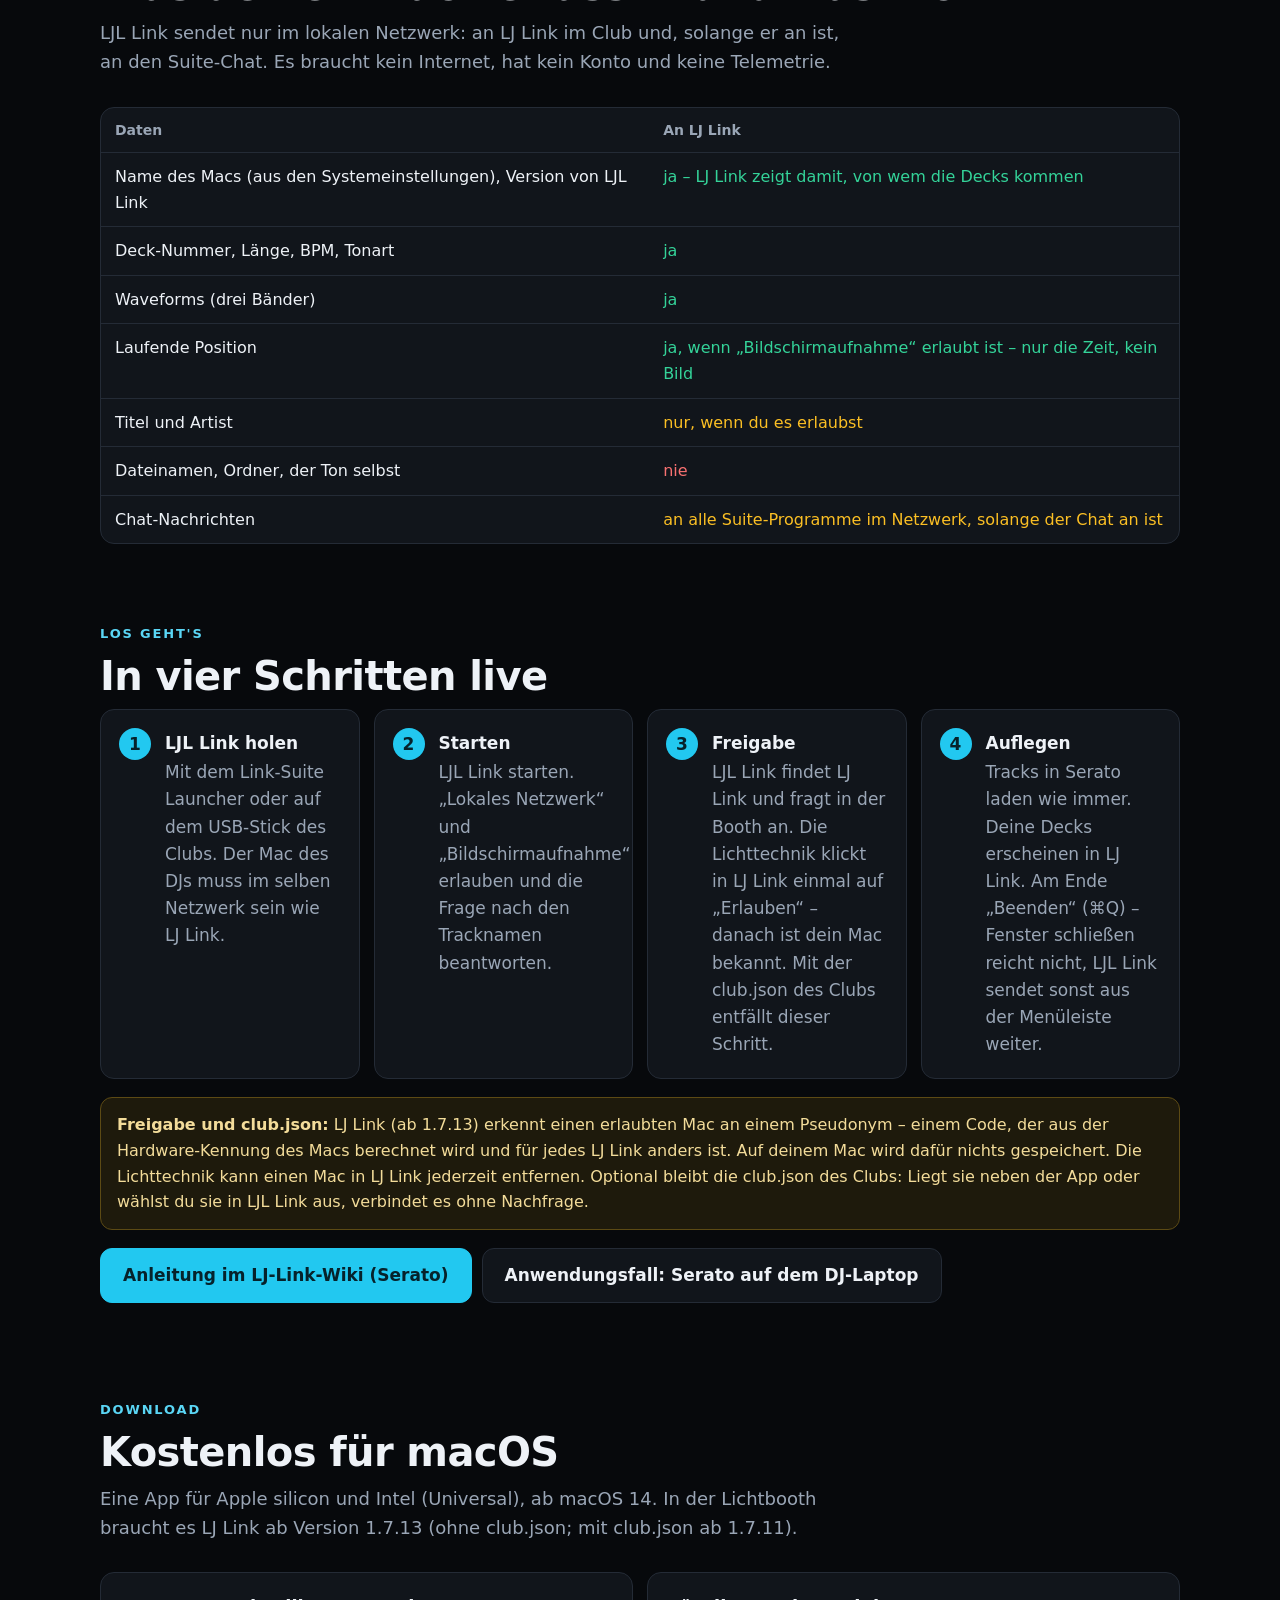
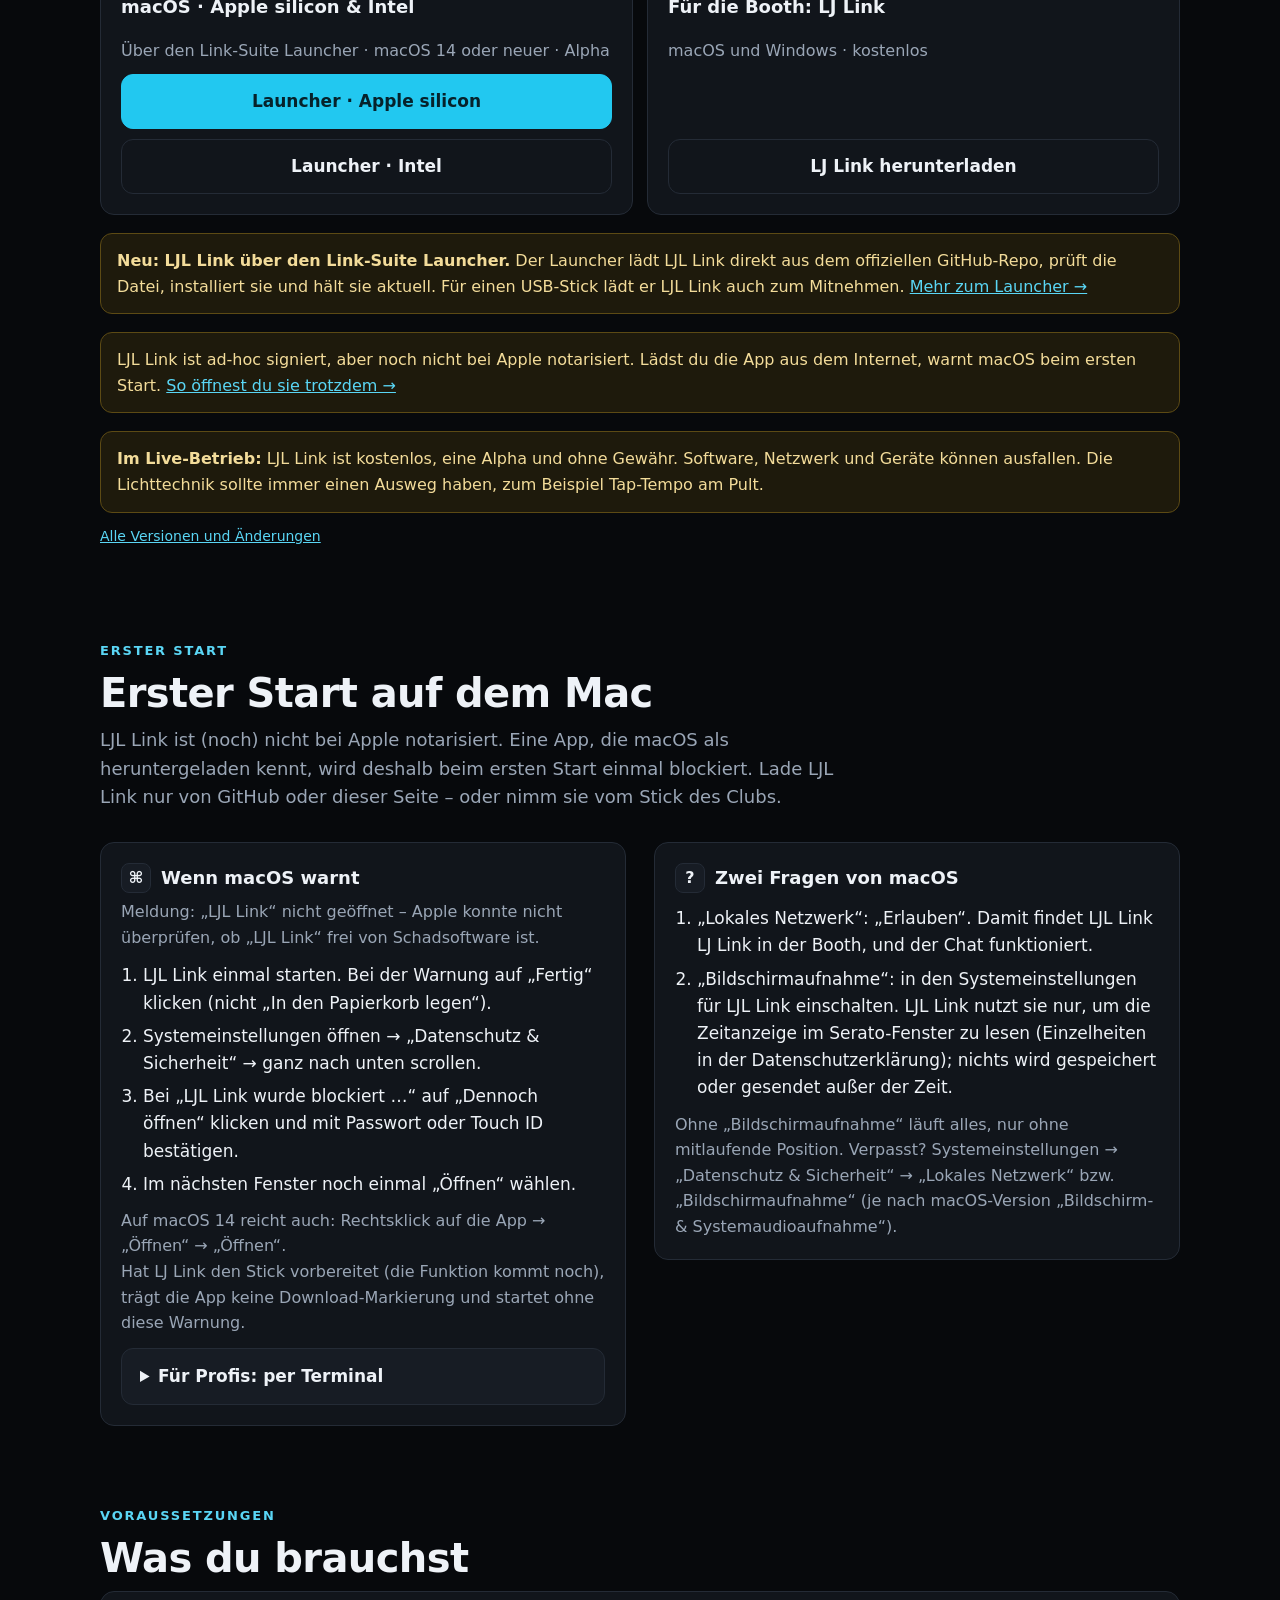
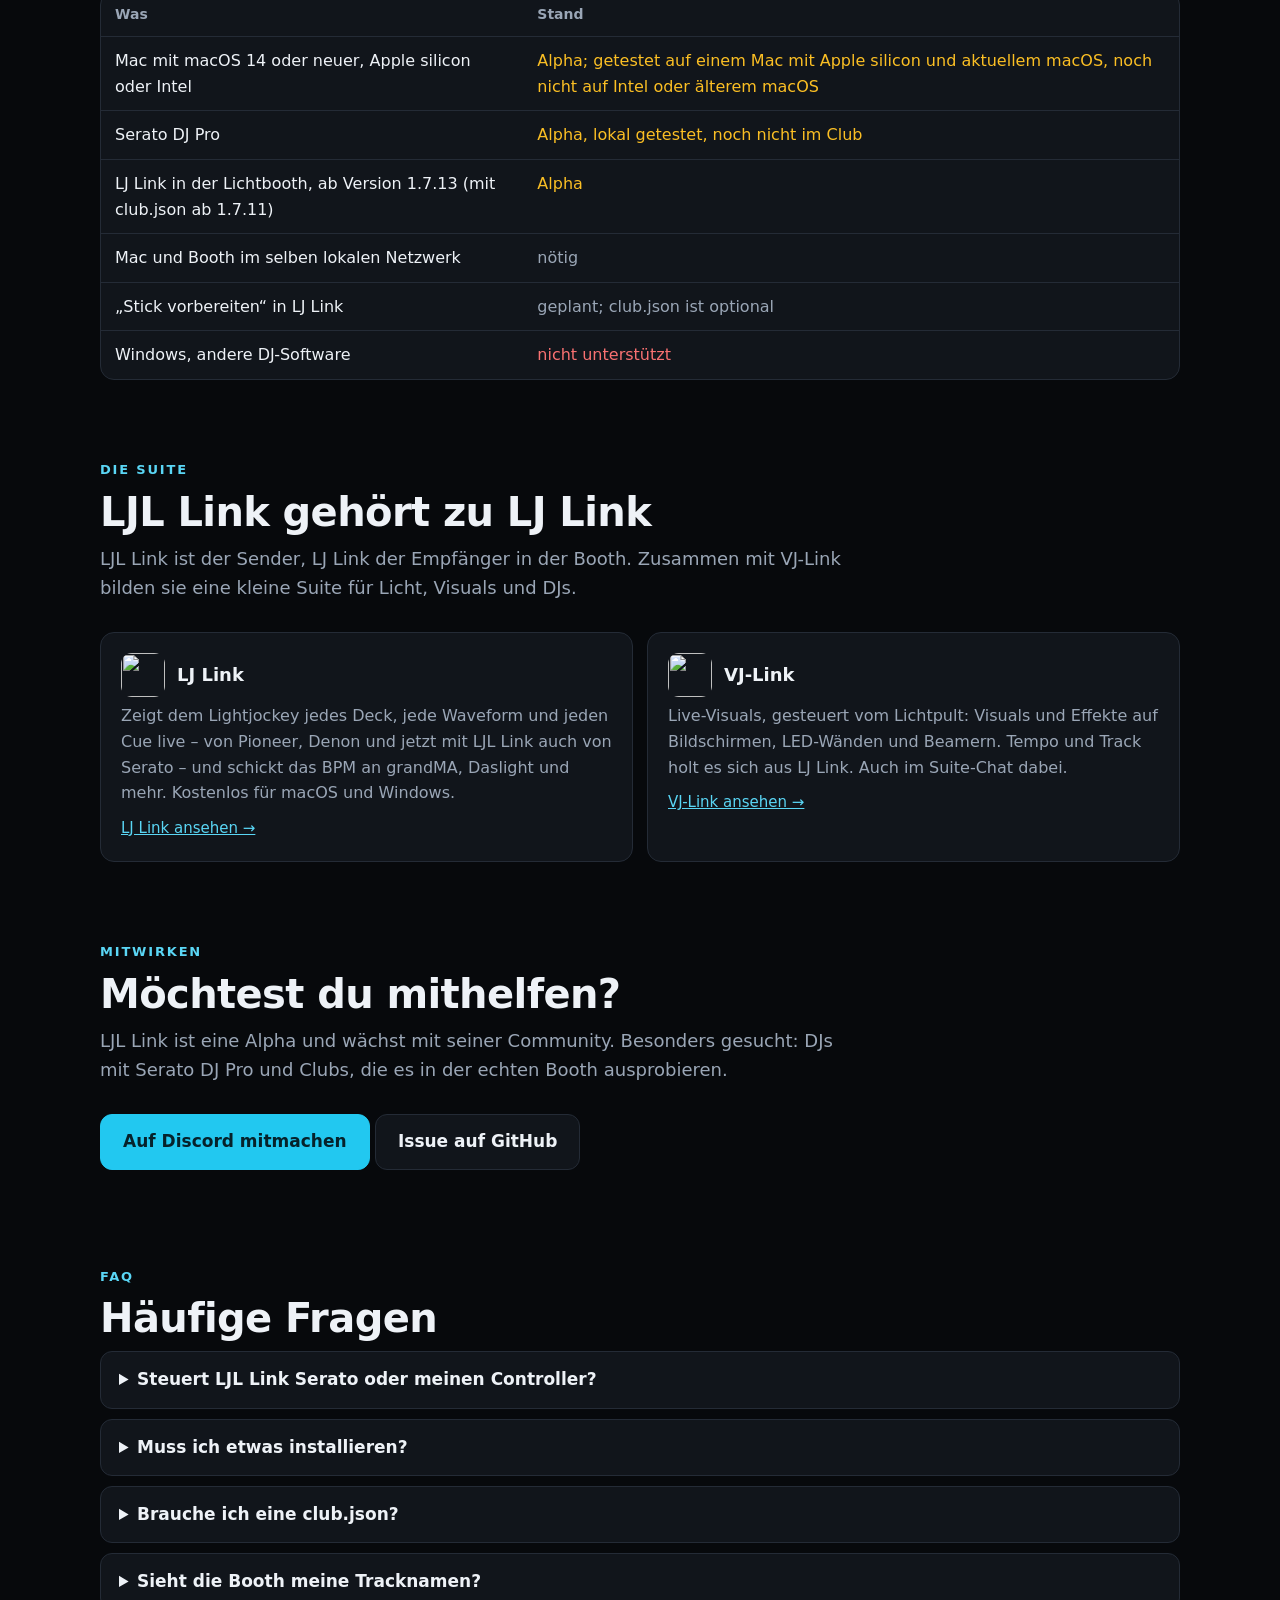
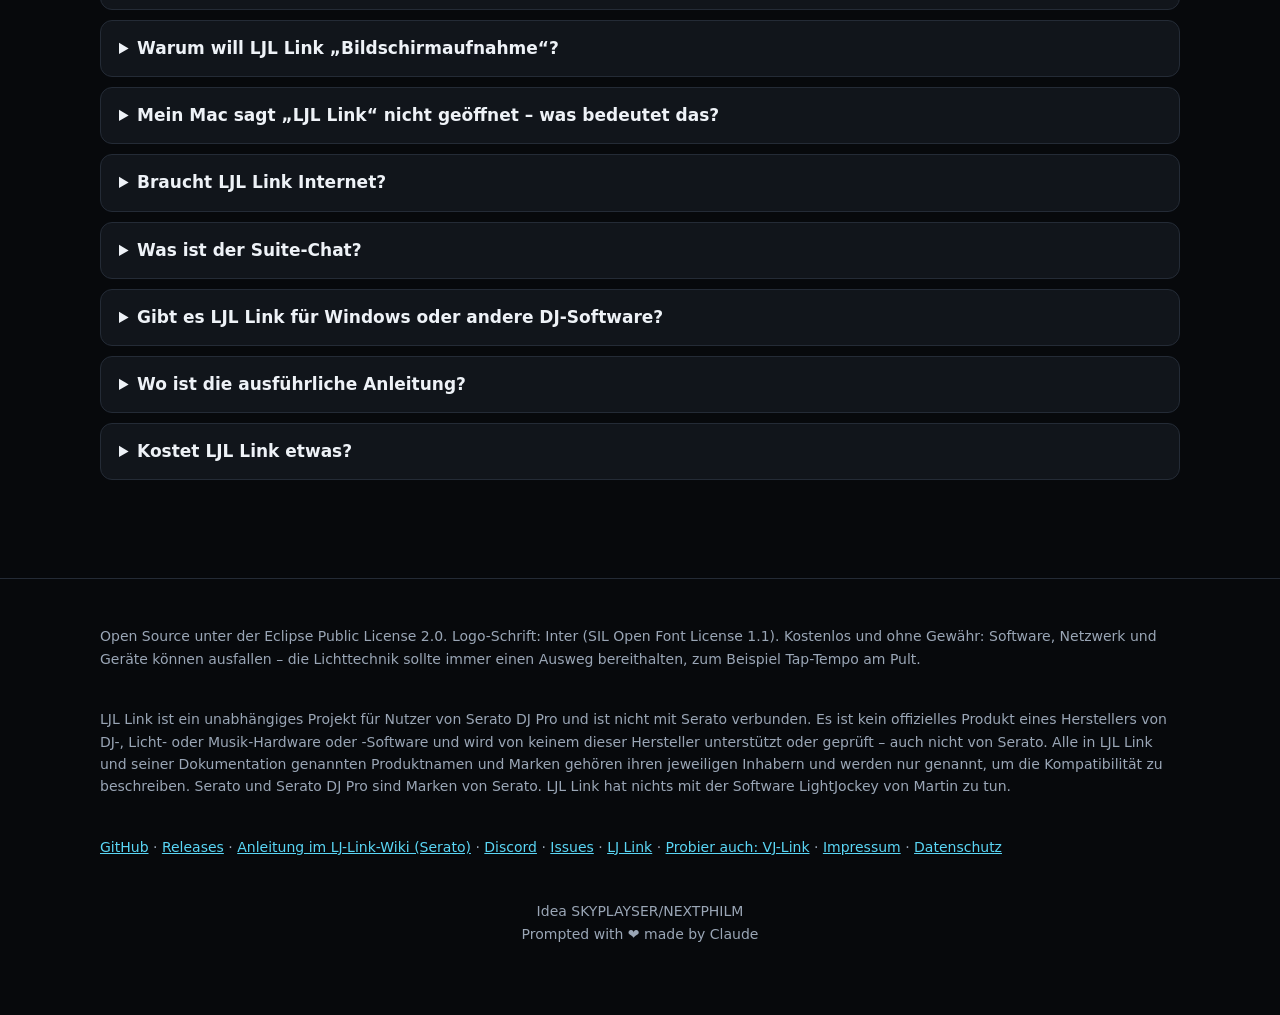
==== commit 14338453: "LJL Link 0.4.0: finds the booth by itself, approval without club.json Without club.json LJL Link fin" ====
--- a/site/de/index.html
+++ b/site/de/index.html
@@ -6,7 +6,7 @@
 <!-- English source of the site. The build (.github/scripts/build_site.py) makes de/index.html from the data-de*
      attributes and writes the sitemap. Elements with must contain plain text only. -->
 <title>LJL Link (LJ LAN Link) – Serato-Decks für die Lichtbooth (Alpha)</title>
-<meta name="description" content="Kostenlose Mac-App für DJs mit Serato DJ Pro: läuft vom USB-Stick des Clubs und schickt Track, Länge, BPM, Tonart, Waveforms in drei Bändern und die laufende Position jedes Decks an LJ Link in der Lichtbooth. Passiv, Tracknamen nur mit OK des DJs. Alpha.">
+<meta name="description" content="Kostenlose Mac-App für DJs mit Serato DJ Pro: findet LJ Link im Netzwerk selbst und schickt Track, Länge, BPM, Tonart, Waveforms in drei Bändern und die laufende Position jedes Decks an LJ Link in der Lichtbooth. Passiv, Tracknamen nur mit OK des DJs. Alpha.">
 <meta name="robots" content="index, follow, max-image-preview:large, max-snippet:-1">
 <meta name="author" content="SKYPLAYSER / NEXTPHILM">
 <link rel="canonical" href="https://skyplayser.github.io/LJL-Link/de/">
@@ -21,7 +21,7 @@
 <meta property="og:locale" content="de_DE">
 <meta property="og:locale:alternate" content="en_US">
 <meta property="og:title" content="LJL Link – deine Serato-Decks in der Lichtbooth">
-<meta property="og:description" content="Vom USB-Stick des Clubs zu LJ Link: Track, BPM, Tonart, Waveforms und Position jedes Serato-Decks. Nichts installieren, passiv, kostenlos. Alpha für macOS.">
+<meta property="og:description" content="Von deinem Mac oder dem USB-Stick des Clubs zu LJ Link: Track, BPM, Tonart, Waveforms und Position jedes Serato-Decks. Findet die Booth selbst, passiv, kostenlos. Alpha für macOS.">
 <meta property="og:image" content="https://skyplayser.github.io/LJL-Link/images/og.png">
 <meta property="og:image:width" content="1200">
 <meta property="og:image:height" content="630">
@@ -53,7 +53,7 @@
   <div class="hero">
     <img class="logo" src="../images/logo.png" alt="LJL Link logo" width="116" height="116">
     <h1><span class="kicker">LJL Link · LJ LAN Link</span><span>Deine Serato-Decks</span><br><span class="grad">in der Lichtbooth.</span></h1>
-    <p class="tag">Eine kleine Mac-App für DJs: Sie läuft vom USB-Stick des Clubs und zeigt LJ Link bei der Lichttechnik, was auf deinen Decks liegt – mit Waveform, BPM, Tonart und laufender Position. Nichts installieren, nichts an deinem Setup ändern.</p>
+    <p class="tag">Eine kleine Mac-App für DJs: Sie findet LJ Link bei der Lichttechnik selbst im Netzwerk und zeigt dort, was auf deinen Decks liegt – mit Waveform, BPM, Tonart und laufender Position. Vom Mac oder vom USB-Stick, nichts an deinem Setup ändern.</p>
     <div class="cta">
       <a class="btn primary" id="hero-download" href="#download">Alpha herunterladen</a>
       <a class="btn" href="#start">So funktioniert's</a>
@@ -65,9 +65,9 @@
     <p class="meta">Illustration mit Demo-Tracks. EMERGENCY ist keine Sicherheitstechnik.</p>
 
     <div class="flow" role="img" aria-label="DJ-Mac mit Serato DJ Pro und LJL Link, über das lokale Netzwerk zu LJ Link in der Lichtbooth">
-      <div class="node me"><small>Am DJ-Pult</small><b>Mac mit Serato DJ Pro</b><span>LJL Link startet vom USB-Stick des Clubs und liest mit, was auf den Decks liegt.</span><div class="rail" aria-hidden="true"><i style="background:#ff3b3b"></i><i style="background:#ffb020"></i><i style="background:#3ddc84"></i><i style="background:#22c8f0"></i><i style="background:#b45cff"></i></div></div>
+      <div class="node me"><small>Am DJ-Pult</small><b>Mac mit Serato DJ Pro</b><span>LJL Link startet vom Mac oder vom USB-Stick und liest mit, was auf den Decks liegt.</span><div class="rail" aria-hidden="true"><i style="background:#ff3b3b"></i><i style="background:#ffb020"></i><i style="background:#3ddc84"></i><i style="background:#22c8f0"></i><i style="background:#b45cff"></i></div></div>
       <div class="arrow" aria-hidden="true">→</div>
-      <div class="node"><small>Lokales Netzwerk</small><b>Club-Schlüssel aus club.json</b><span>Die Datei auf dem Stick sagt, wohin gesendet wird. Hat die Booth eine neue Adresse, findet LJL Link sie per Bonjour.</span></div>
+      <div class="node"><small>Lokales Netzwerk</small><b>Einmal erlauben</b><span>LJL Link findet LJ Link per Bonjour. Beim ersten Mal klickt die Lichttechnik „Erlauben“ – oder die club.json des Clubs öffnet die Tür.</span></div>
       <div class="arrow" aria-hidden="true">→</div>
       <div class="node"><small>In der Lichtbooth</small><b>LJ Link</b><span>Zeigt deine Decks mit Waveform, BPM, Tonart und Position – am Booth-Rechner und auf Tablets im Netzwerk.</span></div>
     </div>
@@ -90,13 +90,13 @@
     <h2>Gebaut für den DJ – und für die Booth</h2>
     <p class="lead">Serato DJ Pro bietet keine öffentliche Schnittstelle, über die LJ Link Decks, Waveforms und Position bekommen könnte. LJL Link liest auf deinem Mac mit und schickt der Lichttechnik genau das, was sie braucht, damit Licht und Effekte zu Drops und Breaks passen.</p>
     <div class="grid">
-      <div class="card"><h3><span class="ico">⏏</span><span>Läuft vom USB-Stick</span></h3><p>Der Club legt LJL Link auf seinen Stick. Du steckst ihn ein und startest die App – installiert wird nichts. Am Ende „Beenden“ (⌘Q) und den Stick abziehen.</p></div>
+      <div class="card"><h3><span class="ico">⏏</span><span>Vom Mac oder vom Stick</span></h3><p>Mit dem Link-Suite Launcher installieren oder direkt vom USB-Stick starten – LJL Link selbst installiert nichts. Am Ende „Beenden“ (⌘Q).</p></div>
       <div class="card"><h3><span class="ico">▤</span><span>Deine Decks in der Booth</span></h3><p>Welcher Track auf welchem Deck liegt, mit Länge, BPM und Tonart. Lädst du einen neuen Track, sieht die Booth ihn.</p></div>
       <div class="card"><h3><span class="ico">≋</span><span>Waveforms in drei Bändern</span></h3><p>Tiefen, Mitten und Höhen getrennt – als Übersicht über den ganzen Track und als Detail-Waveform. Berechnet auf deinem Mac; der Ton selbst verlässt ihn nie.</p></div>
       <div class="card"><h3><span class="ico" style="color:var(--green)">▶</span><span>Laufende Position</span></h3><p>LJL Link liest die Zeitanzeige im Serato-Fenster. So läuft die Waveform in LJ Link mit deinem Track mit. Dafür fragt macOS nach „Bildschirmaufnahme“; ohne diese Erlaubnis geht alles außer der Position.</p></div>
       <div class="card"><h3><span class="ico">◐</span><span>Du entscheidest über die Namen</span></h3><p>Beim Start fragt LJL Link, ob Tracknamen gesendet werden dürfen – jederzeit umschaltbar. Ohne dein OK verlassen Titel, Artists und Dateinamen deinen Mac nicht.</p></div>
       <div class="card"><h3><span class="ico">⊘</span><span>Passiv</span></h3><p>LJL Link steuert Serato nicht und fasst Controller und MIDI nicht an. Es liest nur Seratos Logdatei, den geladenen Track (für Waveform, BPM und Tonart) und die Zeitanzeige.</p></div>
-      <div class="card"><h3><span class="ico">⇄</span><span>Findet die Booth</span></h3><p>Die Datei club.json neben der App enthält Adresse und Club-Schlüssel des Clubs. Hat der Booth-Rechner eine neue Adresse, findet LJL Link LJ Link per Bonjour im Netzwerk; der Schlüssel entscheidet.</p></div>
+      <div class="card"><h3><span class="ico">⇄</span><span>Findet die Booth selbst</span></h3><p>LJL Link sucht LJ Link im lokalen Netzwerk. Beim ersten Mal klickt die Lichttechnik in LJ Link einmal auf „Erlauben“, danach kennt LJ Link deinen Mac. Mit der club.json des Clubs geht es ohne Nachfrage.</p></div>
       <div class="card"><h3><span class="ico">✉</span><span>Suite-Chat (Alpha)</span></h3><p>Ein Chatraum mit allen Suite-Programmen im Netzwerk – LJ Link, VJ-Link, LJL Link – ohne Server. Mit Name und Position. Der EMERGENCY-Knopf öffnet bei allen ein Popup unten rechts. Abschaltbar, nie gespeichert und nie im Log. Getestet auf einem Mac, noch nicht zwischen zwei Rechnern.</p></div>
       <div class="card"><h3><span class="ico">✓</span><span>Einfach für jeden DJ</span></h3><p>Ein Willkommensbildschirm erklärt alles vor der ersten Frage. Das Symbol in der Menüleiste zeigt, ob alles läuft. „Fehler melden“ direkt aus der App. Deutsch und Englisch.</p></div>
     </div>
@@ -122,25 +122,26 @@
 
   <section id="start">
     <p class="eyebrow">Los geht's</p>
-    <h2>In drei Schritten live</h2>
+    <h2>In vier Schritten live</h2>
     <ol class="steps">
-      <li><b>Stick vom Club</b><span>Die Lichttechnik legt LJL Link und die Datei club.json auf einen USB-Stick. Der Mac des DJs muss im selben Netzwerk sein wie LJ Link.</span></li>
-      <li><b>Starten</b><span>Stick einstecken, LJL Link starten. „Lokales Netzwerk“ und „Bildschirmaufnahme“ erlauben und die Frage nach den Tracknamen beantworten.</span></li>
+      <li><b>LJL Link holen</b><span>Mit dem Link-Suite Launcher oder auf dem USB-Stick des Clubs. Der Mac des DJs muss im selben Netzwerk sein wie LJ Link.</span></li>
+      <li><b>Starten</b><span>LJL Link starten. „Lokales Netzwerk“ und „Bildschirmaufnahme“ erlauben und die Frage nach den Tracknamen beantworten.</span></li>
+      <li><b>Freigabe</b><span>LJL Link findet LJ Link und fragt in der Booth an. Die Lichttechnik klickt in LJ Link einmal auf „Erlauben“ – danach ist dein Mac bekannt. Mit der club.json des Clubs entfällt dieser Schritt.</span></li>
       <li><b>Auflegen</b><span>Tracks in Serato laden wie immer. Deine Decks erscheinen in LJ Link. Am Ende „Beenden“ (⌘Q) – Fenster schließen reicht nicht, LJL Link sendet sonst aus der Menüleiste weiter.</span></li>
     </ol>
-    <div class="note"><b>Stick vorbereiten:</b> <span>Eine Funktion „Stick vorbereiten“ in LJ Link, die LJL Link und club.json auf den Stick schreibt, kommt noch. Bis dahin wird club.json von Hand angelegt – wie, steht in der Anleitung im LJ-Link-Wiki. Liegt keine club.json neben der App, kannst du sie in LJL Link auch auswählen.</span></div>
+    <div class="note"><b>Freigabe und club.json:</b> <span>LJ Link (ab 1.7.13) erkennt einen erlaubten Mac an einem Pseudonym – einem Code, der aus der Hardware-Kennung des Macs berechnet wird und für jedes LJ Link anders ist. Auf deinem Mac wird dafür nichts gespeichert. Die Lichttechnik kann einen Mac in LJ Link jederzeit entfernen. Optional bleibt die club.json des Clubs: Liegt sie neben der App oder wählst du sie in LJL Link aus, verbindet es ohne Nachfrage.</span></div>
     <p style="margin-top:18px;display:flex;gap:10px;flex-wrap:wrap"><a class="btn primary" href="https://skyplayser.github.io/LJ-Link/de/wiki-serato.html#ljl-link">Anleitung im LJ-Link-Wiki (Serato)</a> <a class="btn" href="https://skyplayser.github.io/LJ-Link/de/wiki-case-serato.html">Anwendungsfall: Serato auf dem DJ-Laptop</a></p>
   </section>
 
   <section id="download">
     <p class="eyebrow">Download</p>
     <h2>Kostenlos für macOS</h2>
-    <p class="lead"><span>Eine App für Apple silicon und Intel (Universal), ab macOS 14. In der Lichtbooth braucht es LJ Link ab Version 1.7.11 (mit dem Eingang für LJL Link).</span> <span id="dl-version"></span></p>
+    <p class="lead"><span>Eine App für Apple silicon und Intel (Universal), ab macOS 14. In der Lichtbooth braucht es LJ Link ab Version 1.7.13 (ohne club.json; mit club.json ab 1.7.11).</span> <span id="dl-version"></span></p>
     <div class="dl">
       <div class="card" data-os="mac"><h3>macOS · Apple silicon &amp; Intel</h3><p>Über den Link-Suite Launcher · macOS 14 oder neuer · Alpha</p><a class="btn primary" href="https://github.com/skyplayser/Link-Suite/releases/latest/download/Link-Suite-macos-arm64.dmg">Launcher · Apple silicon</a> <a class="btn" href="https://github.com/skyplayser/Link-Suite/releases/latest/download/Link-Suite-macos-intel.dmg">Launcher · Intel</a></div>
       <div class="card"><h3>Für die Booth: LJ Link</h3><p>macOS und Windows · kostenlos</p><a class="btn" href="https://skyplayser.github.io/LJ-Link/de/#download">LJ Link herunterladen</a></div>
     </div>
-    <div class="note"><b>Neu: LJL Link über den Link-Suite Launcher.</b> Der Launcher lädt LJL Link direkt aus dem offiziellen GitHub-Repo, prüft die Datei, installiert sie und hält sie aktuell. Für den Stick des Clubs bleibt alles wie bisher. <a href="https://skyplayser.github.io/Link-Suite/">Mehr zum Launcher →</a></div>
+    <div class="note"><b>Neu: LJL Link über den Link-Suite Launcher.</b> <span>Der Launcher lädt LJL Link direkt aus dem offiziellen GitHub-Repo, prüft die Datei, installiert sie und hält sie aktuell. Für einen USB-Stick lädt er LJL Link auch zum Mitnehmen.</span> <a href="https://skyplayser.github.io/Link-Suite/">Mehr zum Launcher →</a></div>
     <div class="note"><span>LJL Link ist ad-hoc signiert, aber noch nicht bei Apple notarisiert. Lädst du die App aus dem Internet, warnt macOS beim ersten Start.</span> <a href="#install">So öffnest du sie trotzdem →</a></div>
     <div class="note"><b>Im Live-Betrieb:</b> <span>LJL Link ist kostenlos, eine Alpha und ohne Gewähr. Software, Netzwerk und Geräte können ausfallen. Die Lichttechnik sollte immer einen Ausweg haben, zum Beispiel Tap-Tempo am Pult.</span></div>
     <p class="meta"><a href="https://github.com/skyplayser/LJL-Link/releases">Alle Versionen und Änderungen</a></p>
@@ -183,9 +184,9 @@
         <tr><th>Was</th><th>Stand</th></tr>
         <tr><td>Mac mit macOS 14 oder neuer, Apple silicon oder Intel</td><td class="part">Alpha; getestet auf einem Mac mit Apple silicon und aktuellem macOS, noch nicht auf Intel oder älterem macOS</td></tr>
         <tr><td>Serato DJ Pro</td><td class="part">Alpha, lokal getestet, noch nicht im Club</td></tr>
-        <tr><td>LJ Link in der Lichtbooth, ab Version 1.7.11</td><td class="part">Alpha</td></tr>
+        <tr><td>LJ Link in der Lichtbooth, ab Version 1.7.13 (mit club.json ab 1.7.11)</td><td class="part">Alpha</td></tr>
         <tr><td>Mac und Booth im selben lokalen Netzwerk</td><td class="plan">nötig</td></tr>
-        <tr><td>„Stick vorbereiten“ in LJ Link</td><td class="plan">geplant; bis dahin club.json von Hand</td></tr>
+        <tr><td>„Stick vorbereiten“ in LJ Link</td><td class="plan">geplant; club.json ist optional</td></tr>
         <tr><td>Windows, andere DJ-Software</td><td class="no">nicht unterstützt</td></tr>
       </table>
     </div>
@@ -212,7 +213,8 @@
     <p class="eyebrow">FAQ</p>
     <h2>Häufige Fragen</h2>
     <details><summary>Steuert LJL Link Serato oder meinen Controller?</summary><p>Nein. LJL Link ist passiv: Es liest nur Seratos Logdatei, den geladenen Track und die Zeitanzeige. Serato, Controller und MIDI fasst es nicht an.</p></details>
-    <details><summary>Muss ich etwas installieren?</summary><p>Nein. LJL Link läuft direkt vom USB-Stick des Clubs. macOS fragt nur nach „Lokales Netzwerk“ und „Bildschirmaufnahme“.</p></details>
+    <details><summary>Muss ich etwas installieren?</summary><p>Nicht zwingend. LJL Link läuft auch direkt vom USB-Stick; bequemer ist der Link-Suite Launcher, der es aktuell hält. macOS fragt nur nach „Lokales Netzwerk“ und „Bildschirmaufnahme“.</p></details>
+    <details><summary>Brauche ich eine club.json?</summary><p>Nein. Ohne club.json findet LJL Link LJ Link (ab 1.7.13) im Netzwerk, und die Lichttechnik erlaubt deinen Mac einmal mit einem Klick. Mit der club.json des Clubs entfällt das. LJ Link erkennt deinen Mac danach an einem Pseudonym; auf deinem Mac wird dafür nichts gespeichert.</p></details>
     <details><summary>Sieht die Booth meine Tracknamen?</summary><p>Nur, wenn du es erlaubst. LJL Link fragt beim Start, und du kannst es jederzeit umschalten. Ohne dein OK verlassen Titel, Artists und Dateinamen deinen Mac nicht; die Booth sieht dann nur, dass die Titel ausgeblendet sind.</p></details>
     <details><summary>Warum will LJL Link „Bildschirmaufnahme“?</summary><p>Serato DJ Pro bietet für die Abspielposition keine öffentliche Schnittstelle, die LJ Link nutzen könnte. LJL Link liest deshalb die Zeitanzeige im Serato-Fenster (Einzelheiten in der Datenschutzerklärung). Nichts wird gespeichert oder gesendet außer der Zeit. Ohne die Erlaubnis läuft alles, nur ohne mitlaufende Position.</p></details>
     <details><summary>Mein Mac sagt „LJL Link“ nicht geöffnet – was bedeutet das?</summary><p>LJL Link ist ad-hoc signiert, aber noch nicht bei Apple notarisiert. Deshalb kann macOS den Entwickler nicht prüfen. Lade LJL Link nur von GitHub (github.com/skyplayser/LJL-Link) oder dieser Seite. Wie du die App dann öffnest, steht oben unter „Erster Start“.</p></details>
